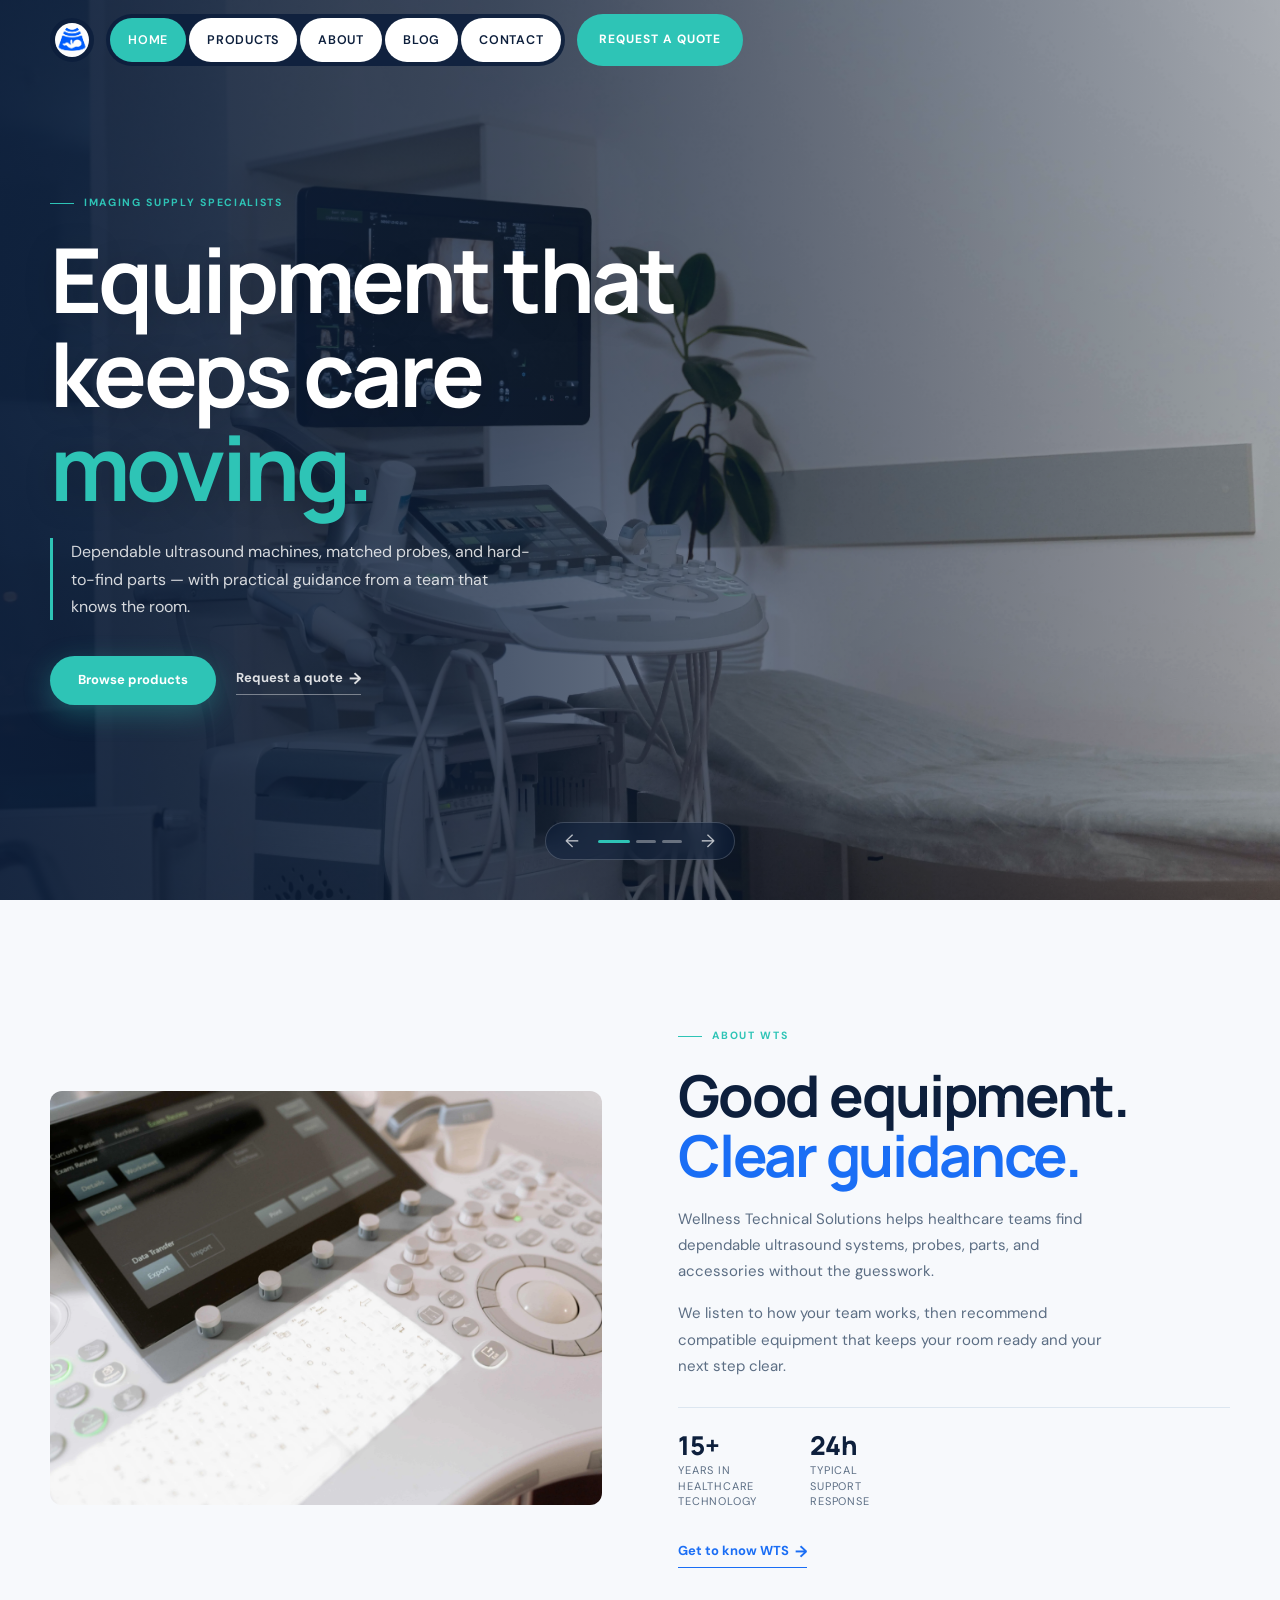
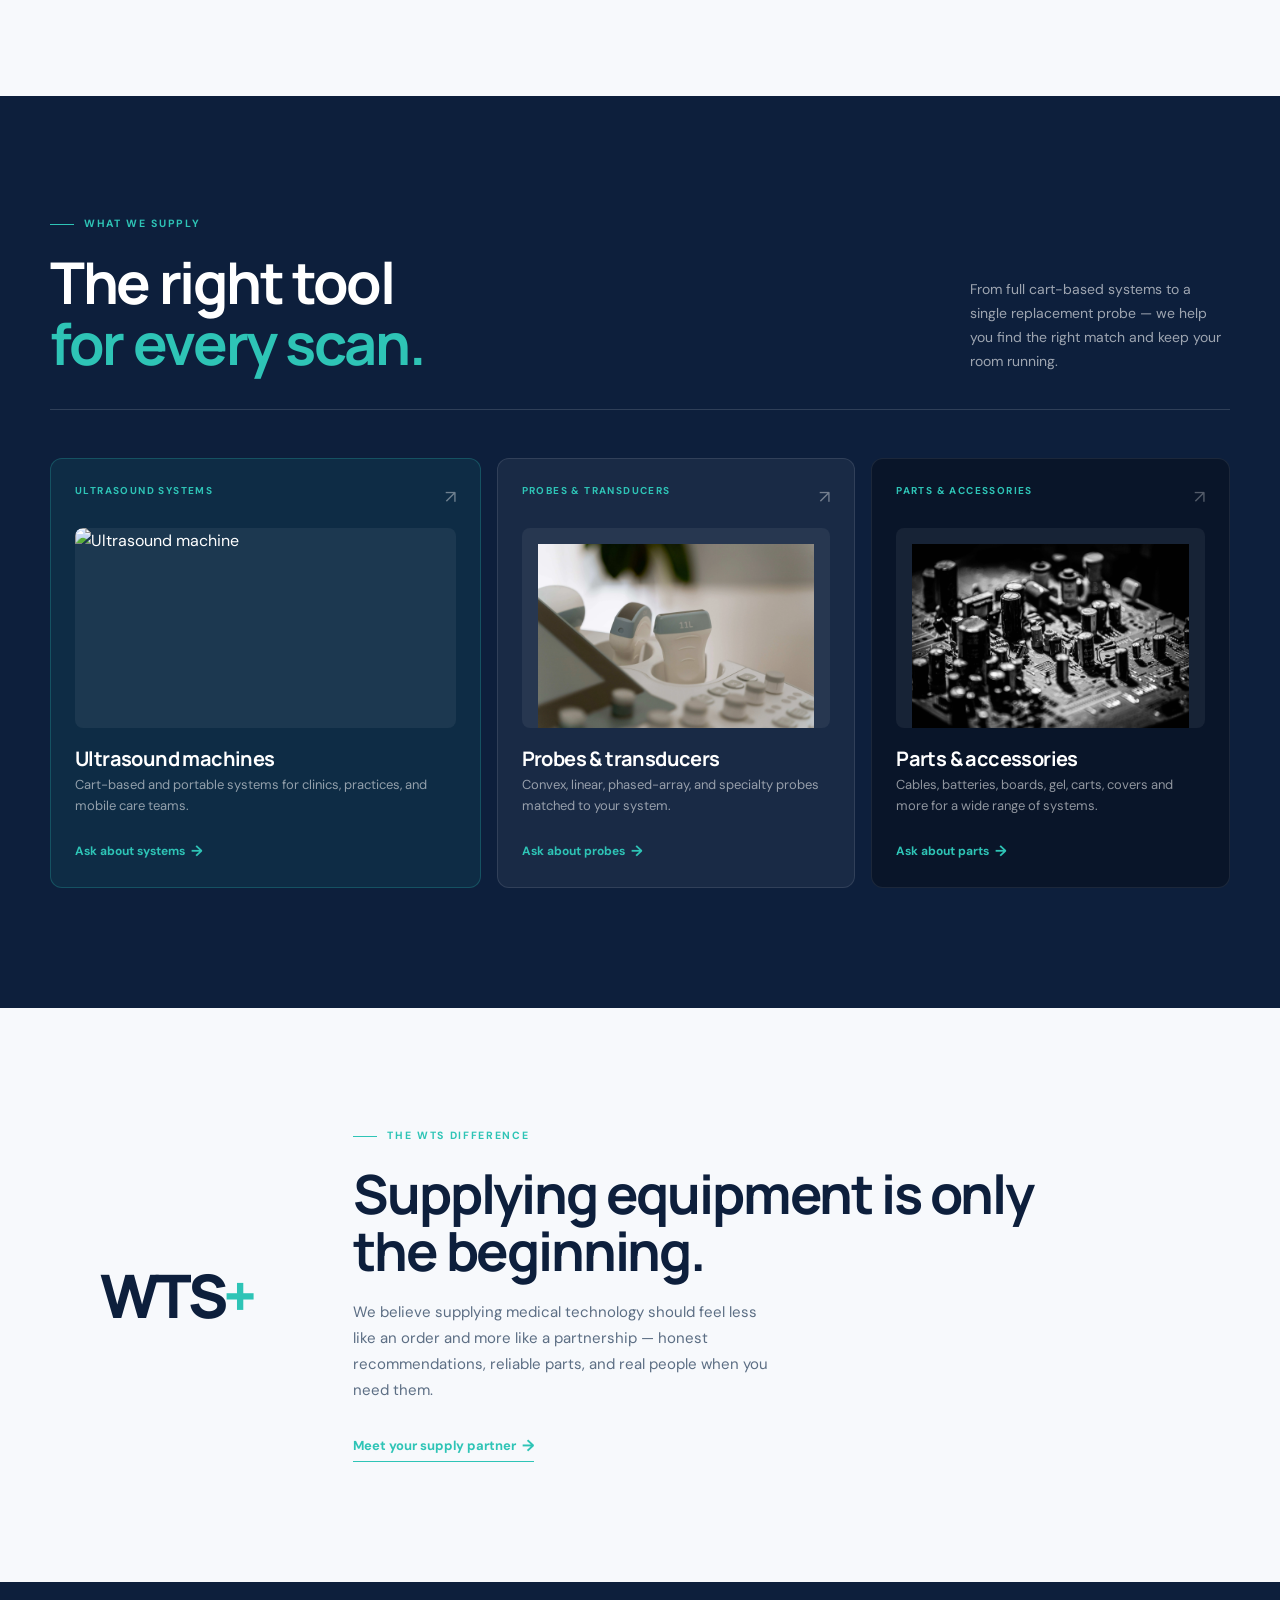
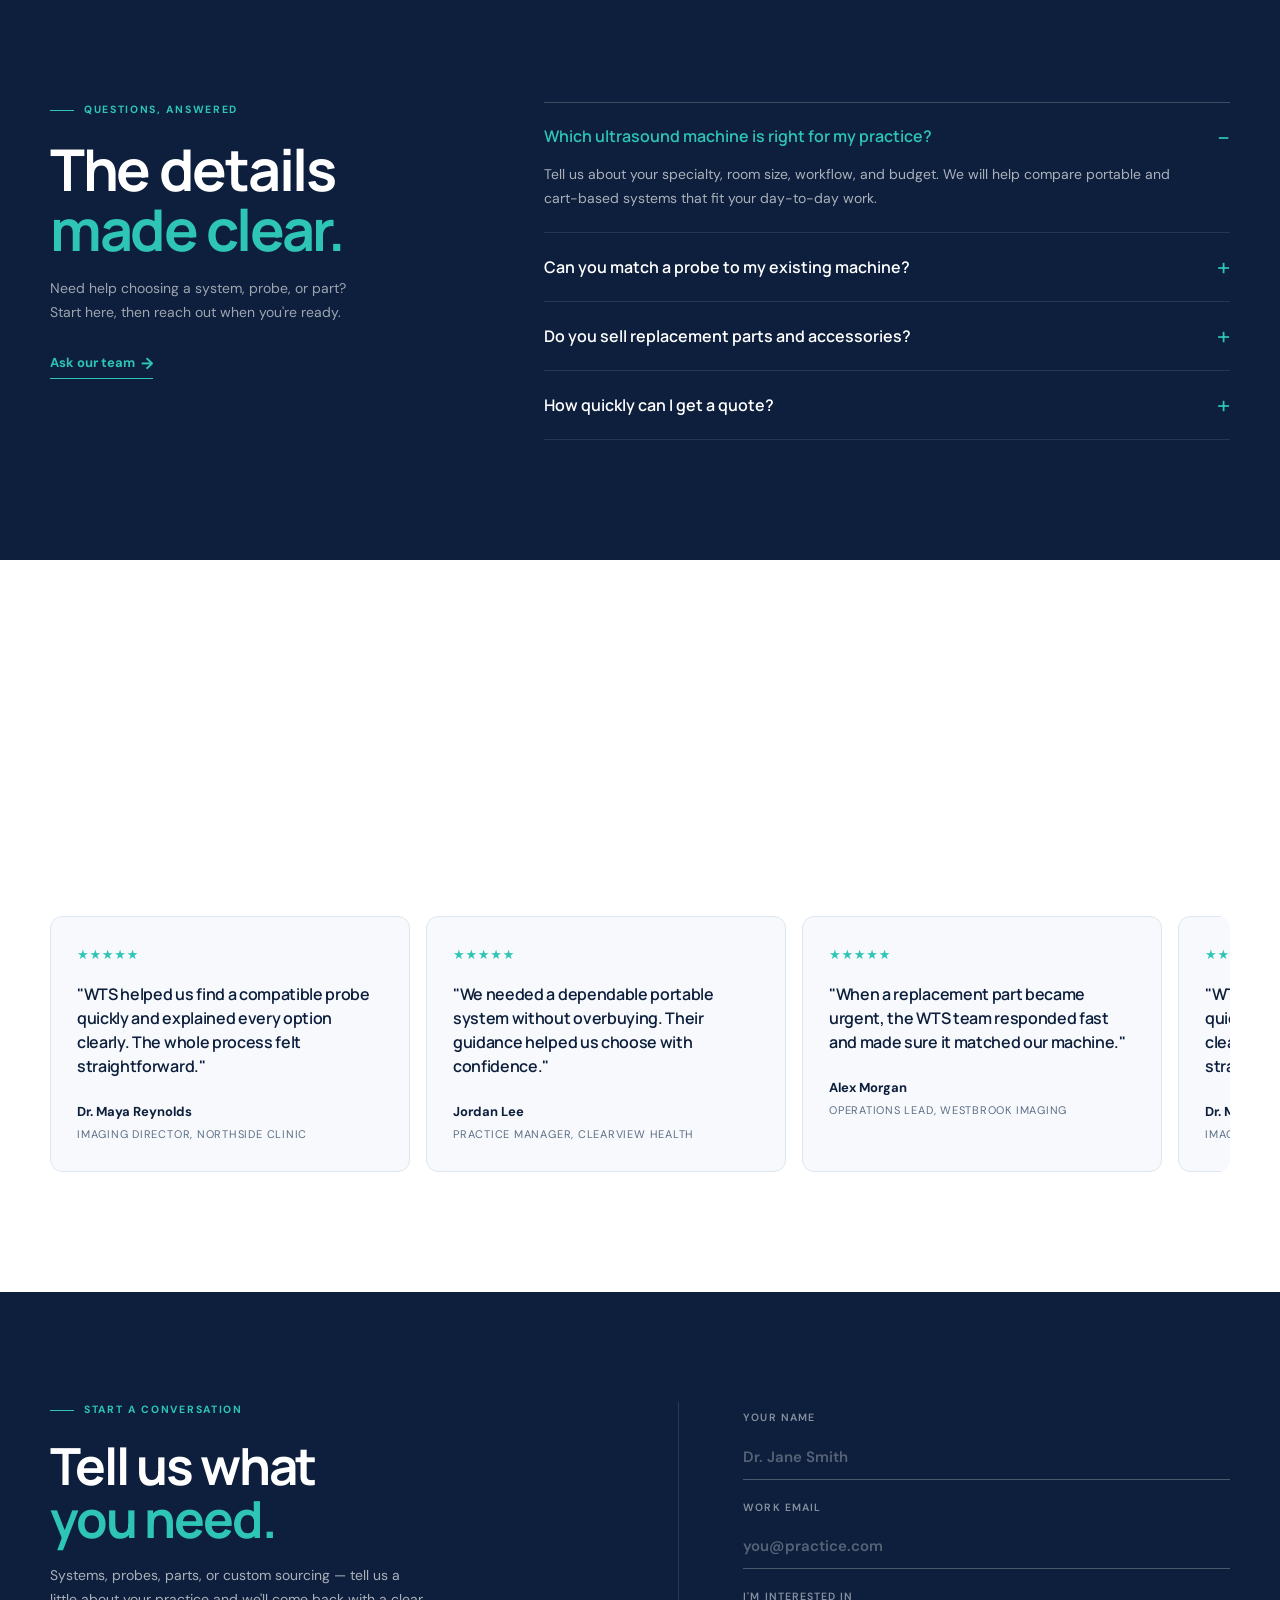
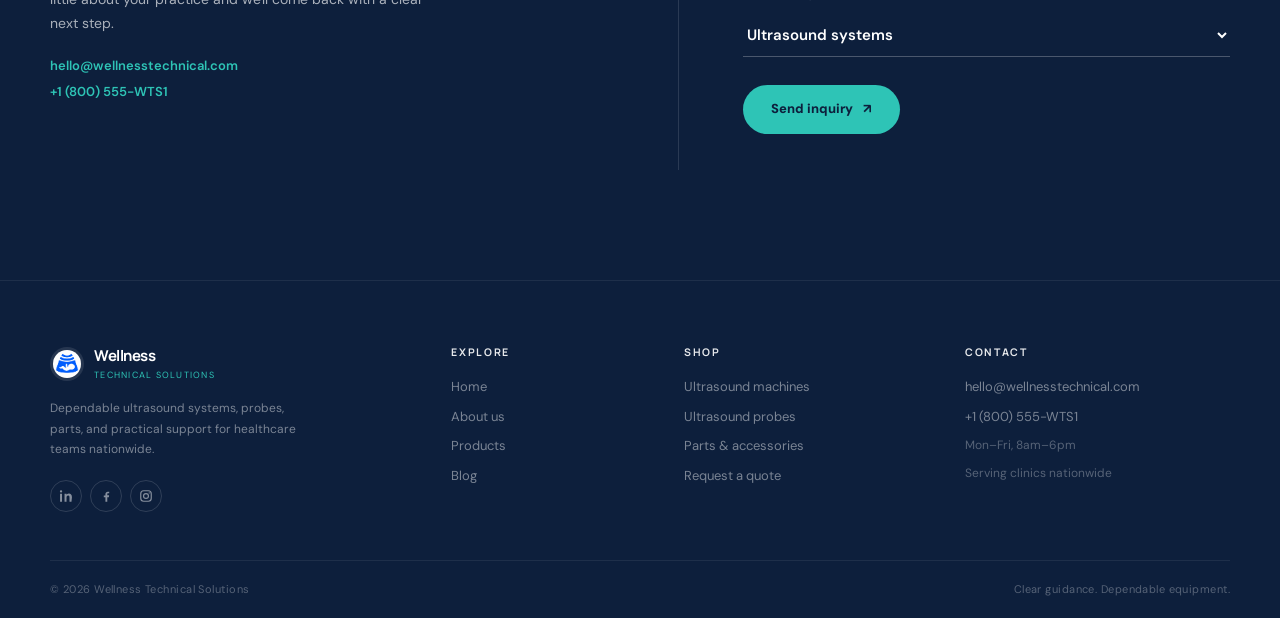
==== index.html @ 338102bc "Update WiseTech website styling and pages" ====
<!doctype html>
<html lang="en">
<head>
  <meta charset="UTF-8">
  <meta name="viewport" content="width=device-width, initial-scale=1.0">
  <meta name="description" content="Wellness Technical Solutions supplies dependable ultrasound systems, probes, parts and accessories for healthcare teams nationwide.">
  <title>Wellness Technical Solutions | Ultrasound, made clear</title>
  <link rel="preconnect" href="https://fonts.googleapis.com">
  <link rel="preconnect" href="https://fonts.gstatic.com" crossorigin>
  <link href="https://fonts.googleapis.com/css2?family=DM+Sans:ital,opsz,wght@0,9..40,400;0,9..40,500;0,9..40,600;0,9..40,700;1,9..40,400&family=Manrope:wght@700;800&display=swap" rel="stylesheet">
  <link rel="stylesheet" href="styles.css">
  <link rel="stylesheet" href="pillnav.css">
  <script src="https://cdnjs.cloudflare.com/ajax/libs/gsap/3.12.5/gsap.min.js" defer></script>
</head>
<body class="home-page">

  <!-- ── Top nav ── -->
  <div class="pill-nav-container">
    <nav class="pill-nav" style="--base: rgba(13,31,60,.9); --pill-bg: #fff; --hover-text: #0d1f3c; --pill-text: #0d1f3c;">
      <a class="pill-logo" href="index.html" aria-label="Home">
        <img src="assets/logo.png" alt="Wellness Technical Solutions logo">
      </a>
      <div class="pill-nav-items desktop-only">
        <ul class="pill-list" role="menubar">
          <li role="none">
            <a role="menuitem" href="index.html" class="pill is-active" aria-label="Home">
              <span class="hover-circle" aria-hidden="true"></span>
              <span class="label-stack">
                <span class="pill-label">Home</span>
                <span class="pill-label-hover" aria-hidden="true">Home</span>
              </span>
            </a>
          </li>
          <li role="none">
            <a role="menuitem" href="products.html" class="pill" aria-label="Products">
              <span class="hover-circle" aria-hidden="true"></span>
              <span class="label-stack">
                <span class="pill-label">Products</span>
                <span class="pill-label-hover" aria-hidden="true">Products</span>
              </span>
            </a>
          </li>
          <li role="none">
            <a role="menuitem" href="about.html" class="pill" aria-label="About">
              <span class="hover-circle" aria-hidden="true"></span>
              <span class="label-stack">
                <span class="pill-label">About</span>
                <span class="pill-label-hover" aria-hidden="true">About</span>
              </span>
            </a>
          </li>
          <li role="none">
            <a role="menuitem" href="blog.html" class="pill" aria-label="Blog">
              <span class="hover-circle" aria-hidden="true"></span>
              <span class="label-stack">
                <span class="pill-label">Blog</span>
                <span class="pill-label-hover" aria-hidden="true">Blog</span>
              </span>
            </a>
          </li>
          <li role="none">
            <a role="menuitem" href="contact.html" class="pill" aria-label="Contact">
              <span class="hover-circle" aria-hidden="true"></span>
              <span class="label-stack">
                <span class="pill-label">Contact</span>
                <span class="pill-label-hover" aria-hidden="true">Contact</span>
              </span>
            </a>
          </li>
        </ul>
      </div>
      <div class="pill-nav-right desktop-only">
        <a href="contact.html" class="pill-cta-button">Request a quote</a>
      </div>
      <button class="mobile-menu-button mobile-only" aria-label="Toggle menu">
        <span class="hamburger-line"></span>
        <span class="hamburger-line"></span>
      </button>
    </nav>
    <div class="mobile-menu-popover mobile-only">
      <ul class="mobile-menu-list">
        <li><a href="index.html" class="mobile-menu-link is-active">Home</a></li>
        <li><a href="products.html" class="mobile-menu-link">Products</a></li>
        <li><a href="about.html" class="mobile-menu-link">About</a></li>
        <li><a href="blog.html" class="mobile-menu-link">Blog</a></li>
        <li><a href="contact.html" class="mobile-menu-link">Contact</a></li>
      </ul>
    </div>
  </div>

  <main id="top">

    <!-- ── Hero ── -->
    <section class="home-hero" aria-label="Homepage hero">
      <div class="hero-slides" aria-live="polite">
        <article class="hero-slide is-active" style="--slide-image:url('assets/hero1%20(1).webp')"></article>
        <article class="hero-slide"           style="--slide-image:url('assets/hero1%20(2).webp')"></article>
        <article class="hero-slide"           style="--slide-image:url('assets/hero1%20(3).webp')"></article>
      </div>

      <div class="home-hero-copy reveal">
        <p class="eyebrow"><span class="eyebrow-line"></span> Imaging supply specialists</p>
        <h1>Equipment that<br>keeps care <em>moving.</em></h1>
        <p class="hero-text">Dependable ultrasound machines, matched probes, and hard-to-find parts — with practical guidance from a team that knows the room.</p>
        <div class="hero-actions">
          <a class="button button-primary" href="products.html">Browse products</a>
          <a class="text-link" href="#contact">Request a quote <span aria-hidden="true">→</span></a>
        </div>
      </div>

      <div class="hero-controls" aria-label="Slide navigation">
        <button class="hero-arrow hero-prev" aria-label="Previous slide">&#8592;</button>
        <div class="hero-dots" role="tablist">
          <button class="hero-dot is-active" role="tab" aria-label="Slide 1" aria-current="true"></button>
          <button class="hero-dot"           role="tab" aria-label="Slide 2"></button>
          <button class="hero-dot"           role="tab" aria-label="Slide 3"></button>
        </div>
        <button class="hero-arrow hero-next" aria-label="Next slide">&#8594;</button>
      </div>
    </section>

    <!-- ── About ── -->
    <section id="about" class="home-about section-wrap" aria-labelledby="about-title">
      <div class="home-about-image reveal">
        <img src="assets/home%20about.webp" alt="Clinician reviewing an ultrasound image with a patient" loading="lazy">
      </div>
      <div class="home-about-content reveal reveal-delay-1">
        <p class="eyebrow"><span class="eyebrow-line"></span> About WTS</p>
        <h2 id="about-title">Good equipment.<br><em>Clear guidance.</em></h2>
        <p>Wellness Technical Solutions helps healthcare teams find dependable ultrasound systems, probes, parts, and accessories without the guesswork.</p>
        <p>We listen to how your team works, then recommend compatible equipment that keeps your room ready and your next step clear.</p>
        <div class="home-about-details">
          <div>
            <strong>15+</strong>
            <span>Years in healthcare technology</span>
          </div>
          <div>
            <strong>24h</strong>
            <span>Typical support response</span>
          </div>
        </div>
        <a class="text-link" href="about.html">Get to know WTS <span>→</span></a>
      </div>
    </section>

    <!-- ── Products (dark) ── -->
    <section id="products" class="solutions-dark" aria-labelledby="products-title">
      <div class="section-heading">
        <div>
          <p class="eyebrow"><span class="eyebrow-line"></span> What we supply</p>
          <h2 id="products-title">The right tool<br><em>for every scan.</em></h2>
        </div>
        <p>From full cart-based systems to a single replacement probe — we help you find the right match and keep your room running.</p>
      </div>
      <div class="product-grid">
        <article class="product-card product-featured" data-category="systems">
          <div class="product-top">
            <span class="product-cat">Ultrasound systems</span>
            <span class="product-arrow">↗</span>
          </div>
          <div class="product-image">
            <img src="assets/machines%20(1).webp" alt="Ultrasound machine" loading="lazy">
          </div>
          <div class="product-info">
            <h3>Ultrasound machines</h3>
            <p>Cart-based and portable systems for clinics, practices, and mobile care teams.</p>
            <a class="product-cta" href="contact.html">Ask about systems <span>→</span></a>
          </div>
        </article>
        <article class="product-card" data-category="probes">
          <div class="product-top">
            <span class="product-cat">Probes &amp; transducers</span>
            <span class="product-arrow">↗</span>
          </div>
          <div class="product-image">
            <img src="assets/probr.webp" alt="Ultrasound probe" loading="lazy">
          </div>
          <div class="product-info">
            <h3>Probes &amp; transducers</h3>
            <p>Convex, linear, phased-array, and specialty probes matched to your system.</p>
            <a class="product-cta" href="contact.html">Ask about probes <span>→</span></a>
          </div>
        </article>
        <article class="product-card card-dark" data-category="parts">
          <div class="product-top">
            <span class="product-cat">Parts &amp; accessories</span>
            <span class="product-arrow">↗</span>
          </div>
          <div class="product-image">
            <img src="assets/accessories.webp" alt="Ultrasound accessories" loading="lazy">
          </div>
          <div class="product-info">
            <h3>Parts &amp; accessories</h3>
            <p>Cables, batteries, boards, gel, carts, covers and more for a wide range of systems.</p>
            <a class="product-cta" href="contact.html">Ask about parts <span>→</span></a>
          </div>
        </article>
      </div>
    </section>

    <!-- ── Manifesto ── -->
    <section id="why-us" class="manifesto section-wrap" aria-labelledby="manifesto-title">
      <div class="manifesto-mark reveal">WTS<span>+</span></div>
      <div class="reveal reveal-delay-1">
        <p class="eyebrow"><span class="eyebrow-line"></span> The WTS difference</p>
        <h2 id="manifesto-title">Supplying equipment is only<br>the beginning.</h2>
        <p class="manifesto-copy">We believe supplying medical technology should feel less like an order and more like a partnership — honest recommendations, reliable parts, and real people when you need them.</p>
        <a class="text-link light-link" href="#contact">Meet your supply partner <span>→</span></a>
      </div>
    </section>

    <!-- ── FAQs ── -->
    <section id="faqs" class="faqs" aria-labelledby="faq-title">
      <div class="faq-intro reveal">
        <p class="eyebrow"><span class="eyebrow-line"></span> Questions, answered</p>
        <h2 id="faq-title">The details<br><em>made clear.</em></h2>
        <p>Need help choosing a system, probe, or part? Start here, then reach out when you're ready.</p>
        <a class="text-link" href="#contact">Ask our team <span>→</span></a>
      </div>
      <div class="faq-list reveal reveal-delay-1">
        <details open>
          <summary>Which ultrasound machine is right for my practice?</summary>
          <p>Tell us about your specialty, room size, workflow, and budget. We will help compare portable and cart-based systems that fit your day-to-day work.</p>
        </details>
        <details>
          <summary>Can you match a probe to my existing machine?</summary>
          <p>Yes. Share the make and model of your system, or send us the part number, and we will confirm compatibility before you order.</p>
        </details>
        <details>
          <summary>Do you sell replacement parts and accessories?</summary>
          <p>Yes. We source batteries, cables, boards, gel, and other ultrasound accessories for a range of systems.</p>
        </details>
        <details>
          <summary>How quickly can I get a quote?</summary>
          <p>Most requests receive a clear response within 24 hours. Include the equipment or part details you have so we can move quickly.</p>
        </details>
      </div>
    </section>

    <!-- ── Reviews ── -->
    <section id="reviews" class="reviews" aria-labelledby="reviews-title">
      <div class="reviews-heading reveal">
        <div>
          <p class="eyebrow"><span class="eyebrow-line"></span> What partners say</p>
          <h2 id="reviews-title">Trusted by teams<br><em>who keep moving.</em></h2>
        </div>
        <div class="reviews-rating">
          <strong>4.9</strong>
          <span>&#9733;&#9733;&#9733;&#9733;&#9733;</span>
          <small>Average partner rating</small>
        </div>
      </div>
      <div class="review-grid">
        <article class="review-card">
          <div class="review-stars" aria-label="5 out of 5 stars">&#9733;&#9733;&#9733;&#9733;&#9733;</div>
          <blockquote>"WTS helped us find a compatible probe quickly and explained every option clearly. The whole process felt straightforward."</blockquote>
          <div class="review-author">
            <strong>Dr. Maya Reynolds</strong>
            <span>Imaging Director, Northside Clinic</span>
          </div>
        </article>
        <article class="review-card">
          <div class="review-stars" aria-label="5 out of 5 stars">&#9733;&#9733;&#9733;&#9733;&#9733;</div>
          <blockquote>"We needed a dependable portable system without overbuying. Their guidance helped us choose with confidence."</blockquote>
          <div class="review-author">
            <strong>Jordan Lee</strong>
            <span>Practice Manager, Clearview Health</span>
          </div>
        </article>
        <article class="review-card">
          <div class="review-stars" aria-label="5 out of 5 stars">&#9733;&#9733;&#9733;&#9733;&#9733;</div>
          <blockquote>"When a replacement part became urgent, the WTS team responded fast and made sure it matched our machine."</blockquote>
          <div class="review-author">
            <strong>Alex Morgan</strong>
            <span>Operations Lead, Westbrook Imaging</span>
          </div>
        </article>
      </div>
    </section>

    <!-- ── Contact ── -->
    <section id="contact" class="contact" aria-labelledby="contact-title">
      <div class="contact-copy reveal">
        <p class="eyebrow"><span class="eyebrow-line"></span> Start a conversation</p>
        <h2 id="contact-title">Tell us what<br><em>you need.</em></h2>
        <p>Systems, probes, parts, or custom sourcing — tell us a little about your practice and we'll come back with a clear next step.</p>
        <div class="contact-details">
          <a href="mailto:hello@wellnesstechnical.com">hello@wellnesstechnical.com</a>
          <span>+1 (800) 555-WTS1</span>
        </div>
      </div>
      <form class="contact-form reveal reveal-delay-1" id="contact-form" novalidate>
        <label for="name">Your name
          <input id="name" name="name" type="text" placeholder="Dr. Jane Smith" required>
        </label>
        <label for="email">Work email
          <input id="email" name="email" type="email" placeholder="you@practice.com" required>
        </label>
        <label for="interest">I'm interested in
          <select id="interest" name="interest">
            <option>Ultrasound systems</option>
            <option>Probes &amp; transducers</option>
            <option>Parts &amp; accessories</option>
            <option>Custom sourcing / something else</option>
          </select>
        </label>
        <button class="button" type="submit">Send inquiry <span aria-hidden="true">↗</span></button>
        <p class="form-message" aria-live="polite"></p>
      </form>
    </section>

  </main>

  <footer class="site-footer">
    <div class="footer-main">
      <div class="footer-brand-block">
        <a class="footer-brand" href="index.html">
          <img src="assets/logo.png" alt="">
          <span><strong>Wellness</strong><small>Technical Solutions</small></span>
        </a>
        <p>Dependable ultrasound systems, probes, parts, and practical support for healthcare teams nationwide.</p>
        <div class="footer-socials">
          <a href="https://www.linkedin.com/company/wellness-technical-solutions" aria-label="LinkedIn" target="_blank" rel="noopener noreferrer">
            <svg viewBox="0 0 24 24" aria-hidden="true"><path d="M5.2 8.2H1.8V22h3.4V8.2ZM3.5 2A2 2 0 1 0 3.5 6a2 2 0 0 0 0-4ZM22.2 14.1c0-4.2-2.2-6.2-5.2-6.2-2.4 0-3.5 1.3-4.1 2.2V8.2H9.5V22h3.4v-7.1c0-1.9.4-3.8 2.8-3.8 2.3 0 2.3 2.1 2.3 3.9V22h3.4l.8-7.9Z"/></svg>
          </a>
          <a href="https://www.facebook.com/profile.php?id=61593964842309" aria-label="Facebook" target="_blank" rel="noopener noreferrer">
            <svg viewBox="0 0 24 24" aria-hidden="true"><path d="M14.2 22v-8h2.7l.4-3.1h-3.1v-2c0-.9.3-1.5 1.6-1.5h1.7V4.6c-.3 0-1.3-.1-2.4-.1-2.4 0-4.1 1.5-4.1 4.2v2.3H8.2V14H11v8h3.2Z"/></svg>
          </a>
          <a href="https://www.instagram.com/wellnesstechnicalsolutions" aria-label="Instagram" target="_blank" rel="noopener noreferrer">
            <svg viewBox="0 0 24 24" aria-hidden="true"><rect x="3" y="3" width="18" height="18" rx="5"/><circle cx="12" cy="12" r="4.2"/><circle cx="17.5" cy="6.7" r="1" class="social-dot"/></svg>
          </a>
        </div>
      </div>
      <div class="footer-column">
        <h3>Explore</h3>
        <a href="index.html">Home</a>
        <a href="about.html">About us</a>
        <a href="products.html">Products</a>
        <a href="blog.html">Blog</a>
      </div>
      <div class="footer-column">
        <h3>Shop</h3>
        <a href="products.html">Ultrasound machines</a>
        <a href="products.html">Ultrasound probes</a>
        <a href="products.html">Parts &amp; accessories</a>
        <a href="contact.html">Request a quote</a>
      </div>
      <div class="footer-column footer-contact">
        <h3>Contact</h3>
        <a href="mailto:hello@wellnesstechnical.com">hello@wellnesstechnical.com</a>
        <a href="tel:+18005559871">+1 (800) 555-WTS1</a>
        <span>Mon&ndash;Fri, 8am&ndash;6pm</span>
        <span>Serving clinics nationwide</span>
      </div>
    </div>
    <div class="footer-bottom">
      <span>&copy; 2026 Wellness Technical Solutions</span>
      <span>Clear guidance. Dependable equipment.</span>
    </div>
  </footer>

  <script src="script.js"></script>
  <script src="pillnav.js"></script>
</body>
</html>
---- styles.css ----
/* ============================================================
   Wellness Technical Solutions — Design System
   Clean, editorial, clinical. One source of truth.
   ============================================================ */

/* ── Tokens ─────────────────────────────────────────────── */
:root {
  --navy: #0d1f3c;
  --navy-2: #162848;
  --navy-soft: #1e3a5f;
  --teal: #2ec4b6;
  --teal-dim: #22a99d;
  --blue: #1a6ef5;
  --blue-dim: #1259d4;
  --paper: #f7f9fc;
  --white: #ffffff;
  --ink: #0d1f3c;
  --muted: #5c6e84;
  --line: #dce6f0;
  --line-dark: #c6d4e4;
  --radius: 12px;
  --radius-sm: 8px;
  --nav-h: 52px;
  --max-w: 1180px;
  --gap: clamp(32px, 6vw, 80px);
}

/* ── Reset ───────────────────────────────────────────────── */
*,
*::before,
*::after {
  box-sizing: border-box;
}

html {
  scroll-behavior: smooth;
  -webkit-text-size-adjust: 100%;
}

body {
  margin: 0;
  background: var(--paper);
  color: var(--ink);
  font-family: 'DM Sans', system-ui, sans-serif;
  font-size: 16px;
  line-height: 1.6;
  -webkit-font-smoothing: antialiased;
}

img,
svg,
video {
  max-width: 100%;
  display: block;
}

a {
  color: inherit;
  text-decoration: none;
}

button,
input,
select,
textarea {
  font: inherit;
}

h1,
h2,
h3,
h4 {
  font-family: Manrope, sans-serif;
  letter-spacing: -0.04em;
  line-height: 1.05;
  margin: 0;
}

p {
  margin: 0;
}

/* ── Layout helpers ──────────────────────────────────────── */
.section-wrap {
  width: min(var(--max-w), calc(100% - 48px));
  margin-inline: auto;
}

.wrap-full {
  width: 100%;
  padding-inline: max(24px, calc((100% - var(--max-w)) / 2));
}

/* ── Announcement bar ────────────────────────────────────── */
.announcement {
  height: 36px;
  background: var(--navy);
  color: rgba(255, 255, 255, .75);
  display: flex;
  align-items: center;
  justify-content: space-between;
  padding-inline: max(24px, calc((100% - var(--max-w)) / 2));
  font-size: 11px;
  letter-spacing: .04em;
  gap: 16px;
}

.announcement-contact {
  display: flex;
  align-items: center;
  gap: 20px;
}

.announcement-contact a {
  color: rgba(255, 255, 255, .75);
  transition: color .2s;
}

.announcement-contact a:hover {
  color: var(--teal);
}

.status-dot {
  width: 6px;
  height: 6px;
  border-radius: 50%;
  background: var(--teal);
  animation: pulse-dot 2.5s ease infinite;
  flex-shrink: 0;
}

@keyframes pulse-dot {

  0%,
  100% {
    box-shadow: 0 0 0 0 rgba(46, 196, 182, .5);
  }

  50% {
    box-shadow: 0 0 0 5px rgba(46, 196, 182, 0);
  }
}

.announcement-socials {
  display: flex;
  align-items: center;
  gap: 10px;
}

.announcement-socials a {
  display: grid;
  place-items: center;
  width: 22px;
  height: 22px;
  color: rgba(255, 255, 255, .6);
  transition: color .2s;
}

.announcement-socials a:hover {
  color: var(--teal);
}

.announcement-socials svg,
.footer-socials svg {
  display: block;
  width: 14px;
  height: 14px;
  fill: currentColor;
  stroke: currentColor;
  stroke-width: 0;
}

.announcement-socials a:nth-child(3) svg,
.footer-socials a:nth-child(3) svg {
  fill: none;
  stroke: currentColor;
  stroke-width: 2;
}

.announcement-socials .social-dot,
.footer-socials .social-dot {
  fill: currentColor;
  stroke: none;
}

@media (max-width: 600px) {
  .announcement {
    height: auto;
    min-height: 36px;
    padding: 6px 16px;
  }

  .announcement-contact {
    gap: 12px;
  }

  .announcement-contact a {
    font-size: 9px;
  }

  .announcement-socials {
    gap: 8px;
  }
}

/* ── Pill Nav ────────────────────────────────────────────── */
.pill-nav-container {
  position: absolute;
  top: 48px;
  left: 50%;
  transform: translateX(-50%);
  z-index: 100;
}

@media (max-width: 768px) {
  .pill-nav-container {
    width: calc(100% - 24px);
    left: 12px;
    transform: none;
    top: 44px;
  }
}

.pill-nav {
  --nav-h: 52px;
  --logo: 44px;
  width: max-content;
  display: flex;
  align-items: center;
  gap: 12px;
}

@media (max-width: 768px) {
  .pill-nav {
    width: 100%;
    justify-content: space-between;
  }
}

.pill-logo {
  width: var(--logo);
  height: var(--logo);
  border-radius: 50%;
  background: var(--base, #0d1f3c);
  padding: 5px;
  display: inline-flex;
  align-items: center;
  justify-content: center;
  overflow: hidden;
  flex-shrink: 0;
  transition: opacity .2s;
}

.pill-logo:hover {
  opacity: .85;
}

.pill-logo img {
  width: 100%;
  height: 100%;
  object-fit: contain;
  border-radius: 50%;
}

.pill-nav-items {
  position: relative;
  display: flex;
  align-items: center;
  height: var(--nav-h);
  background: var(--base, #0d1f3c);
  border-radius: 9999px;
}

.pill-list {
  list-style: none;
  display: flex;
  align-items: stretch;
  gap: 3px;
  margin: 0;
  padding: 4px;
  height: 100%;
}

.pill-list>li {
  display: flex;
  height: 100%;
}

.pill {
  display: inline-flex;
  align-items: center;
  justify-content: center;
  height: 100%;
  padding: 0 18px;
  background: var(--pill-bg, #fff);
  color: var(--pill-text, #0d1f3c);
  border-radius: 9999px;
  font-weight: 600;
  font-size: 12.5px;
  text-transform: uppercase;
  letter-spacing: .06em;
  white-space: nowrap;
  position: relative;
  overflow: hidden;
  transition: background .2s, color .2s;
}

.pill:hover {
  background: rgba(255, 255, 255, .85);
}

.pill.is-active {
  background: var(--teal);
  color: #fff;
}

.pill-cta-button {
  display: inline-flex;
  align-items: center;
  justify-content: center;
  height: var(--nav-h);
  padding: 0 22px;
  background: var(--teal);
  color: #fff;
  border-radius: 9999px;
  font-weight: 700;
  font-size: 12px;
  text-transform: uppercase;
  letter-spacing: .08em;
  white-space: nowrap;
  border: none;
  transition: background .2s, transform .2s;
  flex-shrink: 0;
}

.pill-cta-button:hover {
  background: var(--teal-dim);
  transform: translateY(-1px);
}

@media (max-width: 768px) {
  .pill-cta-button {
    display: none;
  }
}

@media (max-width: 768px) {
  .desktop-only {
    display: none !important;
  }
}

@media (min-width: 769px) {
  .mobile-only {
    display: none !important;
  }
}

.mobile-menu-button {
  width: var(--nav-h);
  height: var(--nav-h);
  border-radius: 50%;
  background: var(--base, #0d1f3c);
  border: none;
  display: none;
  flex-direction: column;
  align-items: center;
  justify-content: center;
  gap: 5px;
  cursor: pointer;
  padding: 0;
  flex-shrink: 0;
}

@media (max-width: 768px) {
  .mobile-menu-button {
    display: flex;
  }
}

.hamburger-line {
  width: 18px;
  height: 2px;
  background: var(--pill-bg, #fff);
  border-radius: 1px;
  transition: transform .25s ease, opacity .2s;
  transform-origin: center;
}

.mobile-menu-popover {
  position: absolute;
  top: 3.5em;
  left: 0;
  right: 0;
  background: var(--base, #0d1f3c);
  border-radius: 20px;
  box-shadow: 0 12px 40px rgba(13, 31, 60, .28);
  z-index: 99;
  opacity: 0;
  transform-origin: top center;
  visibility: hidden;
  overflow: hidden;
  transition: opacity .22s ease, transform .22s ease, visibility .22s;
}

.mobile-menu-popover.open {
  opacity: 1;
  visibility: visible;
}

.mobile-menu-list {
  list-style: none;
  margin: 0;
  padding: 8px;
  display: flex;
  flex-direction: column;
  gap: 4px;
}

.mobile-menu-popover .mobile-menu-link {
  display: block;
  padding: 14px 20px;
  color: var(--pill-text, #fff);
  font-size: 14px;
  font-weight: 600;
  border-radius: 14px;
  transition: background .15s;
  text-align: center;
}

.mobile-menu-popover .mobile-menu-link:hover,
.mobile-menu-popover .mobile-menu-link.is-active {
  background: rgba(255, 255, 255, .12);
  color: var(--teal, #2ec4b6);
}

/* ── Shared eyebrow / text-link ──────────────────────────── */
.eyebrow {
  display: flex;
  align-items: center;
  gap: 10px;
  text-transform: uppercase;
  color: var(--teal);
  font-size: 10.5px;
  font-weight: 700;
  letter-spacing: .16em;
  margin: 0 0 20px;
}

.eyebrow-line {
  height: 1px;
  width: 24px;
  background: currentColor;
  flex-shrink: 0;
}

.text-link {
  display: inline-flex;
  align-items: center;
  gap: 6px;
  font-size: 13px;
  font-weight: 700;
  color: var(--blue);
  border-bottom: 1px solid currentColor;
  padding-bottom: 2px;
  transition: color .2s, gap .2s;
}

.text-link:hover {
  color: var(--blue-dim);
  gap: 10px;
}

.text-link span {
  font-size: 16px;
}

.light-link {
  color: var(--teal);
  border-color: var(--teal);
}

.light-link:hover {
  color: #fff;
  border-color: #fff;
}

/* ── Buttons ─────────────────────────────────────────────── */
.button {
  display: inline-flex;
  align-items: center;
  justify-content: center;
  gap: 10px;
  border: none;
  border-radius: 9999px;
  padding: 14px 28px;
  font-size: 13px;
  font-weight: 700;
  cursor: pointer;
  transition: transform .22s, box-shadow .22s, background .22s;
  white-space: nowrap;
}

.button:hover {
  transform: translateY(-2px);
}

.button-primary {
  background: var(--navy);
  color: #fff;
  box-shadow: 0 8px 24px rgba(13, 31, 60, .18);
}

.button-primary:hover {
  background: var(--navy-soft);
  box-shadow: 0 12px 32px rgba(13, 31, 60, .26);
}

.button-teal {
  background: var(--teal);
  color: #fff;
  box-shadow: 0 8px 24px rgba(46, 196, 182, .22);
}

.button-teal:hover {
  background: var(--teal-dim);
}

.button-outline {
  background: transparent;
  color: var(--navy);
  border: 1.5px solid var(--line-dark);
}

.button-outline:hover {
  border-color: var(--teal);
  color: var(--teal);
}

/* ── Scroll reveal ───────────────────────────────────────── */
.reveal {
  opacity: 0;
  transform: translateY(22px);
  transition: opacity .65s ease, transform .65s ease;
}

.reveal.in-view {
  opacity: 1;
  transform: translateY(0);
}

.reveal-delay-1 {
  transition-delay: .1s;
}

.reveal-delay-2 {
  transition-delay: .2s;
}

.reveal-delay-3 {
  transition-delay: .32s;
}

/* ── HOME HERO ───────────────────────────────────────────── */
.home-page {
  background: var(--paper);
}

.home-hero {
  position: relative;
  width: 100%;
  height: 100svh;
  min-height: 600px;
  max-height: 900px;
  display: flex;
  align-items: center;
  overflow: hidden;
  background: var(--navy);
}

.hero-slides,
.hero-slide {
  position: absolute;
  inset: 0;
}

.hero-slide {
  background-image: linear-gradient(to right,
      rgba(13, 31, 60, .92) 0%,
      rgba(13, 31, 60, .72) 40%,
      rgba(13, 31, 60, .22) 100%), var(--slide-image);
  background-size: cover;
  background-position: center;
  opacity: 0;
  transform: scale(1.05);
  transition: opacity 1.1s ease, transform 7.5s ease;
}

.hero-slide.is-active {
  opacity: 1;
  transform: scale(1);
}

.home-hero-copy {
  position: relative;
  z-index: 3;
  width: min(var(--max-w), calc(100% - 48px));
  margin-inline: auto;
  padding-block: 40px;
}

.home-hero .eyebrow {
  color: var(--teal);
}

.home-hero h1 {
  color: #fff;
  font-size: clamp(48px, 7vw, 96px);
  margin-bottom: 24px;
  max-width: 700px;
  text-shadow: 0 4px 32px rgba(0, 0, 0, .18);
}

.home-hero h1 em {
  color: var(--teal);
  font-style: normal;
}

.hero-text {
  color: rgba(255, 255, 255, .82);
  font-size: 16px;
  max-width: 480px;
  margin-bottom: 36px;
  line-height: 1.7;
  border-left: 3px solid var(--teal);
  padding-left: 18px;
}

.hero-actions {
  display: flex;
  align-items: center;
  gap: 20px;
  flex-wrap: wrap;
}

.home-hero .button-primary {
  background: var(--teal);
  color: #fff;
  box-shadow: 0 8px 28px rgba(46, 196, 182, .32);
}

.home-hero .button-primary:hover {
  background: var(--teal-dim);
}

.home-hero .text-link {
  color: rgba(255, 255, 255, .85);
  border-color: rgba(255, 255, 255, .4);
}

.home-hero .text-link:hover {
  color: #fff;
  border-color: #fff;
}

/* Slide controls */
.hero-controls {
  position: absolute;
  z-index: 4;
  bottom: 40px;
  left: 50%;
  transform: translateX(-50%);
  display: flex;
  align-items: center;
  gap: 14px;
  background: rgba(13, 31, 60, .55);
  border: 1px solid rgba(255, 255, 255, .18);
  backdrop-filter: blur(10px);
  border-radius: 9999px;
  padding: 7px 14px;
}

.hero-arrow,
.hero-dot {
  border: none;
  background: transparent;
  color: rgba(255, 255, 255, .7);
  cursor: pointer;
  padding: 2px 5px;
  font-size: 18px;
  line-height: 1;
  transition: color .2s;
}

.hero-arrow:hover {
  color: #fff;
}

.hero-dots {
  display: flex;
  gap: 6px;
}

.hero-dot {
  width: 20px;
  height: 3px;
  padding: 0;
  background: rgba(255, 255, 255, .35);
  border-radius: 9999px;
  transition: background .2s, width .2s;
}

.hero-dot.is-active {
  width: 32px;
  background: var(--teal);
}

@media (max-width: 768px) {
  .home-hero {
    max-height: none;
  }

  .home-hero h1 {
    font-size: clamp(40px, 12vw, 58px);
  }

  .hero-text {
    font-size: 14px;
  }

  .hero-controls {
    bottom: 28px;
  }
}

@media (max-width: 480px) {
  .home-hero {
    min-height: 640px;
    padding-inline: 20px;
  }

  .home-hero-copy {
    width: 100%;
  }

  .hero-actions {
    flex-direction: column;
    align-items: flex-start;
  }

  .hero-actions>* {
    width: 100%;
    text-align: center;
    justify-content: center;
  }
}

/* ── HOME ABOUT ──────────────────────────────────────────── */
.home-about {
  display: grid;
  grid-template-columns: 1fr 1fr;
  gap: var(--gap);
  align-items: center;
  padding-block: clamp(72px, 10vw, 130px);
}

.home-about-image {
  aspect-ratio: 4/3;
  overflow: hidden;
  border-radius: var(--radius);
  background: var(--line);
}

.home-about-image img {
  width: 100%;
  height: 100%;
  object-fit: cover;
  transition: transform .6s ease;
}

.home-about-image:hover img {
  transform: scale(1.04);
}

.home-about-content h2 {
  font-size: clamp(38px, 4.5vw, 60px);
  margin-bottom: 20px;
  color: var(--navy);
}

.home-about-content h2 em {
  color: var(--blue);
  font-style: normal;
}

.home-about-content>p:not(.eyebrow) {
  color: var(--muted);
  font-size: 15px;
  line-height: 1.75;
  margin-bottom: 16px;
  max-width: 440px;
}

.home-about-details {
  display: flex;
  gap: 32px;
  border-top: 1px solid var(--line);
  padding-top: 24px;
  margin: 28px 0 28px;
}

.home-about-details div {
  display: flex;
  flex-direction: column;
}

.home-about-details strong {
  font: 800 26px/1 Manrope, sans-serif;
  color: var(--navy);
  display: block;
}

.home-about-details span {
  font-size: 11px;
  color: var(--muted);
  text-transform: uppercase;
  letter-spacing: .07em;
  margin-top: 5px;
  line-height: 1.4;
  max-width: 100px;
}

@media (max-width: 768px) {
  .home-about {
    grid-template-columns: 1fr;
    gap: 40px;
    padding-block: 72px;
  }
}

/* ── SOLUTIONS (dark) ────────────────────────────────────── */
.solutions-dark {
  background: var(--navy);
  color: #fff;
  padding-block: clamp(72px, 10vw, 120px);
  padding-inline: max(24px, calc((100% - var(--max-w)) / 2));
}

.solutions-dark .section-heading {
  display: flex;
  justify-content: space-between;
  align-items: flex-end;
  gap: 48px;
  padding-bottom: 36px;
  border-bottom: 1px solid rgba(255, 255, 255, .14);
  margin-bottom: 48px;
}

.solutions-dark .section-heading h2 {
  font-size: clamp(36px, 4.5vw, 58px);
  color: #fff;
  max-width: 540px;
}

.solutions-dark .section-heading h2 em {
  color: var(--teal);
  font-style: normal;
}

.solutions-dark .section-heading>p {
  font-size: 14px;
  color: rgba(255, 255, 255, .6);
  max-width: 260px;
  line-height: 1.7;
  margin-bottom: 0;
}

.solutions-dark .eyebrow {
  color: var(--teal);
}

.product-grid {
  display: grid;
  grid-template-columns: 1.2fr 1fr 1fr;
  gap: 16px;
}

.product-card {
  background: rgba(255, 255, 255, .05);
  border: 1px solid rgba(255, 255, 255, .1);
  border-radius: var(--radius);
  padding: 24px;
  display: flex;
  flex-direction: column;
  position: relative;
  overflow: hidden;
  transition: background .3s, border-color .3s, transform .3s;
}

.product-card:hover {
  background: rgba(255, 255, 255, .09);
  border-color: rgba(255, 255, 255, .2);
  transform: translateY(-4px);
}

.product-card.card-dark {
  background: rgba(0, 0, 0, .3);
  border-color: rgba(255, 255, 255, .08);
}

.product-card.card-dark:hover {
  background: rgba(0, 0, 0, .4);
}

.product-card.product-featured {
  background: rgba(46, 196, 182, .08);
  border-color: rgba(46, 196, 182, .25);
}

.product-card.product-featured:hover {
  border-color: rgba(46, 196, 182, .45);
}

.product-top {
  display: flex;
  justify-content: space-between;
  align-items: flex-start;
  margin-bottom: 16px;
}

.product-cat {
  font-size: 10px;
  text-transform: uppercase;
  letter-spacing: .14em;
  color: var(--teal);
  font-weight: 700;
}

.product-arrow {
  font-size: 18px;
  color: rgba(255, 255, 255, .4);
}

.card-dark .product-arrow {
  color: rgba(255, 255, 255, .3);
}

.product-image {
  height: 200px;
  display: grid;
  place-items: center;
  padding: 16px;
  background: rgba(255, 255, 255, .06);
  border-radius: var(--radius-sm);
  margin-bottom: 20px;
  overflow: hidden;
}

.product-image img {
  width: 100%;
  height: 100%;
  object-fit: contain;
  object-position: center;
  filter: none;
  transition: transform .5s ease;
}

.product-card:hover .product-image img {
  transform: scale(1.05);
}

.product-featured .product-image {
  padding: 0;
}

.product-featured .product-image img {
  object-fit: cover;
  border-radius: var(--radius-sm);
}

/* Products page image fallbacks */
.thumb-box,
.thumb-probe,
.thumb-part {
  width: 100%;
  height: 100%;
  border-radius: var(--radius-sm);
  background: rgba(255, 255, 255, .1);
  display: grid;
  place-items: center;
  color: rgba(255, 255, 255, .5);
  font: 800 11px Manrope;
  text-align: center;
  padding: 8px;
  background-repeat: no-repeat;
  background-position: center;
  background-size: contain;
}

.product-info {
  margin-top: auto;
}

.product-info h3 {
  font-size: 20px;
  color: #fff;
  margin-bottom: 6px;
  letter-spacing: -.03em;
}

.product-info p {
  font-size: 13px;
  color: rgba(255, 255, 255, .55);
  line-height: 1.6;
  margin-bottom: 20px;
}

.product-cta {
  font-size: 12px;
  font-weight: 700;
  color: var(--teal);
  display: inline-flex;
  align-items: center;
  gap: 6px;
  transition: gap .2s;
}

.product-cta:hover {
  gap: 10px;
}

.product-cta span {
  font-size: 15px;
}

.category-note {
  margin-top: 56px;
  background: rgba(255, 255, 255, .06);
  border: 1px solid rgba(255, 255, 255, .1);
  border-radius: var(--radius);
  padding: 32px 40px;
  display: flex;
  justify-content: space-between;
  align-items: center;
  gap: 24px;
  flex-wrap: wrap;
}

.category-note h3 {
  font-size: 20px;
  color: #fff;
  margin-bottom: 6px;
  letter-spacing: -.03em;
}

.category-note p {
  font-size: 13px;
  color: rgba(255, 255, 255, .6);
  max-width: 440px;
}

@media (max-width: 900px) {
  .product-grid {
    grid-template-columns: 1fr 1fr;
  }

  .solutions-dark .section-heading {
    flex-direction: column;
    align-items: flex-start;
    gap: 16px;
  }
}

@media (max-width: 560px) {
  .product-grid {
    grid-template-columns: 1fr;
  }

  .solutions-dark {
    padding-inline: 18px;
  }

  .category-note {
    padding: 24px;
    flex-direction: column;
    align-items: flex-start;
  }

  .category-note .button {
    width: 100%;
    justify-content: center;
  }
}

/* ── MANIFESTO ───────────────────────────────────────────── */
.manifesto {
  background: var(--paper);
  padding-block: clamp(72px, 10vw, 120px);
  padding-inline: max(24px, calc((100% - var(--max-w)) / 2));
  display: grid;
  grid-template-columns: auto 1fr;
  gap: clamp(48px, 8vw, 100px);
  align-items: center;
}

.manifesto-mark {
  font: 800 60px/1 Manrope, sans-serif;
  letter-spacing: -.07em;
  color: var(--navy);
  white-space: nowrap;
}

.manifesto-mark span {
  color: var(--teal);
}

.manifesto .eyebrow {
  color: var(--teal);
}

.manifesto h2 {
  font-size: clamp(36px, 4.5vw, 54px);
  color: var(--navy);
  margin-bottom: 20px;
}

.manifesto h2 em {
  color: var(--blue);
  font-style: normal;
}

.manifesto-copy {
  font-size: 15px;
  color: var(--muted);
  max-width: 420px;
  line-height: 1.75;
  margin-bottom: 28px;
}

@media (max-width: 700px) {
  .manifesto {
    grid-template-columns: 1fr;
    gap: 40px;
  }

  .manifesto-mark {
    font-size: 44px;
  }
}

/* ── FAQS ────────────────────────────────────────────────── */
.faqs {
  background: var(--navy);
  color: #fff;
  padding-block: clamp(72px, 10vw, 120px);
  padding-inline: max(24px, calc((100% - var(--max-w)) / 2));
  display: grid;
  grid-template-columns: minmax(0, .8fr) minmax(0, 1.4fr);
  gap: clamp(48px, 8vw, 110px);
  align-items: start;
}

.faq-intro h2 {
  font-size: clamp(36px, 4.5vw, 58px);
  color: #fff;
  margin-bottom: 18px;
}

.faq-intro h2 em {
  color: var(--teal);
  font-style: normal;
}

.faq-intro>p:not(.eyebrow) {
  font-size: 14px;
  color: rgba(255, 255, 255, .6);
  line-height: 1.7;
  margin-bottom: 24px;
  max-width: 300px;
}

.faq-intro .text-link {
  color: var(--teal);
  border-color: var(--teal);
}

.faq-intro .eyebrow {
  color: var(--teal);
}

.faq-list {
  border-top: 1px solid rgba(255, 255, 255, .2);
}

.faq-list details {
  border-bottom: 1px solid rgba(255, 255, 255, .1);
  padding: 22px 0;
}

.faq-list summary {
  display: flex;
  align-items: center;
  justify-content: space-between;
  gap: 20px;
  cursor: pointer;
  list-style: none;
  color: #fff;
  font: 600 16px/1.3 Manrope, sans-serif;
  transition: color .2s;
}

.faq-list summary::-webkit-details-marker {
  display: none;
}

.faq-list summary::after {
  content: '+';
  flex-shrink: 0;
  color: var(--teal);
  font: 400 24px/1 DM Sans, sans-serif;
  transition: transform .22s;
}

.faq-list details[open] summary::after {
  content: '−';
}

.faq-list details[open] summary {
  color: var(--teal);
}

.faq-list details p {
  font-size: 14px;
  color: rgba(255, 255, 255, .65);
  line-height: 1.7;
  margin-top: 14px;
  margin-right: 40px;
}

@media (max-width: 768px) {
  .faqs {
    grid-template-columns: 1fr;
    gap: 48px;
    padding-inline: 20px;
  }

  .faq-intro>p:not(.eyebrow) {
    max-width: 100%;
  }

  .faq-list details p {
    margin-right: 0;
  }
}

/* ── REVIEWS ─────────────────────────────────────────────── */
.reviews {
  background: var(--white);
  padding-block: clamp(72px, 10vw, 120px);
  padding-inline: max(24px, calc((100% - var(--max-w)) / 2));
}

.reviews-heading {
  display: flex;
  align-items: flex-end;
  justify-content: space-between;
  gap: 32px;
  padding-bottom: 40px;
  border-bottom: 1px solid var(--line);
  margin-bottom: 40px;
}

.reviews-heading h2 {
  font-size: clamp(36px, 4.5vw, 56px);
  color: var(--navy);
}

.reviews-heading h2 em {
  color: var(--blue);
  font-style: normal;
}

.reviews .eyebrow {
  color: var(--teal);
}

.reviews-rating {
  display: grid;
  grid-template-columns: auto auto;
  align-items: center;
  column-gap: 12px;
  flex-shrink: 0;
  text-align: right;
}

.reviews-rating strong {
  font: 800 40px/1 Manrope;
  color: var(--navy);
}

.reviews-rating span {
  color: var(--teal);
  font-size: 14px;
  letter-spacing: .08em;
}

.reviews-rating small {
  grid-column: 2;
  color: var(--muted);
  font-size: 10px;
  text-transform: uppercase;
  letter-spacing: .08em;
}

/* Scroll carousel */
.review-grid {
  display: block;
  overflow: hidden;
  border-radius: var(--radius);
}

.review-track {
  display: flex;
  width: max-content;
  gap: 16px;
  animation: reviews-drift 30s linear infinite;
  will-change: transform;
}

.review-grid:hover .review-track,
.review-grid:focus-within .review-track {
  animation-play-state: paused;
}

@keyframes reviews-drift {
  from {
    transform: translateX(-50%);
  }

  to {
    transform: translateX(0);
  }
}

@media (prefers-reduced-motion: reduce) {
  .review-track {
    animation: none;
    transform: none;
  }
}

.review-card {
  flex: 0 0 clamp(280px, 30vw, 360px);
  width: clamp(280px, 30vw, 360px);
  background: var(--paper);
  border: 1px solid var(--line);
  border-radius: var(--radius);
  padding: 28px 26px;
  transition: border-color .2s, box-shadow .2s;
}

.review-card:hover {
  border-color: var(--teal);
  box-shadow: 0 8px 28px rgba(46, 196, 182, .1);
}

.review-stars {
  color: var(--teal);
  font-size: 13px;
  letter-spacing: .06em;
  margin-bottom: 16px;
}

.review-card blockquote {
  margin: 0 0 24px;
  font: 600 16px/1.5 Manrope, sans-serif;
  letter-spacing: -.02em;
  color: var(--navy);
}

.review-author strong,
.review-author span {
  display: block;
}

.review-author strong {
  font-size: 13px;
  color: var(--ink);
}

.review-author span {
  font-size: 11px;
  color: var(--muted);
  text-transform: uppercase;
  letter-spacing: .07em;
  margin-top: 3px;
}

@media (max-width: 768px) {
  .reviews-heading {
    flex-direction: column;
    align-items: flex-start;
    gap: 20px;
  }

  .reviews-rating {
    text-align: left;
  }

  .review-card {
    flex: 0 0 calc(90vw - 36px);
    width: calc(90vw - 36px);
  }
}

/* ── CONTACT SECTION (home) ──────────────────────────────── */
.contact {
  background: var(--navy);
  padding-block: clamp(72px, 10vw, 110px);
  padding-inline: max(24px, calc((100% - var(--max-w)) / 2));
  display: grid;
  grid-template-columns: 1fr 1fr;
  gap: var(--gap);
  align-items: start;
}

.contact .eyebrow {
  color: var(--teal);
}

.contact h2 {
  font-size: clamp(34px, 4vw, 52px);
  color: #fff;
  margin-bottom: 18px;
}

.contact h2 em {
  color: var(--teal);
  font-style: normal;
}

.contact-copy>p:not(.eyebrow) {
  color: rgba(255, 255, 255, .65);
  font-size: 14px;
  line-height: 1.7;
  margin-bottom: 20px;
  max-width: 380px;
}

.contact-details {
  display: flex;
  flex-direction: column;
  gap: 6px;
}

.contact-details span,
.contact-details a {
  font-size: 13px;
  color: var(--teal);
  font-weight: 600;
}

.contact-details a:hover {
  color: #fff;
}

.contact-form {
  display: flex;
  flex-direction: column;
  gap: 20px;
  padding-top: 8px;
  border-left: 1px solid rgba(255, 255, 255, .12);
  padding-left: max(32px, 5vw);
}

.contact-form label {
  display: flex;
  flex-direction: column;
  gap: 8px;
  font-size: 10.5px;
  text-transform: uppercase;
  letter-spacing: .1em;
  color: rgba(255, 255, 255, .5);
  font-weight: 600;
}

.contact-form input,
.contact-form select {
  background: transparent;
  border: none;
  border-bottom: 1px solid rgba(255, 255, 255, .25);
  padding: 10px 0;
  color: #fff;
  outline: none;
  font-size: 15px;
  transition: border-color .2s;
}

.contact-form input::placeholder {
  color: rgba(255, 255, 255, .3);
}

.contact-form input:focus,
.contact-form select:focus {
  border-color: var(--teal);
}

.contact-form select option {
  background: var(--navy-2);
  color: #fff;
}

.contact-form .button {
  align-self: flex-start;
  background: var(--teal);
  color: var(--navy);
  font-weight: 800;
  margin-top: 8px;
}

.contact-form .button:hover {
  background: #fff;
  color: var(--navy);
}

.form-message {
  font-size: 12px;
  color: var(--teal);
  min-height: 16px;
}

@media (max-width: 768px) {
  .contact {
    grid-template-columns: 1fr;
  }

  .contact-form {
    border-left: none;
    padding-left: 0;
    border-top: 1px solid rgba(255, 255, 255, .12);
    padding-top: 32px;
  }
}

@media (max-width: 480px) {
  .contact {
    padding-inline: 20px;
  }
}

/* ── FOOTER ──────────────────────────────────────────────── */
.site-footer {
  background: var(--navy);
  border-top: 1px solid rgba(255, 255, 255, .07);
  padding-top: 64px;
  padding-bottom: 0;
}

.footer-main {
  display: grid;
  grid-template-columns: 1.5fr .8fr 1fr 1.1fr;
  gap: 40px;
  width: min(var(--max-w), calc(100% - 48px));
  margin-inline: auto;
  padding-bottom: 48px;
  align-items: start;
}

.footer-brand-block {
  max-width: 260px;
}

.footer-brand {
  display: flex;
  align-items: center;
  gap: 10px;
  color: #fff;
  margin-bottom: 16px;
}

.footer-brand img {
  width: 34px;
  height: 34px;
  object-fit: contain;
  border-radius: 50%;
  background: rgba(255, 255, 255, .1);
  padding: 3px;
}

.footer-brand strong {
  font: 700 15px Manrope, sans-serif;
  display: block;
  color: #fff;
  letter-spacing: -.03em;
}

.footer-brand small {
  font-size: 9px;
  letter-spacing: .14em;
  text-transform: uppercase;
  color: var(--teal);
  margin-top: 2px;
  display: block;
}

.footer-brand-block>p {
  color: rgba(255, 255, 255, .45);
  font-size: 12px;
  line-height: 1.7;
  margin-bottom: 20px;
}

.footer-socials {
  display: flex;
  gap: 8px;
}

.footer-socials a {
  display: grid;
  place-items: center;
  width: 32px;
  height: 32px;
  border: 1px solid rgba(255, 255, 255, .14);
  border-radius: 50%;
  color: rgba(255, 255, 255, .5);
  transition: all .2s;
}

.footer-socials a:hover {
  border-color: var(--teal);
  color: var(--teal);
  background: rgba(46, 196, 182, .08);
}

.footer-column {
  display: flex;
  flex-direction: column;
  align-items: flex-start;
  gap: 10px;
}

.footer-column h3 {
  color: rgba(255, 255, 255, .9);
  font: 700 10.5px Manrope, sans-serif;
  text-transform: uppercase;
  letter-spacing: .16em;
  margin-bottom: 8px;
}

.footer-column a,
.footer-column span {
  color: rgba(255, 255, 255, .45);
  font-size: 13px;
  line-height: 1.5;
  transition: color .2s;
  max-width: 200px;
}

.footer-column a:hover {
  color: var(--teal);
}

.footer-contact span {
  color: rgba(255, 255, 255, .3);
  font-size: 12px;
}

.footer-bottom {
  display: flex;
  justify-content: space-between;
  align-items: center;
  gap: 16px;
  width: min(var(--max-w), calc(100% - 48px));
  margin-inline: auto;
  padding: 20px 0;
  border-top: 1px solid rgba(255, 255, 255, .07);
  color: rgba(255, 255, 255, .3);
  font-size: 11px;
  letter-spacing: .04em;
}

@media (max-width: 800px) {
  .site-footer {
    padding-top: 48px;
  }

  .footer-main {
    grid-template-columns: 1fr 1fr;
    gap: 32px 24px;
  }

  .footer-brand-block {
    grid-column: 1 / -1;
    max-width: 100%;
  }

  .footer-bottom {
    flex-direction: column;
    text-align: center;
    gap: 6px;
  }
}

@media (max-width: 480px) {
  .footer-main {
    grid-template-columns: 1fr;
  }

  .footer-brand-block {
    grid-column: auto;
  }

  .footer-main,
  .footer-bottom {
    width: calc(100% - 36px);
  }
}

/* ── INNER PAGE: ANNOUNCEMENT + NAV spacing ──────────────── */
body:not(.home-page) .pill-nav-container {
  position: relative;
  top: 0;
  left: 0;
  transform: none;
  width: 100%;
  background: var(--white);
  border-bottom: 1px solid var(--line);
  padding: 12px max(24px, calc((100% - var(--max-w)) / 2));
  display: flex;
  justify-content: center;
}

body:not(.home-page) .pill-nav {
  width: min(var(--max-w), calc(100% - 48px));
  justify-content: space-between;
}

body:not(.home-page) .announcement {
  background: var(--navy);
}

/* ── PAGE HERO (inner pages) ─────────────────────────────── */
.page-hero {
  --hero-bg: #071f22;
  --hero-accent: #74d6cf;
  --hero-glow: #087c81;
  --hero-line: #c7fff1;
  position: relative;
  isolation: isolate;
  display: flex;
  flex-direction: column;
  justify-content: flex-end;
  min-height: 300px;
  padding: 48px max(24px, calc((100% - var(--max-w)) / 2));
  overflow: hidden;
  background: var(--hero-bg);
  color: #f7fbfc;
}

.page-hero--products {
  --hero-bg: #23160b;
  --hero-accent: #ffc061;
  --hero-glow: #a85414;
  --hero-line: #fff0b7;
}

.page-hero--about {
  --hero-bg: #071f22;
  --hero-accent: #74d6cf;
  --hero-glow: #087c81;
  --hero-line: #c7fff1;
}

.page-hero--blog {
  --hero-bg: #162024;
  --hero-accent: #9fe0a8;
  --hero-glow: #32825b;
  --hero-line: #d8ffe1;
}

.page-hero--contact {
  --hero-bg: #21111d;
  --hero-accent: #ff94c1;
  --hero-glow: #a4316a;
  --hero-line: #ffe0f0;
}

.page-hero::after {
  content: '';
  position: absolute;
  inset: 0;
  z-index: -1;
  background: linear-gradient(90deg, rgba(0, 0, 0, .52), rgba(0, 0, 0, .14) 66%, rgba(0, 0, 0, .32));
  pointer-events: none;
}

.page-hero-fibers {
  position: absolute;
  inset: 0;
  z-index: -2;
  overflow: hidden;
}

.page-hero-fibers canvas {
  display: block;
  width: 100%;
  height: 100%;
}

.breadcrumb {
  display: flex;
  gap: 8px;
  align-items: center;
  font-size: 10px;
  text-transform: uppercase;
  letter-spacing: .14em;
  color: var(--hero-accent);
  font-weight: 700;
  margin-bottom: 16px;
}

.breadcrumb a:hover {
  color: #fff;
}

.page-hero h1 {
  font-size: clamp(40px, 5vw, 68px);
  color: #fff;
  margin-bottom: 14px;
  max-width: 720px;
  text-wrap: balance;
}

.page-hero h1 em {
  color: var(--hero-accent);
  font-style: normal;
}

.page-hero>p {
  color: rgba(255, 255, 255, .78);
  font-size: 15px;
  max-width: 540px;
  line-height: 1.65;
}

@media (max-width: 768px) {
  .page-hero {
    min-height: 260px;
    padding: 36px 20px;
  }

  .page-hero h1 {
    font-size: clamp(36px, 9vw, 50px);
  }
}

/* ── PRODUCTS PAGE ───────────────────────────────────────── */
.products {
  padding: 48px 0 90px;
}

.filter-bar {
  display: flex;
  flex-wrap: wrap;
  gap: 8px;
  margin-bottom: 36px;
}

.filter-btn {
  background: var(--white);
  border: 1.5px solid var(--line);
  border-radius: 9999px;
  padding: 9px 20px;
  font-size: 12.5px;
  font-weight: 700;
  color: var(--muted);
  cursor: pointer;
  transition: all .2s;
  letter-spacing: .02em;
}

.filter-btn:hover {
  border-color: var(--teal);
  color: var(--teal);
}

.filter-btn.active {
  background: var(--navy);
  border-color: var(--navy);
  color: #fff;
}

/* Products grid on products page — light theme */
.products .product-grid {
  grid-template-columns: repeat(3, 1fr);
  gap: 16px;
}

.products .product-card {
  background: var(--white);
  border: 1px solid var(--line);
  border-radius: var(--radius);
  padding: 24px;
}

.products .product-card:hover {
  border-color: var(--teal);
  box-shadow: 0 8px 28px rgba(46, 196, 182, .1);
  transform: translateY(-4px);
  background: var(--white);
}

.products .product-cat {
  color: var(--teal);
}

.products .product-info h3 {
  color: var(--navy);
}

.products .product-info p {
  color: var(--muted);
}

.products .product-cta {
  color: var(--blue);
}

.products .product-arrow {
  color: var(--muted);
}

.products .product-image {
  background: var(--paper);
}

.products .thumb-box,
.products .thumb-probe,
.products .thumb-part {
  background: var(--paper);
  color: var(--muted);
}

.products .category-note {
  background: var(--paper);
  border: 1px solid var(--line);
  color: var(--navy);
}

.products .category-note h3 {
  color: var(--navy);
}

.products .category-note p {
  color: var(--muted);
}

/* Product images */
.products .product-card:nth-child(1) .thumb-box {
  background-image: url('assets/machines%20(1).webp');
  background-size: contain;
  background-position: center;
  background-repeat: no-repeat;
  background-color: var(--paper);
  color: transparent;
  font-size: 0;
}

.products .product-card:nth-child(2) .thumb-probe {
  background-image: url('assets/probr.webp');
  background-size: contain;
  background-position: center;
  background-repeat: no-repeat;
  background-color: var(--paper);
  color: transparent;
  font-size: 0;
}

.products .product-card:nth-child(3) .thumb-part {
  background-image: url('assets/accessories.webp');
  background-size: contain;
  background-position: center;
  background-repeat: no-repeat;
  background-color: var(--paper);
  color: transparent;
  font-size: 0;
}

.product-card.hidden {
  display: none;
}

.product-tag,
.product-specs {
  font-size: 12px;
  color: var(--muted);
}

.products .product-card.card-dark {
  background: var(--navy);
  border-color: var(--navy);
}

.products .product-card.card-dark .product-info h3 {
  color: #fff;
}

.products .product-card.card-dark .product-info p {
  color: rgba(255, 255, 255, .55);
}

.products .product-card.card-dark .product-cat {
  color: var(--teal);
}

.products .product-card.card-dark .product-cta {
  color: var(--teal);
}

.products .product-card.card-dark .product-image {
  background: rgba(255, 255, 255, .08);
}

.products .product-card.card-dark .thumb-part {
  background-color: rgba(255, 255, 255, .08);
}

@media (max-width: 800px) {
  .products .product-grid {
    grid-template-columns: 1fr 1fr;
  }

  .filter-bar {
    overflow-x: auto;
    flex-wrap: nowrap;
    padding-bottom: 4px;
    scrollbar-width: thin;
  }

  .filter-btn {
    flex-shrink: 0;
  }
}

@media (max-width: 500px) {
  .products .product-grid {
    grid-template-columns: 1fr;
  }
}

/* ── ABOUT PAGE ──────────────────────────────────────────── */
.story {
  display: grid;
  grid-template-columns: 1fr 1fr;
  gap: 60px;
  align-items: center;
  padding: 48px 0 36px;
}

.story h2 {
  font-size: 42px;
  color: var(--navy);
  margin-bottom: 20px;
  max-width: 500px;
}

.story p {
  color: var(--muted);
  font-size: 14px;
  line-height: 1.75;
  margin-bottom: 16px;
  max-width: 500px;
}

.story-img {
  aspect-ratio: 4/3;
  border-radius: var(--radius);
  background: linear-gradient(135deg, var(--paper), var(--line));
  display: grid;
  place-items: center;
  color: var(--muted);
  font: 800 14px Manrope;
  text-align: center;
  padding: 24px;
  border: 1px solid var(--line);
}

.stats {
  display: grid;
  grid-template-columns: repeat(3, 1fr);
  gap: 0;
  border-top: 1px solid var(--line);
  border-bottom: 1px solid var(--line);
  padding: 32px 0;
  margin: 56px 0;
}

.stats>div {
  padding-left: 24px;
  border-left: 1px solid var(--line);
  display: flex;
  flex-direction: column;
}

.stats>div:first-child {
  padding-left: 0;
  border-left: none;
}

.stats strong {
  font: 800 32px/1 Manrope;
  letter-spacing: -.05em;
  color: var(--navy);
  display: block;
  margin-bottom: 6px;
}

.stats span {
  font-size: 12px;
  color: var(--muted);
  text-transform: uppercase;
  letter-spacing: .07em;
}

.values {
  display: grid;
  grid-template-columns: repeat(3, 1fr);
  gap: 16px;
  padding-bottom: 80px;
}

.value-card {
  background: var(--white);
  border-radius: var(--radius);
  padding: 28px;
  border: 1px solid var(--line);
  transition: border-color .2s, transform .2s;
}

.value-card:hover {
  border-color: var(--teal);
  transform: translateY(-3px);
}

.value-num {
  font: 800 12px Manrope;
  color: var(--teal);
  letter-spacing: .04em;
}

.value-card h3 {
  font-size: 18px;
  margin: 12px 0 8px;
  color: var(--navy);
  letter-spacing: -.03em;
}

.value-card p {
  font-size: 13px;
  color: var(--muted);
  line-height: 1.65;
}

.team {
  padding-bottom: 90px;
}

.team-grid {
  display: grid;
  grid-template-columns: repeat(4, 1fr);
  gap: 16px;
}

.team-card {
  background: var(--white);
  border-radius: var(--radius);
  padding: 28px 22px;
  text-align: center;
  border: 1px solid var(--line);
  transition: border-color .2s;
}

.team-card:hover {
  border-color: var(--teal);
}

.team-avatar {
  width: 60px;
  height: 60px;
  border-radius: 50%;
  background: var(--navy);
  display: grid;
  place-items: center;
  margin: 0 auto 14px;
  font: 800 15px Manrope;
  color: var(--teal);
}

.team-card h3 {
  font: 700 15px Manrope;
  margin: 0;
  color: var(--navy);
}

.team-card>span {
  font-size: 11px;
  color: var(--teal);
  font-weight: 700;
}

.team-card p {
  font-size: 12px;
  color: var(--muted);
  margin: 8px 0 0;
  line-height: 1.55;
}

@media (max-width: 800px) {
  .story {
    grid-template-columns: 1fr;
    gap: 32px;
  }

  .story-img {
    aspect-ratio: 3/2;
  }

  .stats {
    grid-template-columns: 1fr 1fr;
  }

  .stats>div {
    border-left: none;
    padding-left: 0;
    padding-top: 12px;
  }

  .stats>div:nth-child(2) {
    border-top: 1px solid var(--line);
  }

  .values,
  .team-grid {
    grid-template-columns: 1fr 1fr;
  }
}

@media (max-width: 480px) {

  .values,
  .team-grid,
  .stats {
    grid-template-columns: 1fr;
  }

  .stats>div {
    border-top: 1px solid var(--line);
  }

  .stats>div:first-child {
    border-top: none;
    padding-top: 0;
  }
}

@media (min-width: 801px) and (max-width: 1050px) {
  .team-grid {
    grid-template-columns: repeat(2, 1fr);
  }
}

/* ── BLOG PAGE ───────────────────────────────────────────── */
.blog {
  padding: 0 0 90px;
}

.blog-grid {
  display: grid;
  grid-template-columns: repeat(3, 1fr);
  gap: 16px;
}

.blog-card {
  background: var(--white);
  border-radius: var(--radius);
  overflow: hidden;
  border: 1px solid var(--line);
  display: flex;
  flex-direction: column;
  transition: border-color .2s, transform .2s, box-shadow .2s;
}

.blog-card:hover {
  border-color: var(--teal);
  transform: translateY(-4px);
  box-shadow: 0 8px 28px rgba(46, 196, 182, .1);
}

.blog-thumb {
  height: 180px;
  background: linear-gradient(135deg, var(--paper), var(--line));
  display: grid;
  place-items: center;
  color: var(--muted);
  font: 800 12px Manrope;
  text-align: center;
  padding: 12px;
}

.blog-thumb.b-dark {
  background: linear-gradient(135deg, var(--navy), var(--navy-soft));
  color: rgba(255, 255, 255, .6);
}

.blog-body {
  padding: 24px;
  display: flex;
  flex-direction: column;
  flex: 1;
}

.blog-meta {
  font-size: 10px;
  color: var(--muted);
  text-transform: uppercase;
  letter-spacing: .12em;
  margin-bottom: 10px;
}

.blog-body h3 {
  font-size: 18px;
  margin: 0 0 8px;
  color: var(--navy);
  letter-spacing: -.03em;
  line-height: 1.3;
}

.blog-body p {
  font-size: 13px;
  color: var(--muted);
  margin: 0 0 16px;
  line-height: 1.6;
}

.blog-link {
  margin-top: auto;
  font-size: 12px;
  font-weight: 700;
  color: var(--blue);
  display: inline-flex;
  align-items: center;
  gap: 4px;
  transition: gap .2s;
}

.blog-link:hover {
  gap: 8px;
}

.blog-link span {
  font-size: 14px;
}

@media (max-width: 800px) {
  .blog-grid {
    grid-template-columns: 1fr;
  }
}

@media (min-width: 801px) and (max-width: 1050px) {
  .blog-grid {
    grid-template-columns: 1fr 1fr;
  }
}

/* ── CONTACT PAGE ────────────────────────────────────────── */
.contact-page {
  padding: 0 0 90px;
}

.contact-info {
  display: grid;
  grid-template-columns: repeat(3, 1fr);
  gap: 16px;
  margin-bottom: 56px;
}

.info-card {
  background: var(--white);
  border-radius: var(--radius);
  padding: 26px;
  border: 1px solid var(--line);
  transition: border-color .2s;
}

.info-card:hover {
  border-color: var(--teal);
}

.info-icon {
  width: 42px;
  height: 42px;
  border-radius: var(--radius-sm);
  background: var(--navy);
  display: grid;
  place-items: center;
  font-size: 18px;
  color: var(--teal);
  margin-bottom: 14px;
}

.info-card h3 {
  font-size: 16px;
  color: var(--navy);
  margin-bottom: 6px;
  letter-spacing: -.03em;
}

.info-card p {
  font-size: 13px;
  color: var(--muted);
  line-height: 1.6;
}

.contact-row {
  display: grid;
  grid-template-columns: 1.1fr 1fr;
  gap: 60px;
  align-items: start;
}

.contact-copy2 h2 {
  font-size: 42px;
  color: var(--navy);
  margin-bottom: 18px;
}

.contact-copy2 h2 em {
  color: var(--blue);
  font-style: normal;
}

.contact-copy2 p {
  color: var(--muted);
  font-size: 14px;
  line-height: 1.7;
  max-width: 440px;
  margin-bottom: 24px;
}

.detail-list {
  display: flex;
  flex-direction: column;
  gap: 6px;
}

.detail-list a,
.detail-list span {
  font-size: 13px;
  color: var(--blue);
  font-weight: 700;
}

/* Contact page form — light theme */
.contact-page .contact-form {
  background: var(--white);
  border: 1px solid var(--line);
  border-radius: var(--radius);
  padding: 32px;
  border-left: 1px solid var(--line);
  padding-left: 32px;
}

.contact-page .contact-form label {
  color: var(--muted);
}

.contact-page .contact-form input,
.contact-page .contact-form select {
  color: var(--ink);
  border-bottom-color: var(--line-dark);
}

.contact-page .contact-form input::placeholder {
  color: var(--muted);
}

.contact-page .contact-form input:focus,
.contact-page .contact-form select:focus {
  border-color: var(--teal);
}

.contact-page .contact-form .button {
  background: var(--navy);
  color: #fff;
}

.contact-page .contact-form .button:hover {
  background: var(--navy-soft);
}

.contact-page .form-message {
  color: var(--teal);
}

@media (max-width: 800px) {
  .contact-info {
    grid-template-columns: 1fr;
  }

  .contact-row {
    grid-template-columns: 1fr;
    gap: 40px;
  }

  .contact-page .contact-form {
    padding: 24px;
  }
}

/* ── Responsive global ───────────────────────────────────── */
img,
svg {
  max-width: 100%;
}

input,
select,
button {
  max-width: 100%;
}

@media (max-width: 600px) {
  .section-wrap {
    width: calc(100% - 36px);
  }
}

/* ── HOME PAGE: manifesto uses light bg ──────────────────── */
.home-page .manifesto {
  padding-inline: max(24px, calc((100% - var(--max-w)) / 2));
}

.home-page .solutions-dark {
  margin-bottom: 0;
}

.home-page .faqs {
  margin-bottom: 0;
}

.home-page .reviews {
  padding-inline: max(24px, calc((100% - var(--max-w)) / 2));
}

.home-page .contact {
  margin-bottom: 0;
}

/* ── HOME PAGE: nav positioning above hero ───────────────── */
.home-page .announcement {
  display: none;
}

.home-page .pill-nav-container {
  position: absolute;
  top: 14px;
  left: 50%;
  transform: translateX(-50%);
  background: transparent;
  border: none;
  padding: 0;
  width: min(var(--max-w), calc(100% - 48px));
  justify-content: center;
}

.home-page .pill-nav {
  width: max-content;
}

@media (max-width: 768px) {
  .home-page .pill-nav-container {
    left: 12px;
    transform: none;
    width: calc(100% - 24px);
    top: 12px;
  }

  .home-page .pill-nav {
    width: 100%;
  }
}

/* ── Misc ────────────────────────────────────────────────── */
.nav-locked {
  overflow: hidden;
}

/* Responsive hardening */
@media (max-width: 480px) {
  .announcement {
    font-size: 9px;
  }

  .page-hero {
    padding-inline: 18px;
  }
}
---- pillnav.css ----
/* pillnav.css — pill navigation component */
/* Most styles are now in styles.css for DRY. */
/* This file only holds the GSAP-dependent hover-circle geometry. */

.pill .hover-circle {
  position: absolute;
  left: 50%;
  bottom: 0;
  border-radius: 50%;
  background: var(--base, #0d1f3c);
  z-index: 1;
  display: block;
  pointer-events: none;
  will-change: transform;
}

.pill .label-stack {
  position: relative;
  display: inline-block;
  line-height: 1;
  z-index: 2;
}

.pill .pill-label {
  position: relative;
  z-index: 2;
  display: inline-block;
  line-height: 1;
  will-change: transform;
}

.pill .pill-label-hover {
  position: absolute;
  left: 0;
  top: 0;
  color: var(--hover-text, #fff);
  z-index: 3;
  display: inline-block;
  will-change: transform, opacity;
}
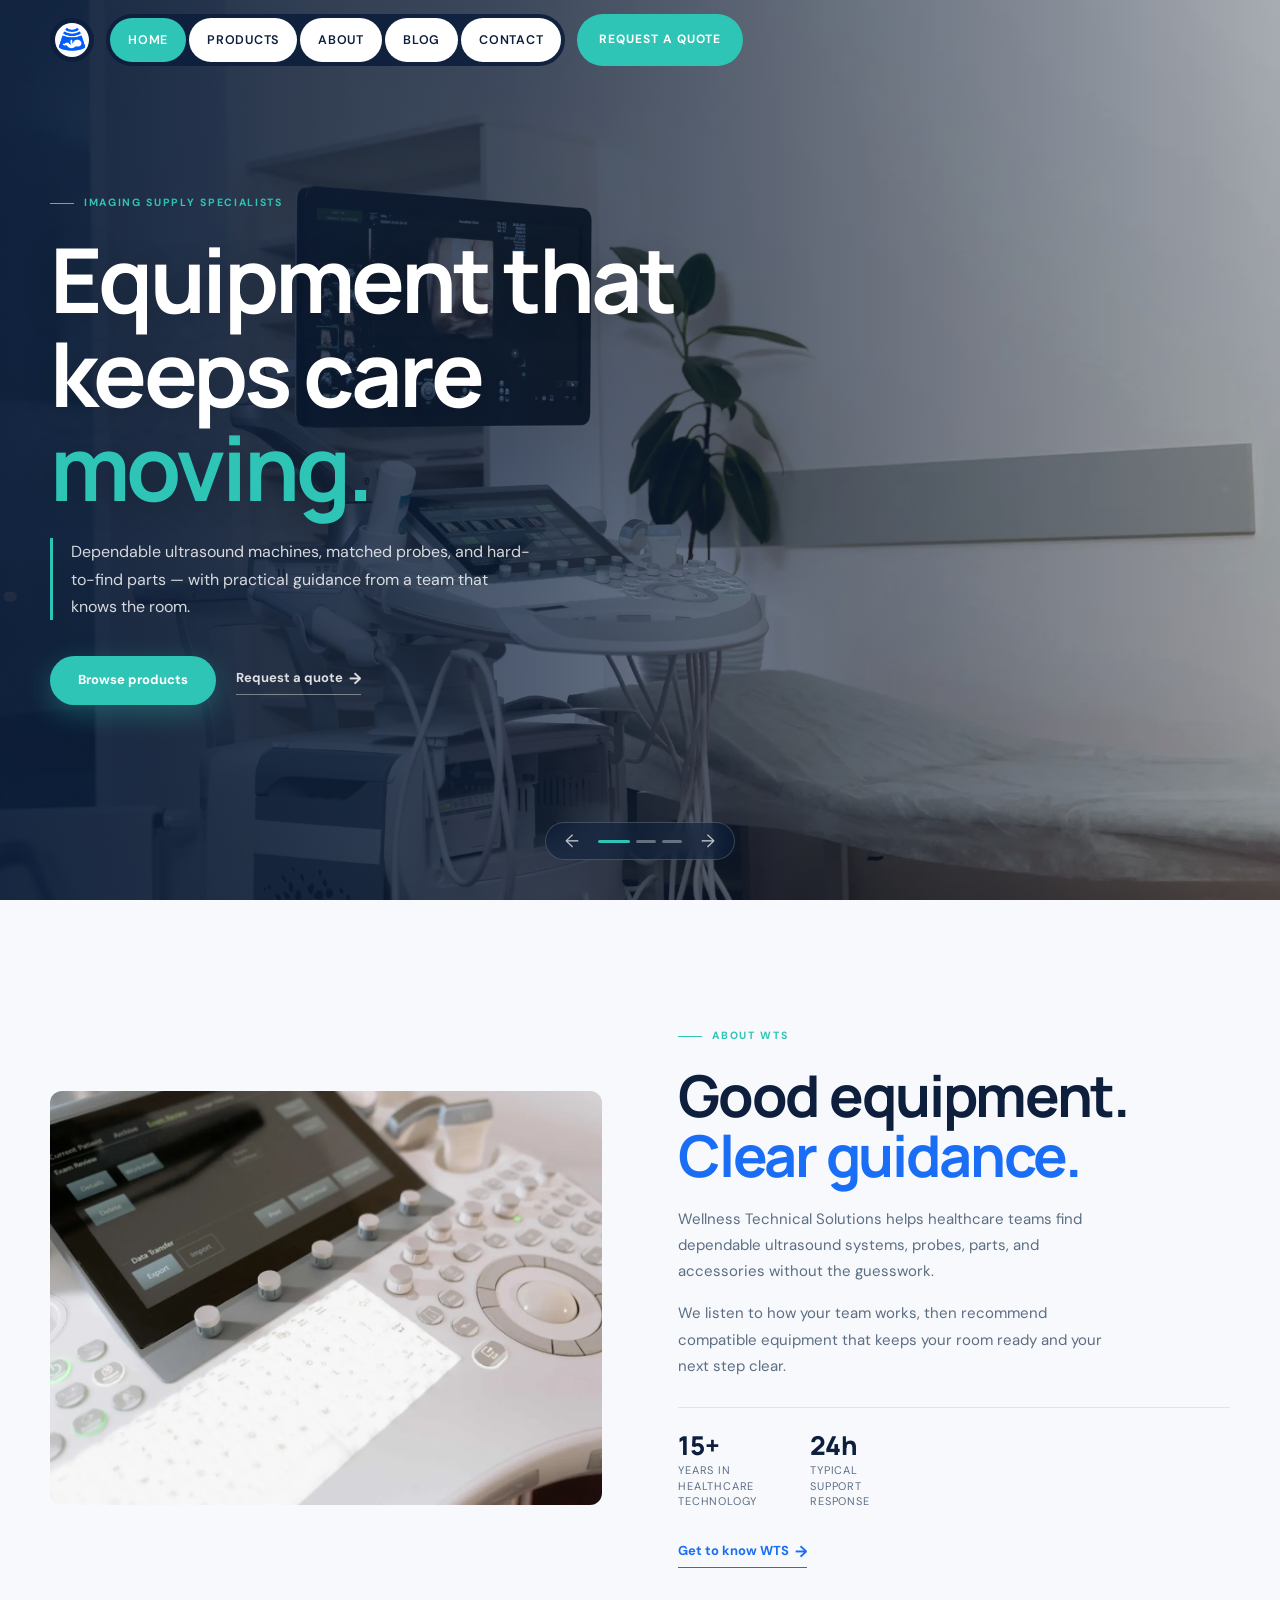
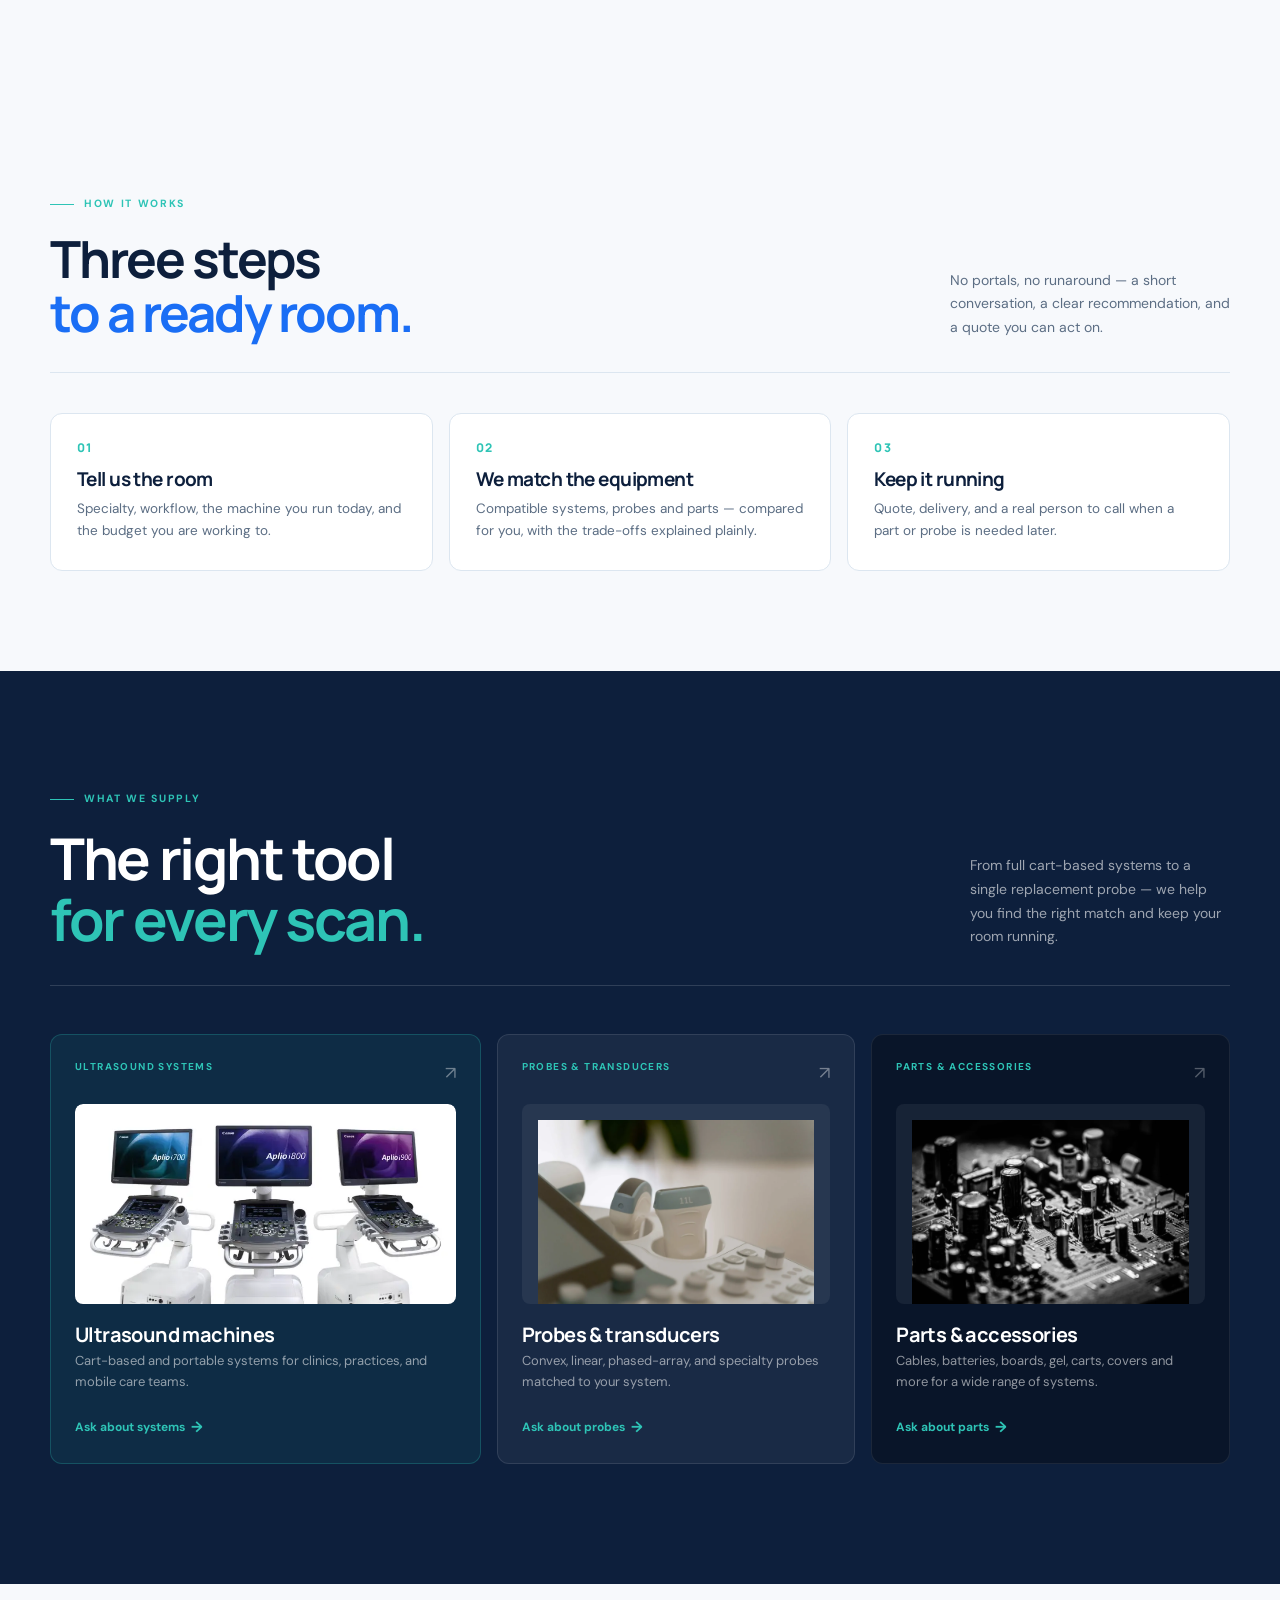
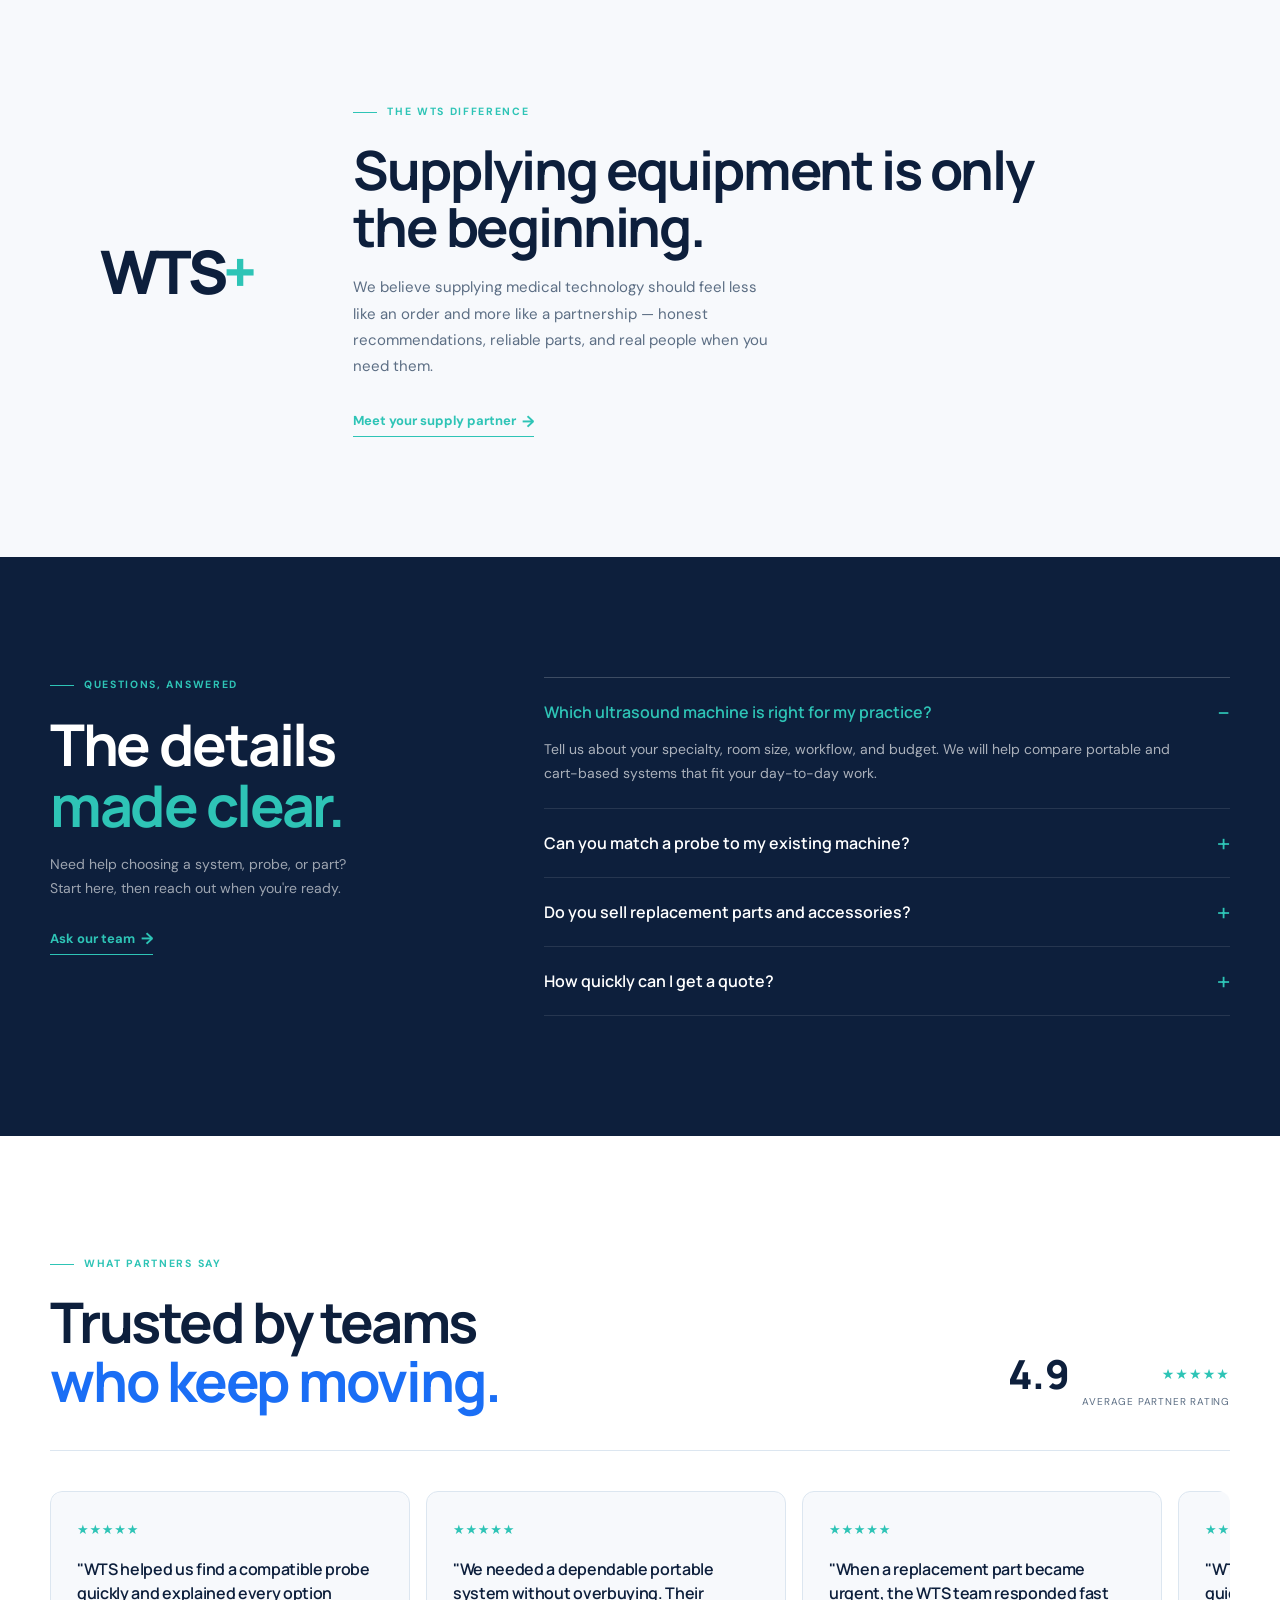
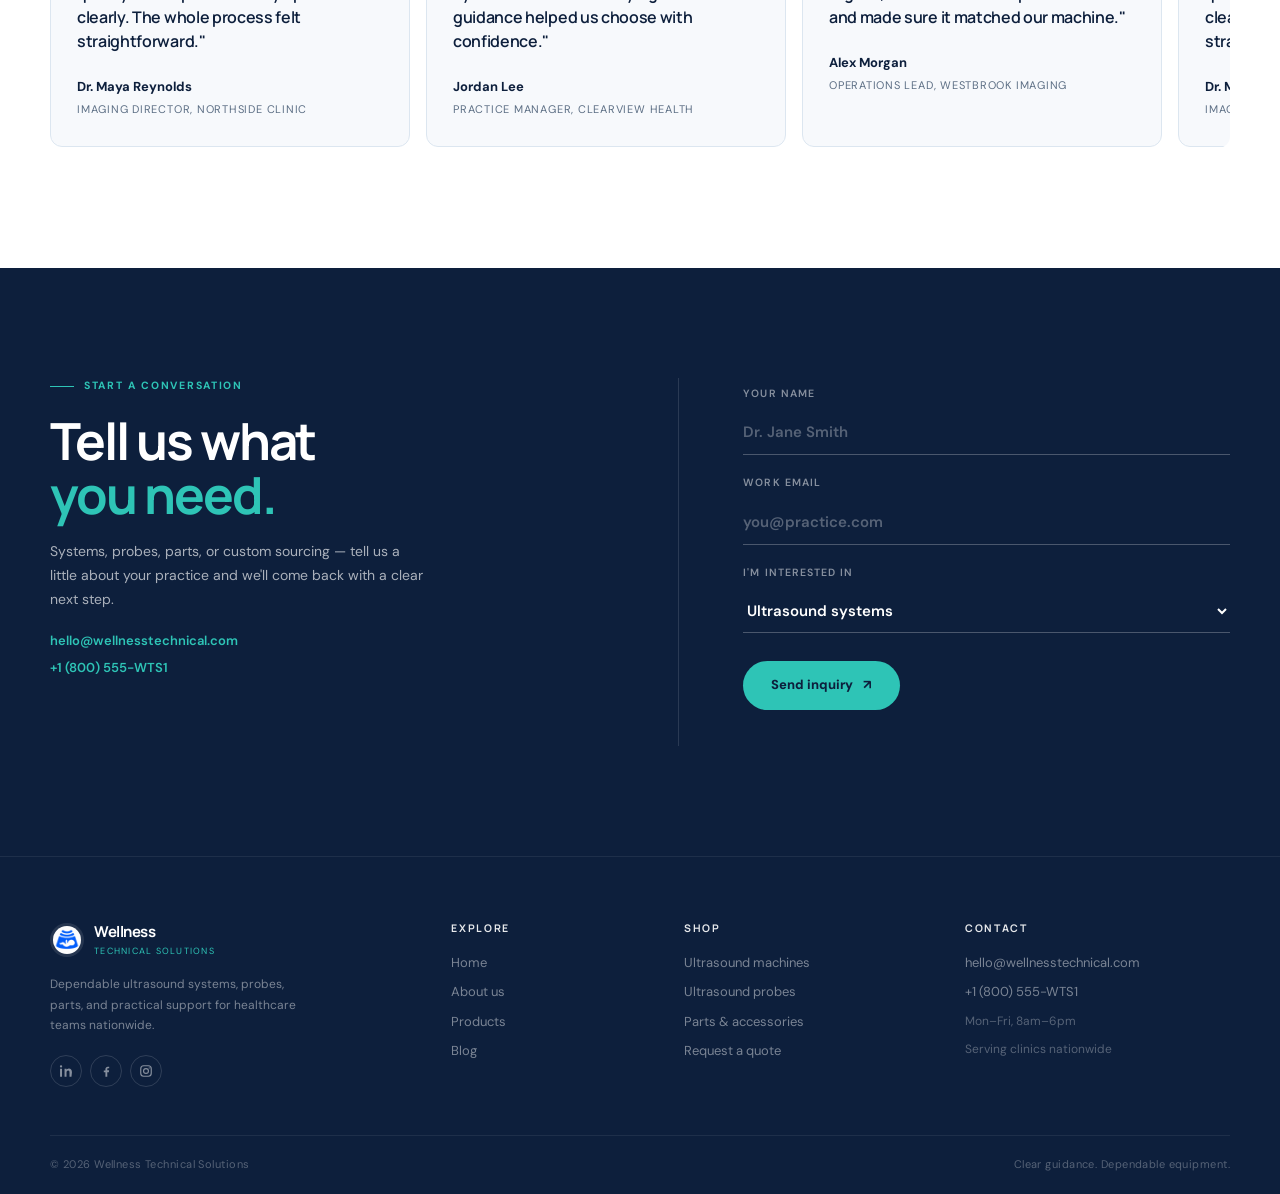
==== commit 831fcbaf: "Enhance site: a11y and bug fixes, image optimization, SEO metadata, articles - Fix broken machines i" ====
--- a/index.html
+++ b/index.html
@@ -5,20 +5,37 @@
   <meta name="viewport" content="width=device-width, initial-scale=1.0">
   <meta name="description" content="Wellness Technical Solutions supplies dependable ultrasound systems, probes, parts and accessories for healthcare teams nationwide.">
   <title>Wellness Technical Solutions | Ultrasound, made clear</title>
+  <meta name="theme-color" content="#0d1f3c">
+  <link rel="icon" href="favicon.ico" sizes="48x48">
+  <link rel="icon" href="favicon.png" type="image/png" sizes="64x64">
+  <link rel="apple-touch-icon" href="apple-touch-icon.png">
+  <meta property="og:type" content="website">
+  <meta property="og:site_name" content="Wellness Technical Solutions">
+  <meta property="og:title" content="Wellness Technical Solutions | Ultrasound, made clear">
+  <meta property="og:description" content="Wellness Technical Solutions supplies dependable ultrasound systems, probes, parts and accessories for healthcare teams nationwide.">
+  <meta name="twitter:card" content="summary">
+  <meta name="twitter:title" content="Wellness Technical Solutions | Ultrasound, made clear">
+  <meta name="twitter:description" content="Wellness Technical Solutions supplies dependable ultrasound systems, probes, parts and accessories for healthcare teams nationwide.">
+  <!-- SEO TODO(domain): add <link rel="canonical">, og:url and og:image once the live URL is known -->
   <link rel="preconnect" href="https://fonts.googleapis.com">
   <link rel="preconnect" href="https://fonts.gstatic.com" crossorigin>
   <link href="https://fonts.googleapis.com/css2?family=DM+Sans:ital,opsz,wght@0,9..40,400;0,9..40,500;0,9..40,600;0,9..40,700;1,9..40,400&family=Manrope:wght@700;800&display=swap" rel="stylesheet">
   <link rel="stylesheet" href="styles.css">
   <link rel="stylesheet" href="pillnav.css">
+  <link rel="preload" as="image" href="assets/hero1%20(1).webp" fetchpriority="high">
   <script src="https://cdnjs.cloudflare.com/ajax/libs/gsap/3.12.5/gsap.min.js" defer></script>
+  <script type="application/ld+json">{"@context":"https://schema.org","@type":"Organization","name":"Wellness Technical Solutions","alternateName":"WTS","description":"Supplier of dependable ultrasound systems, probes, parts, and accessories for healthcare teams.","email":"hello@wellnesstechnical.com","telephone":"+1-800-555-9871","sameAs":["https://www.linkedin.com/company/wellness-technical-solutions","https://www.facebook.com/profile.php?id=61593964842309","https://www.instagram.com/wellnesstechnicalsolutions"]}</script>
+  <script type="application/ld+json">{"@context":"https://schema.org","@type":"FAQPage","mainEntity":[{"@type":"Question","name":"Which ultrasound machine is right for my practice?","acceptedAnswer":{"@type":"Answer","text":"Tell us about your specialty, room size, workflow, and budget. We will help compare portable and cart-based systems that fit your day-to-day work."}},{"@type":"Question","name":"Can you match a probe to my existing machine?","acceptedAnswer":{"@type":"Answer","text":"Yes. Share the make and model of your system, or send us the part number, and we will confirm compatibility before you order."}},{"@type":"Question","name":"Do you sell replacement parts and accessories?","acceptedAnswer":{"@type":"Answer","text":"Yes. We source batteries, cables, boards, gel, and other ultrasound accessories for a range of systems."}},{"@type":"Question","name":"How quickly can I get a quote?","acceptedAnswer":{"@type":"Answer","text":"Most requests receive a clear response within 24 hours. Include the equipment or part details you have so we can move quickly."}}]}</script>
 </head>
 <body class="home-page">
+
+  <a class="skip-link" href="#top">Skip to content</a>
 
   <!-- ── Top nav ── -->
   <div class="pill-nav-container">
     <nav class="pill-nav" style="--base: rgba(13,31,60,.9); --pill-bg: #fff; --hover-text: #0d1f3c; --pill-text: #0d1f3c;">
       <a class="pill-logo" href="index.html" aria-label="Home">
-        <img src="assets/logo.png" alt="Wellness Technical Solutions logo">
+        <img src="assets/logo.png" width="256" height="256" alt="Wellness Technical Solutions logo">
       </a>
       <div class="pill-nav-items desktop-only">
         <ul class="pill-list" role="menubar">
@@ -88,14 +105,14 @@
     </div>
   </div>
 
-  <main id="top">
+  <main id="top" tabindex="-1">
 
     <!-- ── Hero ── -->
     <section class="home-hero" aria-label="Homepage hero">
-      <div class="hero-slides" aria-live="polite">
-        <article class="hero-slide is-active" style="--slide-image:url('assets/hero1%20(1).webp')"></article>
-        <article class="hero-slide"           style="--slide-image:url('assets/hero1%20(2).webp')"></article>
-        <article class="hero-slide"           style="--slide-image:url('assets/hero1%20(3).webp')"></article>
+      <div class="hero-slides">
+        <article class="hero-slide is-active" aria-hidden="false" style="--slide-image:url('assets/hero1%20(1).webp')"></article>
+        <article class="hero-slide"           aria-hidden="true"  style="--slide-image:url('assets/hero1%20(2).webp')"></article>
+        <article class="hero-slide"           aria-hidden="true"  style="--slide-image:url('assets/hero1%20(3).webp')"></article>
       </div>
 
       <div class="home-hero-copy reveal">
@@ -110,10 +127,10 @@
 
       <div class="hero-controls" aria-label="Slide navigation">
         <button class="hero-arrow hero-prev" aria-label="Previous slide">&#8592;</button>
-        <div class="hero-dots" role="tablist">
-          <button class="hero-dot is-active" role="tab" aria-label="Slide 1" aria-current="true"></button>
-          <button class="hero-dot"           role="tab" aria-label="Slide 2"></button>
-          <button class="hero-dot"           role="tab" aria-label="Slide 3"></button>
+        <div class="hero-dots" role="group" aria-label="Choose slide">
+          <button class="hero-dot is-active" aria-label="Slide 1" aria-current="true"></button>
+          <button class="hero-dot"           aria-label="Slide 2" aria-current="false"></button>
+          <button class="hero-dot"           aria-label="Slide 3" aria-current="false"></button>
         </div>
         <button class="hero-arrow hero-next" aria-label="Next slide">&#8594;</button>
       </div>
@@ -122,7 +139,7 @@
     <!-- ── About ── -->
     <section id="about" class="home-about section-wrap" aria-labelledby="about-title">
       <div class="home-about-image reveal">
-        <img src="assets/home%20about.webp" alt="Clinician reviewing an ultrasound image with a patient" loading="lazy">
+        <img src="assets/home%20about.webp" alt="Clinician reviewing an ultrasound image with a patient" width="1400" height="933" loading="lazy">
       </div>
       <div class="home-about-content reveal reveal-delay-1">
         <p class="eyebrow"><span class="eyebrow-line"></span> About WTS</p>
@@ -131,16 +148,44 @@
         <p>We listen to how your team works, then recommend compatible equipment that keeps your room ready and your next step clear.</p>
         <div class="home-about-details">
           <div>
-            <strong>15+</strong>
+            <strong data-count="15" data-suffix="+">15+</strong>
             <span>Years in healthcare technology</span>
           </div>
           <div>
-            <strong>24h</strong>
+            <strong data-count="24" data-suffix="h">24h</strong>
             <span>Typical support response</span>
           </div>
         </div>
         <a class="text-link" href="about.html">Get to know WTS <span>→</span></a>
       </div>
+    </section>
+
+    <!-- ── How it works ── -->
+    <section id="process" class="process section-wrap" aria-labelledby="process-title">
+      <div class="section-heading">
+        <div>
+          <p class="eyebrow"><span class="eyebrow-line"></span> How it works</p>
+          <h2 id="process-title">Three steps<br><em>to a ready room.</em></h2>
+        </div>
+        <p>No portals, no runaround — a short conversation, a clear recommendation, and a quote you can act on.</p>
+      </div>
+      <ol class="process-steps">
+        <li class="process-step reveal">
+          <span class="step-num">01</span>
+          <h3>Tell us the room</h3>
+          <p>Specialty, workflow, the machine you run today, and the budget you are working to.</p>
+        </li>
+        <li class="process-step reveal reveal-delay-1">
+          <span class="step-num">02</span>
+          <h3>We match the equipment</h3>
+          <p>Compatible systems, probes and parts — compared for you, with the trade-offs explained plainly.</p>
+        </li>
+        <li class="process-step reveal reveal-delay-2">
+          <span class="step-num">03</span>
+          <h3>Keep it running</h3>
+          <p>Quote, delivery, and a real person to call when a part or probe is needed later.</p>
+        </li>
+      </ol>
     </section>
 
     <!-- ── Products (dark) ── -->
@@ -159,7 +204,7 @@
             <span class="product-arrow">↗</span>
           </div>
           <div class="product-image">
-            <img src="assets/machines%20(1).webp" alt="Ultrasound machine" loading="lazy">
+            <img src="assets/machines.webp" alt="Three cart-based ultrasound systems" width="724" height="574" loading="lazy">
           </div>
           <div class="product-info">
             <h3>Ultrasound machines</h3>
@@ -173,7 +218,7 @@
             <span class="product-arrow">↗</span>
           </div>
           <div class="product-image">
-            <img src="assets/probr.webp" alt="Ultrasound probe" loading="lazy">
+            <img src="assets/probr.webp" alt="Ultrasound probe" width="1400" height="933" loading="lazy">
           </div>
           <div class="product-info">
             <h3>Probes &amp; transducers</h3>
@@ -187,7 +232,7 @@
             <span class="product-arrow">↗</span>
           </div>
           <div class="product-image">
-            <img src="assets/accessories.webp" alt="Ultrasound accessories" loading="lazy">
+            <img src="assets/accessories.webp" alt="Ultrasound accessories" width="1400" height="933" loading="lazy">
           </div>
           <div class="product-info">
             <h3>Parts &amp; accessories</h3>
@@ -289,12 +334,12 @@
           <span>+1 (800) 555-WTS1</span>
         </div>
       </div>
-      <form class="contact-form reveal reveal-delay-1" id="contact-form" novalidate>
+      <form class="contact-form reveal reveal-delay-1" id="contact-form">
         <label for="name">Your name
-          <input id="name" name="name" type="text" placeholder="Dr. Jane Smith" required>
+          <input id="name" name="name" type="text" placeholder="Dr. Jane Smith" autocomplete="name" required>
         </label>
         <label for="email">Work email
-          <input id="email" name="email" type="email" placeholder="you@practice.com" required>
+          <input id="email" name="email" type="email" placeholder="you@practice.com" autocomplete="email" required>
         </label>
         <label for="interest">I'm interested in
           <select id="interest" name="interest">
@@ -315,7 +360,7 @@
     <div class="footer-main">
       <div class="footer-brand-block">
         <a class="footer-brand" href="index.html">
-          <img src="assets/logo.png" alt="">
+          <img src="assets/logo.png" width="256" height="256" alt="">
           <span><strong>Wellness</strong><small>Technical Solutions</small></span>
         </a>
         <p>Dependable ultrasound systems, probes, parts, and practical support for healthcare teams nationwide.</p>
@@ -359,6 +404,12 @@
     </div>
   </footer>
 
+
+  <div class="mobile-cta mobile-only" role="region" aria-label="Quick actions">
+    <a class="button button-outline" href="products.html">Browse products</a>
+    <a class="button button-primary" href="contact.html#quote-form">Request a quote</a>
+  </div>
+
   <script src="script.js"></script>
   <script src="pillnav.js"></script>
 </body>
--- a/styles.css
+++ b/styles.css
@@ -80,15 +80,71 @@
   margin: 0;
 }
 
+/* ── Accessibility ───────────────────────────────────────── */
+:focus-visible {
+  outline: 2px solid var(--teal);
+  outline-offset: 3px;
+  border-radius: 4px;
+}
+
+main[tabindex="-1"]:focus {
+  outline: none;
+}
+
+.skip-link {
+  position: fixed;
+  top: 12px;
+  left: 12px;
+  z-index: 1000;
+  background: var(--navy);
+  color: #fff;
+  padding: 10px 18px;
+  border-radius: 9999px;
+  font-size: 13px;
+  font-weight: 700;
+  box-shadow: 0 8px 24px rgba(13, 31, 60, .28);
+  transform: translateY(-250%);
+  transition: transform .2s ease;
+}
+
+.skip-link:focus-visible {
+  transform: none;
+}
+
+@media (prefers-reduced-motion: reduce) {
+  html {
+    scroll-behavior: auto;
+  }
+
+  .reveal,
+  .reveal.in-view {
+    opacity: 1;
+    transform: none;
+    transition: none;
+  }
+
+  .hero-slide {
+    transition: opacity .3s ease;
+    transform: none;
+  }
+
+  .hero-slide.is-active {
+    transform: none;
+  }
+
+  *,
+  *::before,
+  *::after {
+    animation-duration: .01ms !important;
+    animation-iteration-count: 1 !important;
+    transition-duration: .01ms !important;
+  }
+}
+
 /* ── Layout helpers ──────────────────────────────────────── */
 .section-wrap {
   width: min(var(--max-w), calc(100% - 48px));
   margin-inline: auto;
-}
-
-.wrap-full {
-  width: 100%;
-  padding-inline: max(24px, calc((100% - var(--max-w)) / 2));
 }
 
 /* ── Announcement bar ────────────────────────────────────── */
@@ -387,6 +443,14 @@
   transform-origin: center;
 }
 
+.mobile-menu-button.is-open .hamburger-line:first-child {
+  transform: rotate(45deg) translateY(3.5px);
+}
+
+.mobile-menu-button.is-open .hamburger-line:last-child {
+  transform: rotate(-45deg) translateY(-3.5px);
+}
+
 .mobile-menu-popover {
   position: absolute;
   top: 3.5em;
@@ -978,23 +1042,29 @@
   border-radius: var(--radius-sm);
 }
 
-/* Products page image fallbacks */
-.thumb-box,
-.thumb-probe,
-.thumb-part {
+/* Photo cards fill their frame; visual cards show a typographic panel */
+.product-image--fill {
+  padding: 0;
+}
+
+.product-image--fill img {
+  object-fit: cover;
+  border-radius: var(--radius-sm);
+}
+
+.product-visual {
   width: 100%;
   height: 100%;
   border-radius: var(--radius-sm);
-  background: rgba(255, 255, 255, .1);
+  background: linear-gradient(135deg, var(--navy), var(--navy-soft));
+  color: rgba(255, 255, 255, .55);
   display: grid;
   place-items: center;
-  color: rgba(255, 255, 255, .5);
-  font: 800 11px Manrope;
   text-align: center;
   padding: 8px;
-  background-repeat: no-repeat;
-  background-position: center;
-  background-size: contain;
+  font: 800 12px/1.6 Manrope, sans-serif;
+  letter-spacing: .18em;
+  text-transform: uppercase;
 }
 
 .product-info {
@@ -1527,6 +1597,24 @@
   font-size: 12px;
   color: var(--teal);
   min-height: 16px;
+}
+
+.form-message.is-error {
+  color: #ff9b86;
+}
+
+.field-error {
+  display: block;
+  font-size: 11px;
+  font-weight: 600;
+  letter-spacing: .01em;
+  text-transform: none;
+  color: #ff9b86;
+}
+
+.contact-form input[aria-invalid="true"],
+.contact-form select[aria-invalid="true"] {
+  border-color: #ff9b86;
 }
 
 @media (max-width: 768px) {
@@ -1934,11 +2022,18 @@
   background: var(--paper);
 }
 
-.products .thumb-box,
-.products .thumb-probe,
-.products .thumb-part {
-  background: var(--paper);
+.products .product-visual {
+  background: linear-gradient(135deg, var(--paper), var(--line));
   color: var(--muted);
+}
+
+.products .product-card.card-dark .product-visual {
+  background: linear-gradient(135deg, var(--navy-2), var(--navy));
+  color: rgba(255, 255, 255, .55);
+}
+
+.product-card.hidden {
+  display: none;
 }
 
 .products .category-note {
@@ -1956,44 +2051,8 @@
 }
 
 /* Product images */
-.products .product-card:nth-child(1) .thumb-box {
-  background-image: url('assets/machines%20(1).webp');
-  background-size: contain;
-  background-position: center;
-  background-repeat: no-repeat;
-  background-color: var(--paper);
-  color: transparent;
-  font-size: 0;
-}
-
-.products .product-card:nth-child(2) .thumb-probe {
-  background-image: url('assets/probr.webp');
-  background-size: contain;
-  background-position: center;
-  background-repeat: no-repeat;
-  background-color: var(--paper);
-  color: transparent;
-  font-size: 0;
-}
-
-.products .product-card:nth-child(3) .thumb-part {
-  background-image: url('assets/accessories.webp');
-  background-size: contain;
-  background-position: center;
-  background-repeat: no-repeat;
-  background-color: var(--paper);
-  color: transparent;
-  font-size: 0;
-}
-
 .product-card.hidden {
   display: none;
-}
-
-.product-tag,
-.product-specs {
-  font-size: 12px;
-  color: var(--muted);
 }
 
 .products .product-card.card-dark {
@@ -2019,10 +2078,6 @@
 
 .products .product-card.card-dark .product-image {
   background: rgba(255, 255, 255, .08);
-}
-
-.products .product-card.card-dark .thumb-part {
-  background-color: rgba(255, 255, 255, .08);
 }
 
 @media (max-width: 800px) {
@@ -2161,60 +2216,6 @@
   line-height: 1.65;
 }
 
-.team {
-  padding-bottom: 90px;
-}
-
-.team-grid {
-  display: grid;
-  grid-template-columns: repeat(4, 1fr);
-  gap: 16px;
-}
-
-.team-card {
-  background: var(--white);
-  border-radius: var(--radius);
-  padding: 28px 22px;
-  text-align: center;
-  border: 1px solid var(--line);
-  transition: border-color .2s;
-}
-
-.team-card:hover {
-  border-color: var(--teal);
-}
-
-.team-avatar {
-  width: 60px;
-  height: 60px;
-  border-radius: 50%;
-  background: var(--navy);
-  display: grid;
-  place-items: center;
-  margin: 0 auto 14px;
-  font: 800 15px Manrope;
-  color: var(--teal);
-}
-
-.team-card h3 {
-  font: 700 15px Manrope;
-  margin: 0;
-  color: var(--navy);
-}
-
-.team-card>span {
-  font-size: 11px;
-  color: var(--teal);
-  font-weight: 700;
-}
-
-.team-card p {
-  font-size: 12px;
-  color: var(--muted);
-  margin: 8px 0 0;
-  line-height: 1.55;
-}
-
 @media (max-width: 800px) {
   .story {
     grid-template-columns: 1fr;
@@ -2239,16 +2240,14 @@
     border-top: 1px solid var(--line);
   }
 
+  .values {
+    grid-template-columns: 1fr 1fr;
+  }
+}
+
+@media (max-width: 480px) {
+
   .values,
-  .team-grid {
-    grid-template-columns: 1fr 1fr;
-  }
-}
-
-@media (max-width: 480px) {
-
-  .values,
-  .team-grid,
   .stats {
     grid-template-columns: 1fr;
   }
@@ -2260,12 +2259,6 @@
   .stats>div:first-child {
     border-top: none;
     padding-top: 0;
-  }
-}
-
-@media (min-width: 801px) and (max-width: 1050px) {
-  .team-grid {
-    grid-template-columns: repeat(2, 1fr);
   }
 }
 
@@ -2373,6 +2366,173 @@
   }
 }
 
+/* ── BLOG ARTICLE ────────────────────────────────────────── */
+.article {
+  padding: 48px 0 90px;
+  display: grid;
+  grid-template-columns: minmax(0, 720px) minmax(0, 260px);
+  justify-content: space-between;
+  gap: clamp(32px, 5vw, 64px);
+  align-items: start;
+}
+
+.article-meta {
+  display: flex;
+  flex-wrap: wrap;
+  gap: 6px 0;
+  font-size: 10px;
+  font-weight: 700;
+  text-transform: uppercase;
+  letter-spacing: .14em;
+  color: var(--muted);
+  padding-bottom: 20px;
+  margin-bottom: 28px;
+  border-bottom: 1px solid var(--line);
+}
+
+.article-meta span + span::before {
+  content: '/';
+  margin: 0 12px;
+  color: var(--line-dark);
+}
+
+.article-body p {
+  font-size: 15.5px;
+  color: var(--muted);
+  line-height: 1.8;
+  margin-bottom: 18px;
+}
+
+.article-body h2 {
+  font-size: clamp(24px, 3vw, 32px);
+  color: var(--navy);
+  letter-spacing: -.03em;
+  margin: 44px 0 14px;
+  scroll-margin-top: 24px;
+}
+
+.article-body ul {
+  margin: 0 0 22px;
+  padding-left: 20px;
+}
+
+.article-body li {
+  font-size: 15px;
+  color: var(--muted);
+  line-height: 1.75;
+  margin-bottom: 8px;
+}
+
+.article-body li::marker {
+  color: var(--teal);
+}
+
+.article-body strong {
+  color: var(--navy);
+}
+
+.article-callout {
+  background: var(--white);
+  border: 1px solid var(--line);
+  border-left: 3px solid var(--teal);
+  border-radius: var(--radius);
+  padding: 22px 26px;
+  margin: 30px 0;
+}
+
+.article-callout p {
+  margin: 0;
+  font-weight: 600;
+  color: var(--navy);
+}
+
+.article-nav {
+  display: flex;
+  justify-content: space-between;
+  align-items: center;
+  gap: 16px;
+  flex-wrap: wrap;
+  margin-top: 44px;
+  padding-top: 26px;
+  border-top: 1px solid var(--line);
+}
+
+.article-aside {
+  position: sticky;
+  top: 24px;
+  display: flex;
+  flex-direction: column;
+  gap: 16px;
+}
+
+.aside-card {
+  background: var(--white);
+  border: 1px solid var(--line);
+  border-radius: var(--radius);
+  padding: 22px;
+}
+
+.aside-card h3 {
+  font: 700 10.5px/1 Manrope, sans-serif;
+  text-transform: uppercase;
+  letter-spacing: .16em;
+  color: var(--muted);
+  margin-bottom: 16px;
+}
+
+.aside-toc {
+  list-style: none;
+  margin: 0;
+  padding: 0;
+  display: flex;
+  flex-direction: column;
+  gap: 11px;
+}
+
+.aside-toc a {
+  font-size: 13px;
+  font-weight: 600;
+  color: var(--navy);
+  line-height: 1.4;
+  transition: color .2s;
+}
+
+.aside-toc a:hover {
+  color: var(--teal);
+}
+
+.aside-card.aside-cta {
+  background: var(--navy);
+  border-color: var(--navy);
+}
+
+.aside-cta h3 {
+  color: rgba(255, 255, 255, .55);
+}
+
+.aside-cta p {
+  font-size: 13px;
+  color: rgba(255, 255, 255, .65);
+  line-height: 1.6;
+  margin-bottom: 18px;
+}
+
+.aside-cta .button {
+  width: 100%;
+  justify-content: center;
+}
+
+@media (max-width: 900px) {
+  .article {
+    grid-template-columns: 1fr;
+    gap: 40px;
+  }
+
+  .article-aside {
+    position: static;
+  }
+}
+
 /* ── CONTACT PAGE ────────────────────────────────────────── */
 .contact-page {
   padding: 0 0 90px;
@@ -2501,6 +2661,16 @@
 
 .contact-page .form-message {
   color: var(--teal);
+}
+
+.contact-page .form-message.is-error,
+.contact-page .field-error {
+  color: #b3261e;
+}
+
+.contact-page .contact-form input[aria-invalid="true"],
+.contact-page .contact-form select[aria-invalid="true"] {
+  border-bottom-color: #b3261e;
 }
 
 @media (max-width: 800px) {
@@ -2591,6 +2761,156 @@
   }
 }
 
+/* ── HOME: HOW IT WORKS ──────────────────────────────────── */
+.process {
+  padding-block: clamp(64px, 8vw, 100px);
+}
+
+.process .section-heading {
+  display: flex;
+  justify-content: space-between;
+  align-items: flex-end;
+  gap: 48px;
+  padding-bottom: 32px;
+  border-bottom: 1px solid var(--line);
+  margin-bottom: 40px;
+}
+
+.process h2 {
+  font-size: clamp(34px, 4vw, 52px);
+  color: var(--navy);
+}
+
+.process h2 em {
+  color: var(--blue);
+  font-style: normal;
+}
+
+.process .section-heading>p {
+  font-size: 14px;
+  color: var(--muted);
+  max-width: 280px;
+  line-height: 1.7;
+  margin-bottom: 0;
+}
+
+.process-steps {
+  list-style: none;
+  margin: 0;
+  padding: 0;
+  display: grid;
+  grid-template-columns: repeat(3, 1fr);
+  gap: 16px;
+  counter-reset: step;
+}
+
+.process-step {
+  background: var(--white);
+  border: 1px solid var(--line);
+  border-radius: var(--radius);
+  padding: 28px 26px;
+  transition: border-color .2s, transform .2s;
+}
+
+.process-step:hover {
+  border-color: var(--teal);
+  transform: translateY(-3px);
+}
+
+.step-num {
+  display: block;
+  font: 800 12px/1 Manrope, sans-serif;
+  letter-spacing: .1em;
+  color: var(--teal);
+  margin-bottom: 16px;
+}
+
+.process-step h3 {
+  font-size: 19px;
+  color: var(--navy);
+  letter-spacing: -.03em;
+  margin-bottom: 8px;
+}
+
+.process-step p {
+  font-size: 13.5px;
+  color: var(--muted);
+  line-height: 1.65;
+}
+
+@media (max-width: 800px) {
+  .process .section-heading {
+    flex-direction: column;
+    align-items: flex-start;
+    gap: 16px;
+  }
+
+  .process-steps {
+    grid-template-columns: 1fr;
+  }
+}
+
+/* ── STICKY MOBILE CTA ───────────────────────────────────── */
+.mobile-cta {
+  position: fixed;
+  left: 12px;
+  right: 12px;
+  bottom: 12px;
+  z-index: 90;
+  display: flex;
+  gap: 10px;
+  padding: 9px;
+  background: rgba(13, 31, 60, .94);
+  border: 1px solid rgba(255, 255, 255, .14);
+  border-radius: 9999px;
+  backdrop-filter: blur(10px);
+  box-shadow: 0 14px 34px rgba(13, 31, 60, .34);
+  transform: translateY(160%);
+  transition: transform .3s ease;
+}
+
+.mobile-cta.is-visible {
+  transform: none;
+}
+
+.mobile-cta .button {
+  flex: 1;
+  padding: 12px 14px;
+  font-size: 12.5px;
+  justify-content: center;
+}
+
+.mobile-cta .button-outline {
+  color: #fff;
+  border-color: rgba(255, 255, 255, .35);
+}
+
+.mobile-cta .button-outline:hover {
+  border-color: var(--teal);
+  color: var(--teal);
+}
+
+.mobile-cta .button-primary {
+  background: var(--teal);
+  box-shadow: none;
+}
+
+.mobile-cta .button-primary:hover {
+  background: var(--teal-dim);
+}
+
+@media (prefers-reduced-motion: reduce) {
+  .mobile-cta {
+    transition: none;
+  }
+}
+
+@media (max-width: 768px) {
+  .site-footer {
+    padding-bottom: 104px;
+  }
+}
+
 /* ── Misc ────────────────────────────────────────────────── */
 .nav-locked {
   overflow: hidden;
--- a/pillnav.css
+++ b/pillnav.css
@@ -36,5 +36,6 @@
   color: var(--hover-text, #fff);
   z-index: 3;
   display: inline-block;
+  opacity: 0;
   will-change: transform, opacity;
 }
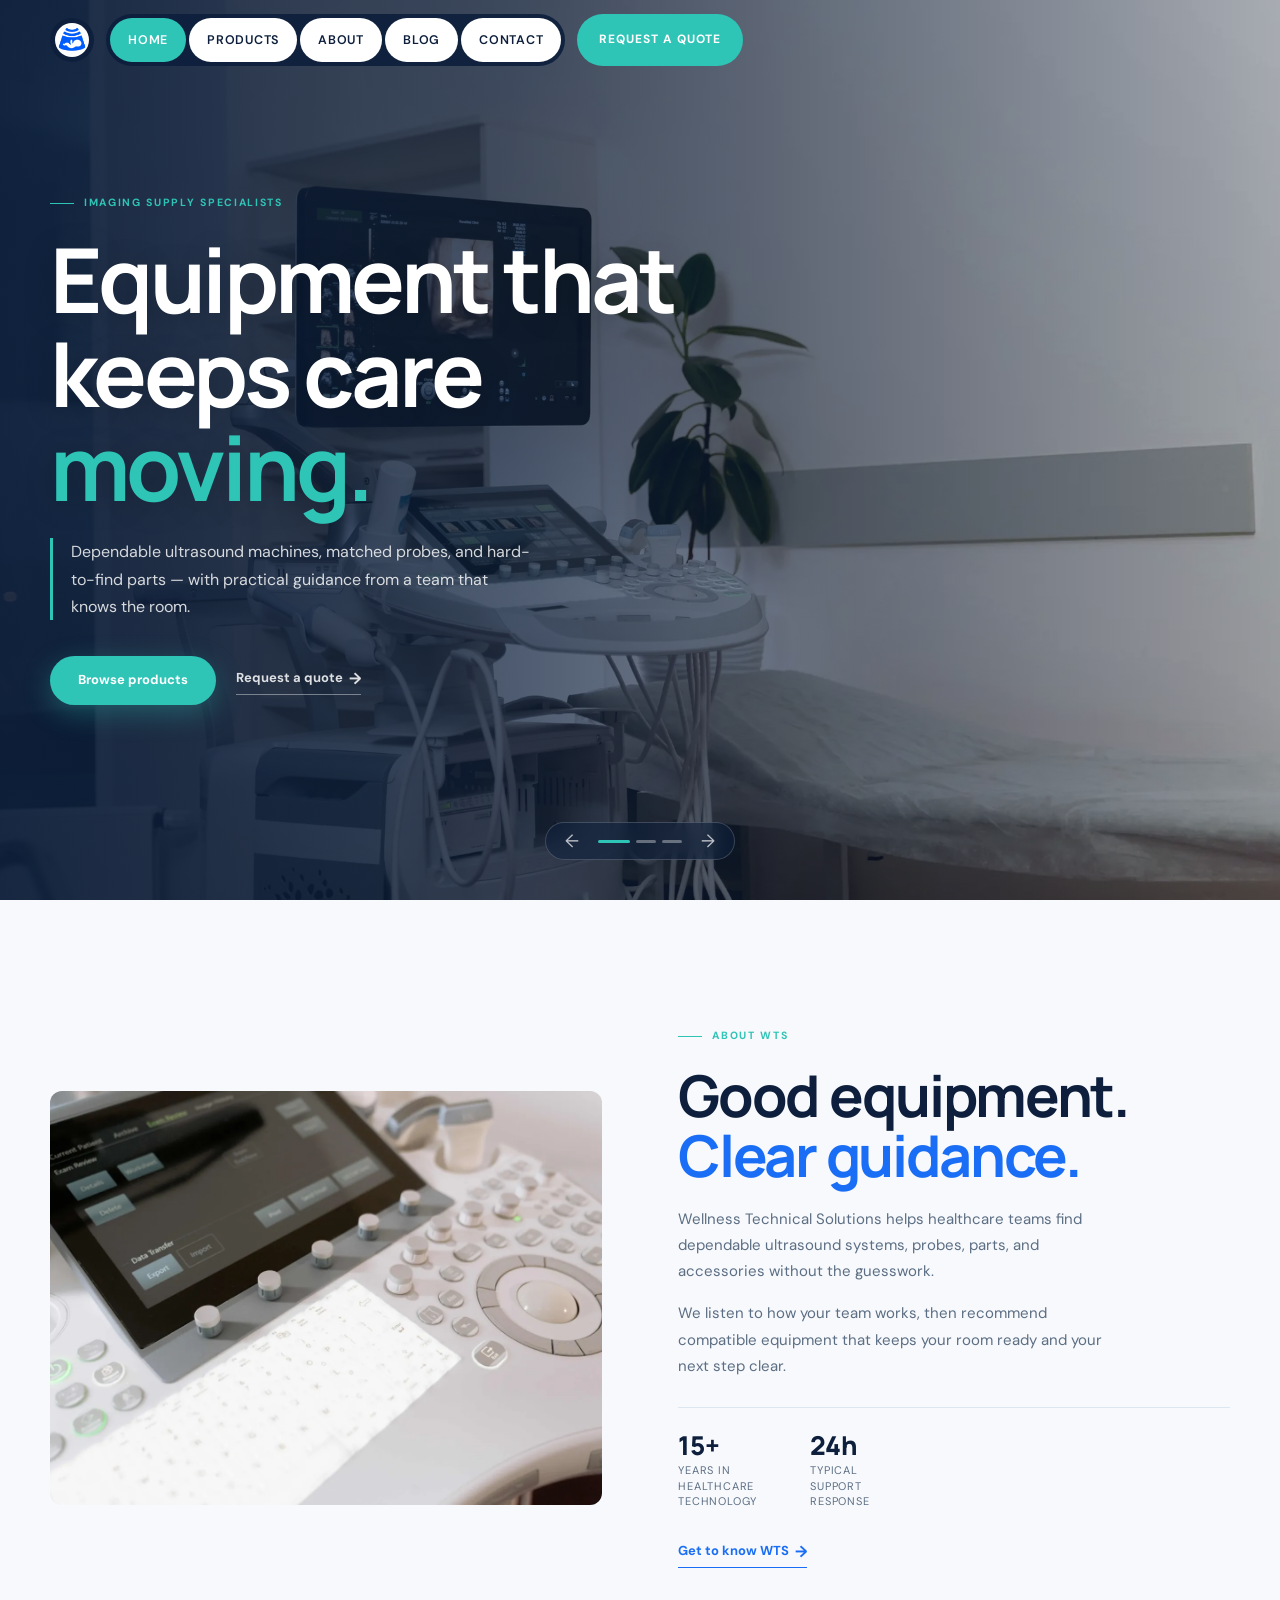
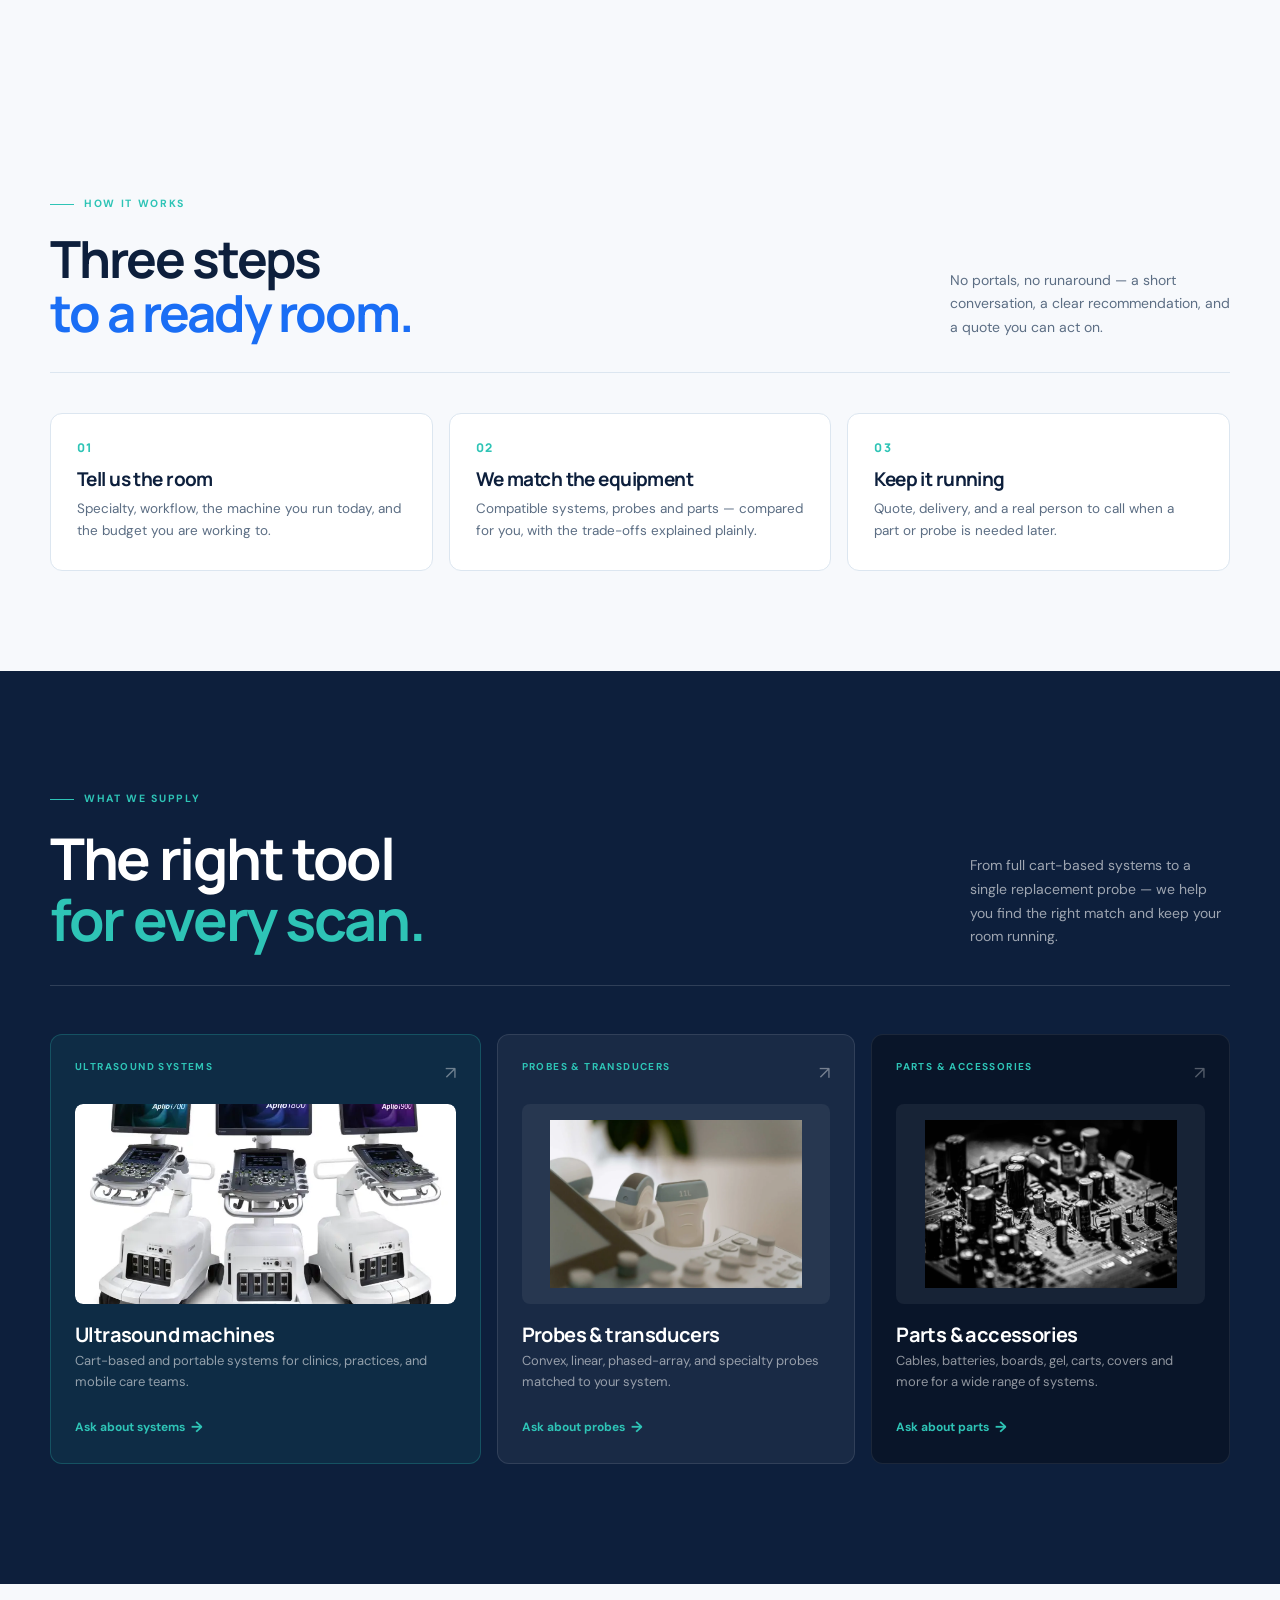
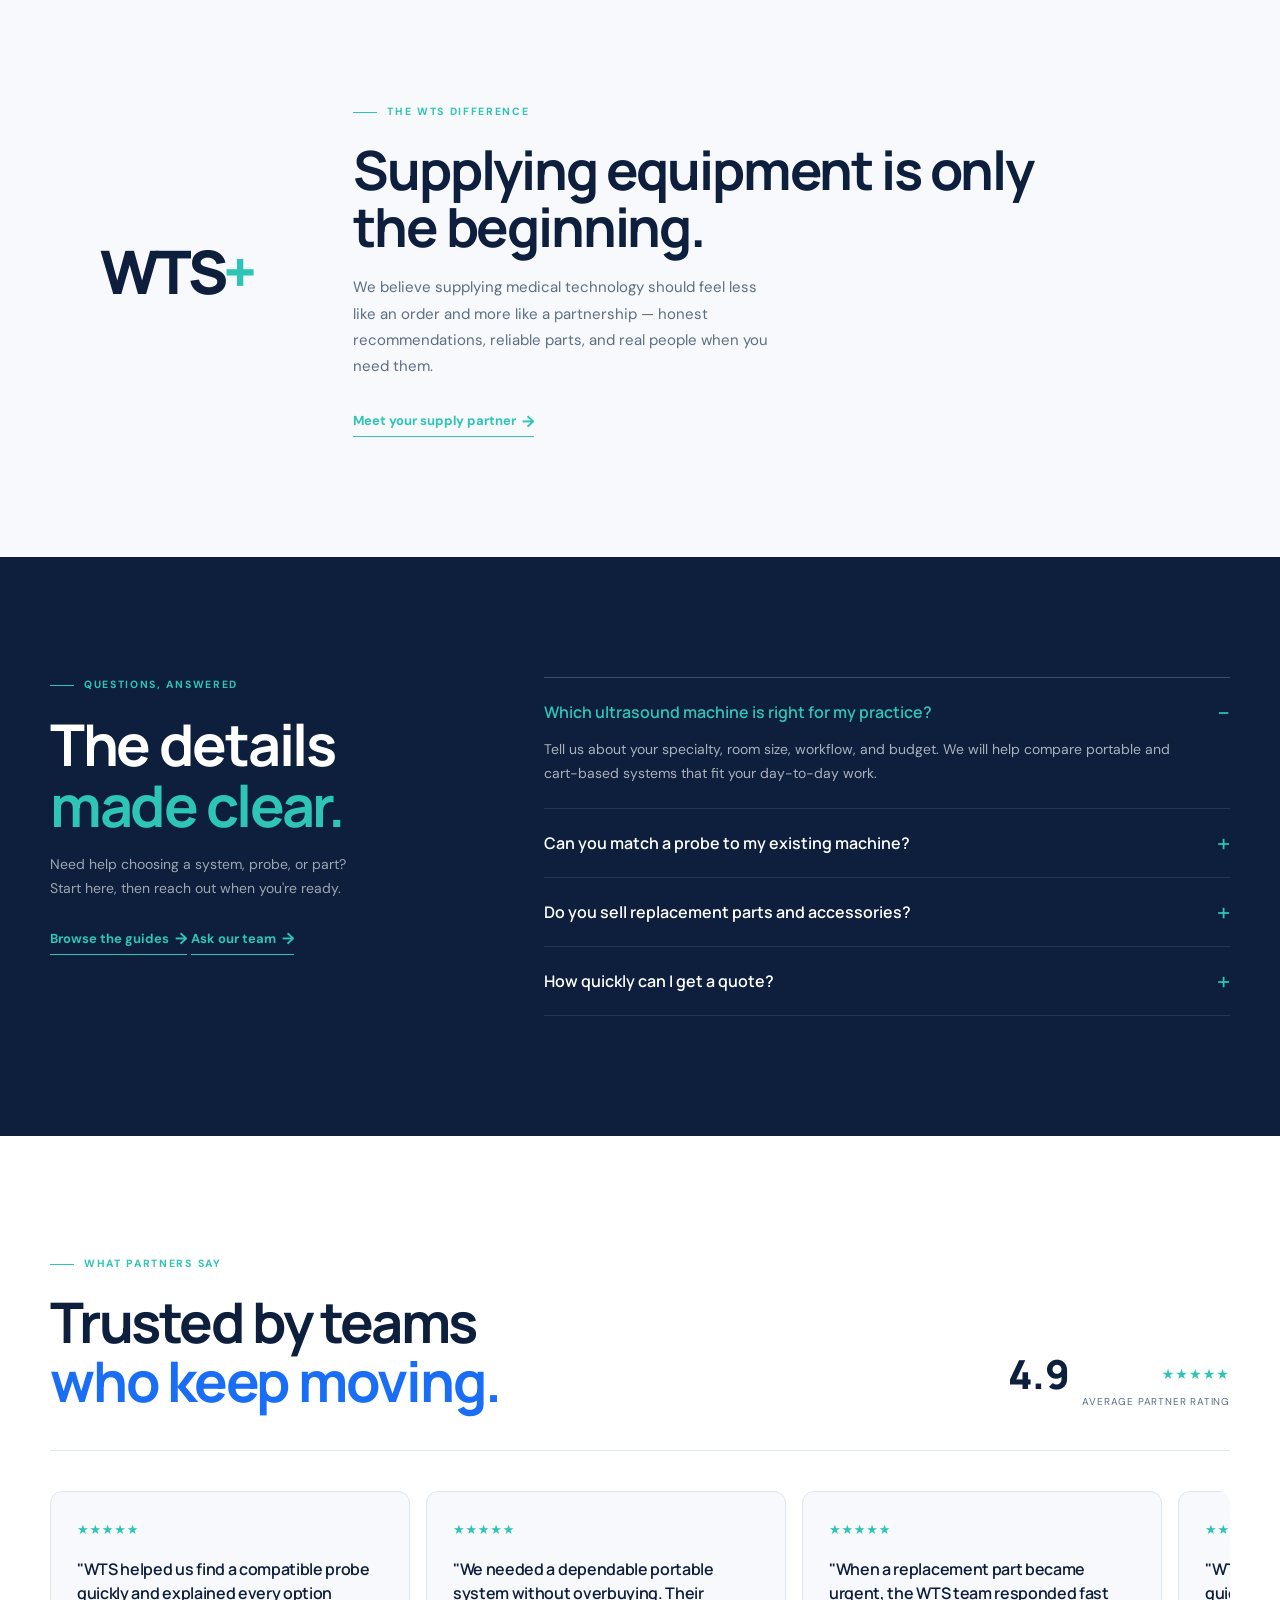
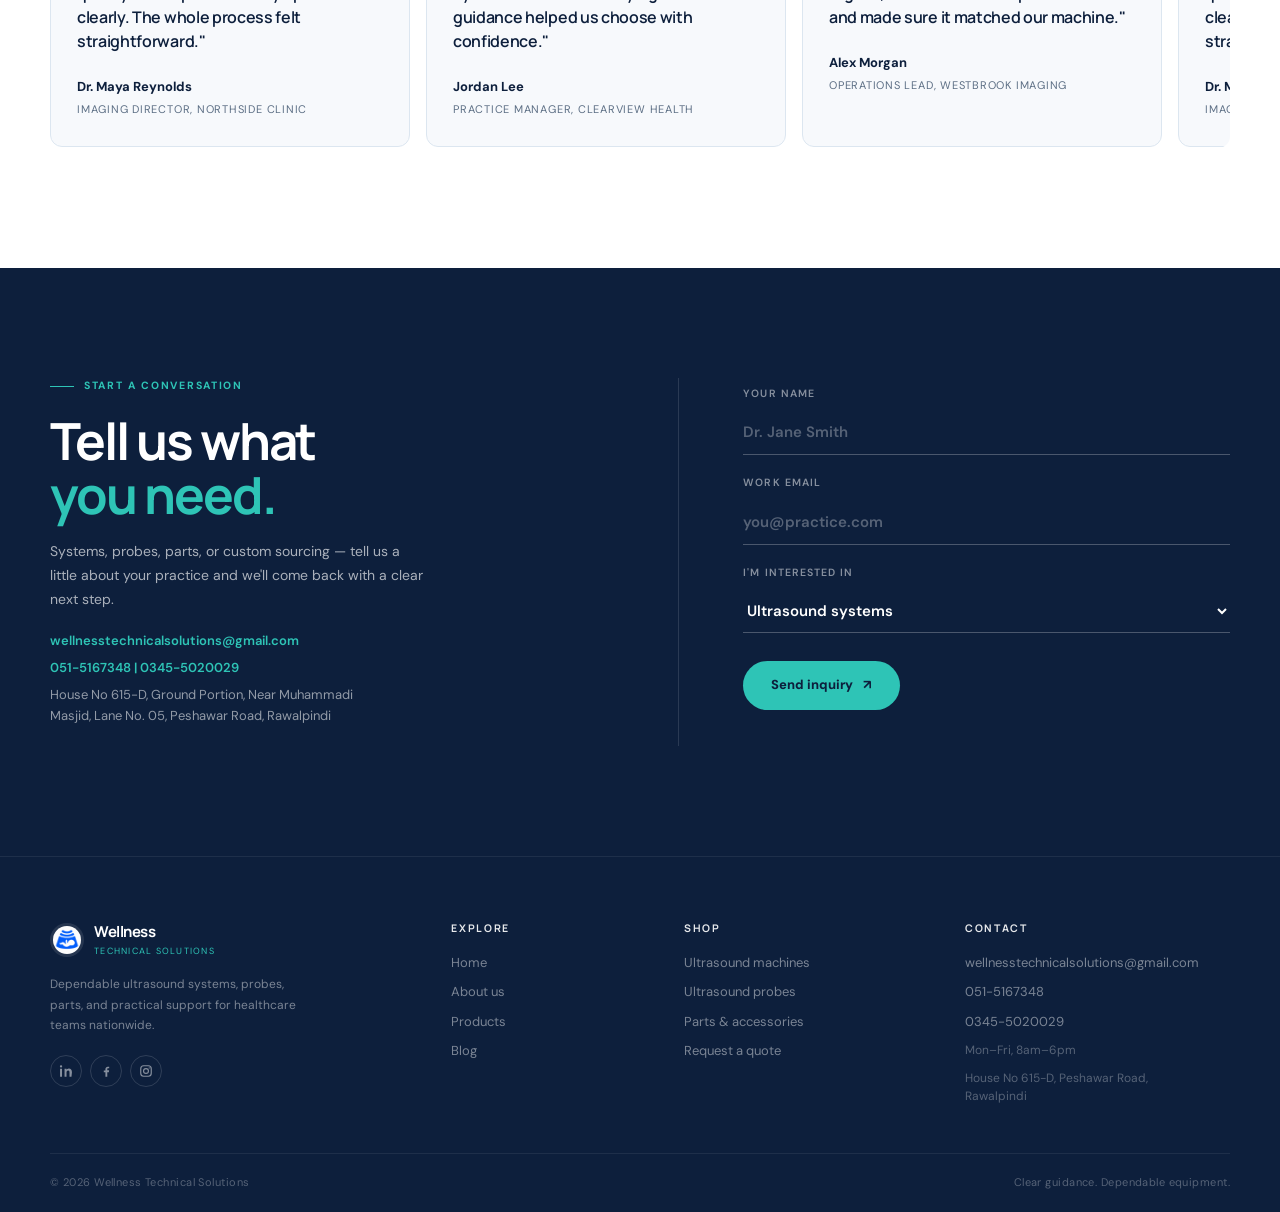
==== commit 45b585ae: "Full technical + on-page SEO pass, real contact details and social profiles" ====
--- a/index.html
+++ b/index.html
@@ -4,27 +4,36 @@
   <meta charset="UTF-8">
   <meta name="viewport" content="width=device-width, initial-scale=1.0">
   <meta name="description" content="Wellness Technical Solutions supplies dependable ultrasound systems, probes, parts and accessories for healthcare teams nationwide.">
-  <title>Wellness Technical Solutions | Ultrasound, made clear</title>
+  <title>Wellness Technical Solutions | Ultrasound Systems & Probes</title>
   <meta name="theme-color" content="#0d1f3c">
+  <link rel="canonical" href="https://www.wellnesstechsolutions.pk/">
   <link rel="icon" href="favicon.ico" sizes="48x48">
   <link rel="icon" href="favicon.png" type="image/png" sizes="64x64">
   <link rel="apple-touch-icon" href="apple-touch-icon.png">
   <meta property="og:type" content="website">
   <meta property="og:site_name" content="Wellness Technical Solutions">
-  <meta property="og:title" content="Wellness Technical Solutions | Ultrasound, made clear">
+  <meta property="og:locale" content="en_US">
+  <meta property="og:title" content="Wellness Technical Solutions | Ultrasound Systems & Probes">
   <meta property="og:description" content="Wellness Technical Solutions supplies dependable ultrasound systems, probes, parts and accessories for healthcare teams nationwide.">
-  <meta name="twitter:card" content="summary">
-  <meta name="twitter:title" content="Wellness Technical Solutions | Ultrasound, made clear">
+  <meta property="og:url" content="https://www.wellnesstechsolutions.pk/">
+  <meta property="og:image" content="https://www.wellnesstechsolutions.pk/assets/og-cover.jpg">
+  <meta property="og:image:width" content="1200">
+  <meta property="og:image:height" content="630">
+  <meta property="og:image:alt" content="Wellness Technical Solutions - ultrasound systems, probes, parts and accessories">
+  <meta name="twitter:card" content="summary_large_image">
+  <meta name="twitter:title" content="Wellness Technical Solutions | Ultrasound Systems & Probes">
   <meta name="twitter:description" content="Wellness Technical Solutions supplies dependable ultrasound systems, probes, parts and accessories for healthcare teams nationwide.">
-  <!-- SEO TODO(domain): add <link rel="canonical">, og:url and og:image once the live URL is known -->
+  <meta name="twitter:image" content="https://www.wellnesstechsolutions.pk/assets/og-cover.jpg">
+  <meta name="twitter:image:alt" content="Wellness Technical Solutions - ultrasound systems, probes, parts and accessories">
   <link rel="preconnect" href="https://fonts.googleapis.com">
   <link rel="preconnect" href="https://fonts.gstatic.com" crossorigin>
   <link href="https://fonts.googleapis.com/css2?family=DM+Sans:ital,opsz,wght@0,9..40,400;0,9..40,500;0,9..40,600;0,9..40,700;1,9..40,400&family=Manrope:wght@700;800&display=swap" rel="stylesheet">
   <link rel="stylesheet" href="styles.css">
   <link rel="stylesheet" href="pillnav.css">
-  <link rel="preload" as="image" href="assets/hero1%20(1).webp" fetchpriority="high">
+  <link rel="preload" as="image" href="assets/hero-1.webp" fetchpriority="high">
   <script src="https://cdnjs.cloudflare.com/ajax/libs/gsap/3.12.5/gsap.min.js" defer></script>
-  <script type="application/ld+json">{"@context":"https://schema.org","@type":"Organization","name":"Wellness Technical Solutions","alternateName":"WTS","description":"Supplier of dependable ultrasound systems, probes, parts, and accessories for healthcare teams.","email":"hello@wellnesstechnical.com","telephone":"+1-800-555-9871","sameAs":["https://www.linkedin.com/company/wellness-technical-solutions","https://www.facebook.com/profile.php?id=61593964842309","https://www.instagram.com/wellnesstechnicalsolutions"]}</script>
+  <script type="application/ld+json">{"@context":"https://schema.org","@type":"Organization","@id":"https://www.wellnesstechsolutions.pk/#organization","name":"Wellness Technical Solutions","alternateName":"WTS","url":"https://www.wellnesstechsolutions.pk/","logo":{"@type":"ImageObject","url":"https://www.wellnesstechsolutions.pk/assets/logo.png","width":256,"height":256},"description":"Supplier of dependable ultrasound systems, probes, parts, and accessories for healthcare teams.","email":"wellnesstechnicalsolutions@gmail.com","telephone":"+92 51 5167348","address":{"@type":"PostalAddress","streetAddress":"House No 615-D, Ground Portion, Near Muhammadi Masjid, Lane No. 05, Peshawar Road","addressLocality":"Rawalpindi","addressRegion":"Punjab","addressCountry":"PK"},"contactPoint":[{"@type":"ContactPoint","contactType":"Sales and support","email":"wellnesstechnicalsolutions@gmail.com","telephone":"+92 51 5167348","availableLanguage":["en"],"hoursAvailable":{"@type":"OpeningHoursSpecification","dayOfWeek":["Monday","Tuesday","Wednesday","Thursday","Friday"],"opens":"08:00","closes":"18:00"}},{"@type":"ContactPoint","contactType":"Sales and support","telephone":"+92 345 5020029","areaServed":"PK"}],"sameAs":["https://www.linkedin.com/company/wellness-technical-solutions","https://www.facebook.com/profile.php?id=61593964842309","https://www.instagram.com/wellnesstechnicalsolutions"]}</script>
+  <script type="application/ld+json">{"@context":"https://schema.org","@type":"WebSite","@id":"https://www.wellnesstechsolutions.pk/#website","url":"https://www.wellnesstechsolutions.pk/","name":"Wellness Technical Solutions","alternateName":"WTS","inLanguage":"en","publisher":{"@id":"https://www.wellnesstechsolutions.pk/#organization"}}</script>
   <script type="application/ld+json">{"@context":"https://schema.org","@type":"FAQPage","mainEntity":[{"@type":"Question","name":"Which ultrasound machine is right for my practice?","acceptedAnswer":{"@type":"Answer","text":"Tell us about your specialty, room size, workflow, and budget. We will help compare portable and cart-based systems that fit your day-to-day work."}},{"@type":"Question","name":"Can you match a probe to my existing machine?","acceptedAnswer":{"@type":"Answer","text":"Yes. Share the make and model of your system, or send us the part number, and we will confirm compatibility before you order."}},{"@type":"Question","name":"Do you sell replacement parts and accessories?","acceptedAnswer":{"@type":"Answer","text":"Yes. We source batteries, cables, boards, gel, and other ultrasound accessories for a range of systems."}},{"@type":"Question","name":"How quickly can I get a quote?","acceptedAnswer":{"@type":"Answer","text":"Most requests receive a clear response within 24 hours. Include the equipment or part details you have so we can move quickly."}}]}</script>
 </head>
 <body class="home-page">
@@ -110,9 +119,15 @@
     <!-- ── Hero ── -->
     <section class="home-hero" aria-label="Homepage hero">
       <div class="hero-slides">
-        <article class="hero-slide is-active" aria-hidden="false" style="--slide-image:url('assets/hero1%20(1).webp')"></article>
-        <article class="hero-slide"           aria-hidden="true"  style="--slide-image:url('assets/hero1%20(2).webp')"></article>
-        <article class="hero-slide"           aria-hidden="true"  style="--slide-image:url('assets/hero1%20(3).webp')"></article>
+        <article class="hero-slide is-active" aria-hidden="false">
+          <img src="assets/hero-1.webp" alt="Ultrasound system set up in a clinical room" width="1920" height="1280" fetchpriority="high" decoding="async">
+        </article>
+        <article class="hero-slide" aria-hidden="true">
+          <img src="assets/hero-2.webp" alt="Sonographer's hand on the controls of an ultrasound system" width="1920" height="1282" loading="lazy" decoding="async">
+        </article>
+        <article class="hero-slide" aria-hidden="true">
+          <img src="assets/hero-3.webp" alt="Circuit board components in close-up" width="1920" height="1282" loading="lazy" decoding="async">
+        </article>
       </div>
 
       <div class="home-hero-copy reveal">
@@ -139,7 +154,7 @@
     <!-- ── About ── -->
     <section id="about" class="home-about section-wrap" aria-labelledby="about-title">
       <div class="home-about-image reveal">
-        <img src="assets/home%20about.webp" alt="Clinician reviewing an ultrasound image with a patient" width="1400" height="933" loading="lazy">
+        <img src="assets/home-about.webp" alt="Clinician reviewing an ultrasound image with a patient" width="1400" height="933" loading="lazy">
       </div>
       <div class="home-about-content reveal reveal-delay-1">
         <p class="eyebrow"><span class="eyebrow-line"></span> About WTS</p>
@@ -218,7 +233,7 @@
             <span class="product-arrow">↗</span>
           </div>
           <div class="product-image">
-            <img src="assets/probr.webp" alt="Ultrasound probe" width="1400" height="933" loading="lazy">
+            <img src="assets/probe.webp" alt="Ultrasound probe" width="1400" height="933" loading="lazy">
           </div>
           <div class="product-info">
             <h3>Probes &amp; transducers</h3>
@@ -260,6 +275,7 @@
         <p class="eyebrow"><span class="eyebrow-line"></span> Questions, answered</p>
         <h2 id="faq-title">The details<br><em>made clear.</em></h2>
         <p>Need help choosing a system, probe, or part? Start here, then reach out when you're ready.</p>
+        <a class="text-link" href="blog.html">Browse the guides <span>→</span></a>
         <a class="text-link" href="#contact">Ask our team <span>→</span></a>
       </div>
       <div class="faq-list reveal reveal-delay-1">
@@ -330,8 +346,9 @@
         <h2 id="contact-title">Tell us what<br><em>you need.</em></h2>
         <p>Systems, probes, parts, or custom sourcing — tell us a little about your practice and we'll come back with a clear next step.</p>
         <div class="contact-details">
-          <a href="mailto:hello@wellnesstechnical.com">hello@wellnesstechnical.com</a>
-          <span>+1 (800) 555-WTS1</span>
+          <a href="mailto:wellnesstechnicalsolutions@gmail.com">wellnesstechnicalsolutions@gmail.com</a>
+          <span>051-5167348 | 0345-5020029</span>
+          <span class="contact-address">House No 615-D, Ground Portion, Near Muhammadi Masjid, Lane No. 05, Peshawar Road, Rawalpindi</span>
         </div>
       </div>
       <form class="contact-form reveal reveal-delay-1" id="contact-form">
@@ -392,10 +409,10 @@
       </div>
       <div class="footer-column footer-contact">
         <h3>Contact</h3>
-        <a href="mailto:hello@wellnesstechnical.com">hello@wellnesstechnical.com</a>
-        <a href="tel:+18005559871">+1 (800) 555-WTS1</a>
+        <a href="mailto:wellnesstechnicalsolutions@gmail.com">wellnesstechnicalsolutions@gmail.com</a>
+        <a href="tel:+92515167348">051-5167348</a> <a href="tel:+923455020029">0345-5020029</a>
         <span>Mon&ndash;Fri, 8am&ndash;6pm</span>
-        <span>Serving clinics nationwide</span>
+        <span>House No 615-D, Peshawar Road, Rawalpindi</span>
       </div>
     </div>
     <div class="footer-bottom">
--- a/styles.css
+++ b/styles.css
@@ -246,8 +246,14 @@
     padding: 6px 16px;
   }
 
+  .announcement {
+    flex-wrap: wrap;
+    row-gap: 4px;
+  }
+
   .announcement-contact {
     gap: 12px;
+    flex-wrap: wrap;
   }
 
   .announcement-contact a {
@@ -649,15 +655,30 @@
 }
 
 .hero-slide {
-  background-image: linear-gradient(to right,
-      rgba(13, 31, 60, .92) 0%,
-      rgba(13, 31, 60, .72) 40%,
-      rgba(13, 31, 60, .22) 100%), var(--slide-image);
-  background-size: cover;
-  background-position: center;
+  background: var(--navy);
   opacity: 0;
   transform: scale(1.05);
   transition: opacity 1.1s ease, transform 7.5s ease;
+}
+
+.hero-slide img {
+  position: absolute;
+  inset: 0;
+  width: 100%;
+  height: 100%;
+  object-fit: cover;
+  object-position: center;
+}
+
+.hero-slide::after {
+  content: '';
+  position: absolute;
+  inset: 0;
+  background: linear-gradient(to right,
+      rgba(13, 31, 60, .92) 0%,
+      rgba(13, 31, 60, .72) 40%,
+      rgba(13, 31, 60, .22) 100%);
+  pointer-events: none;
 }
 
 .hero-slide.is-active {
@@ -1011,8 +1032,9 @@
 
 .product-image {
   height: 200px;
-  display: grid;
-  place-items: center;
+  display: flex;
+  align-items: center;
+  justify-content: center;
   padding: 16px;
   background: rgba(255, 255, 255, .06);
   border-radius: var(--radius-sm);
@@ -1071,6 +1093,7 @@
   margin-top: auto;
 }
 
+.product-info h2,
 .product-info h3 {
   font-size: 20px;
   color: #fff;
@@ -1532,6 +1555,12 @@
 
 .contact-details a:hover {
   color: #fff;
+}
+
+.contact-details .contact-address {
+  color: rgba(255, 255, 255, .55);
+  font-weight: 400;
+  max-width: 340px;
 }
 
 .contact-form {
@@ -2002,6 +2031,7 @@
   color: var(--teal);
 }
 
+.products .product-info h2,
 .products .product-info h3 {
   color: var(--navy);
 }
@@ -2050,6 +2080,20 @@
   color: var(--muted);
 }
 
+.blog .category-note {
+  background: var(--paper);
+  border: 1px solid var(--line);
+  color: var(--navy);
+}
+
+.blog .category-note h3 {
+  color: var(--navy);
+}
+
+.blog .category-note p {
+  color: var(--muted);
+}
+
 /* Product images */
 .product-card.hidden {
   display: none;
@@ -2060,6 +2104,7 @@
   border-color: var(--navy);
 }
 
+.products .product-card.card-dark .product-info h2,
 .products .product-card.card-dark .product-info h3 {
   color: #fff;
 }
@@ -2131,13 +2176,16 @@
   aspect-ratio: 4/3;
   border-radius: var(--radius);
   background: linear-gradient(135deg, var(--paper), var(--line));
-  display: grid;
-  place-items: center;
-  color: var(--muted);
-  font: 800 14px Manrope;
-  text-align: center;
-  padding: 24px;
+  overflow: hidden;
   border: 1px solid var(--line);
+}
+
+.story-img img {
+  display: block;
+  width: 100%;
+  height: 100%;
+  object-fit: cover;
+  object-position: center;
 }
 
 .stats {
@@ -2320,6 +2368,7 @@
   margin-bottom: 10px;
 }
 
+.blog-body h2,
 .blog-body h3 {
   font-size: 18px;
   margin: 0 0 8px;
@@ -2403,6 +2452,17 @@
   margin-bottom: 18px;
 }
 
+.article-body p a {
+  color: var(--blue);
+  text-decoration: underline;
+  text-underline-offset: 3px;
+  text-decoration-thickness: 1px;
+}
+
+.article-body p a:hover {
+  color: var(--navy);
+}
+
 .article-body h2 {
   font-size: clamp(24px, 3vw, 32px);
   color: var(--navy);
@@ -2540,7 +2600,7 @@
 
 .contact-info {
   display: grid;
-  grid-template-columns: repeat(3, 1fr);
+  grid-template-columns: repeat(4, 1fr);
   gap: 16px;
   margin-bottom: 56px;
 }
@@ -2569,6 +2629,7 @@
   margin-bottom: 14px;
 }
 
+.info-card h2,
 .info-card h3 {
   font-size: 16px;
   color: var(--navy);
@@ -2671,6 +2732,12 @@
 .contact-page .contact-form input[aria-invalid="true"],
 .contact-page .contact-form select[aria-invalid="true"] {
   border-bottom-color: #b3261e;
+}
+
+@media (max-width: 1100px) {
+  .contact-info {
+    grid-template-columns: repeat(2, 1fr);
+  }
 }
 
 @media (max-width: 800px) {
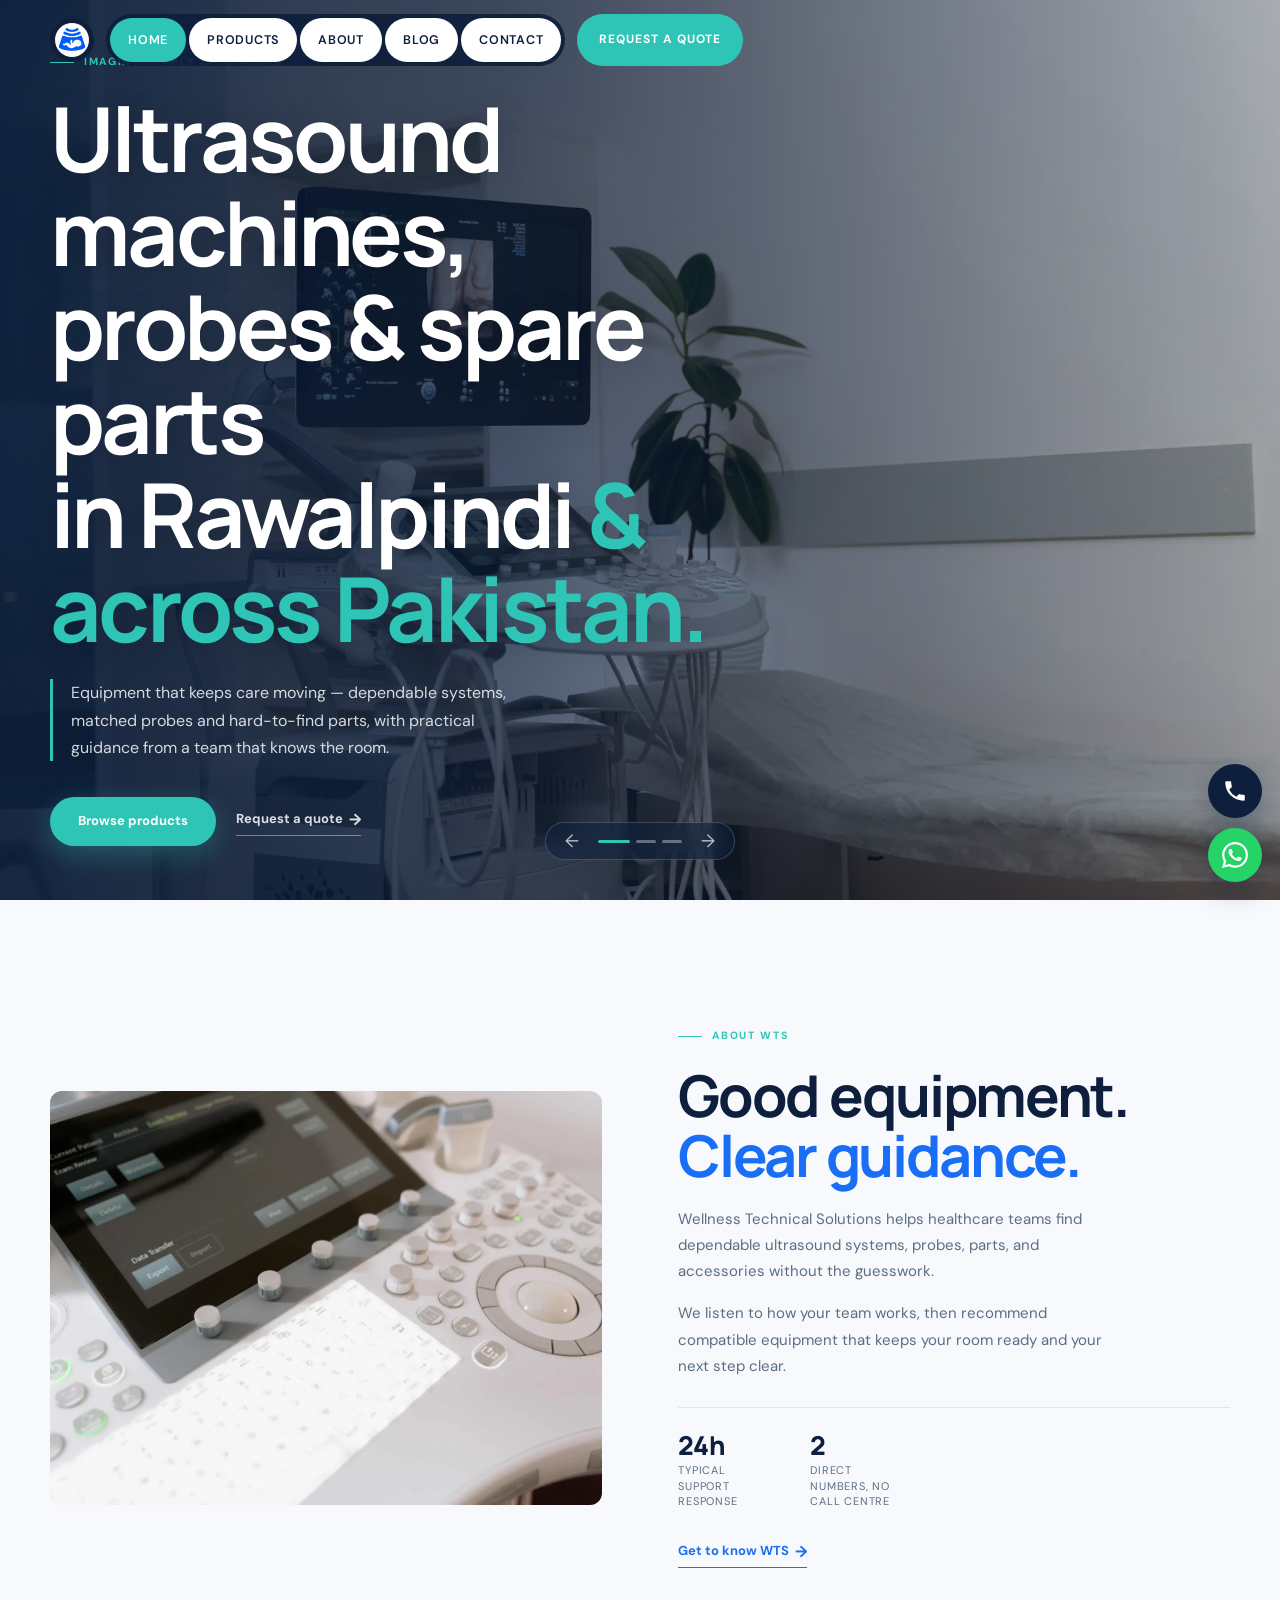
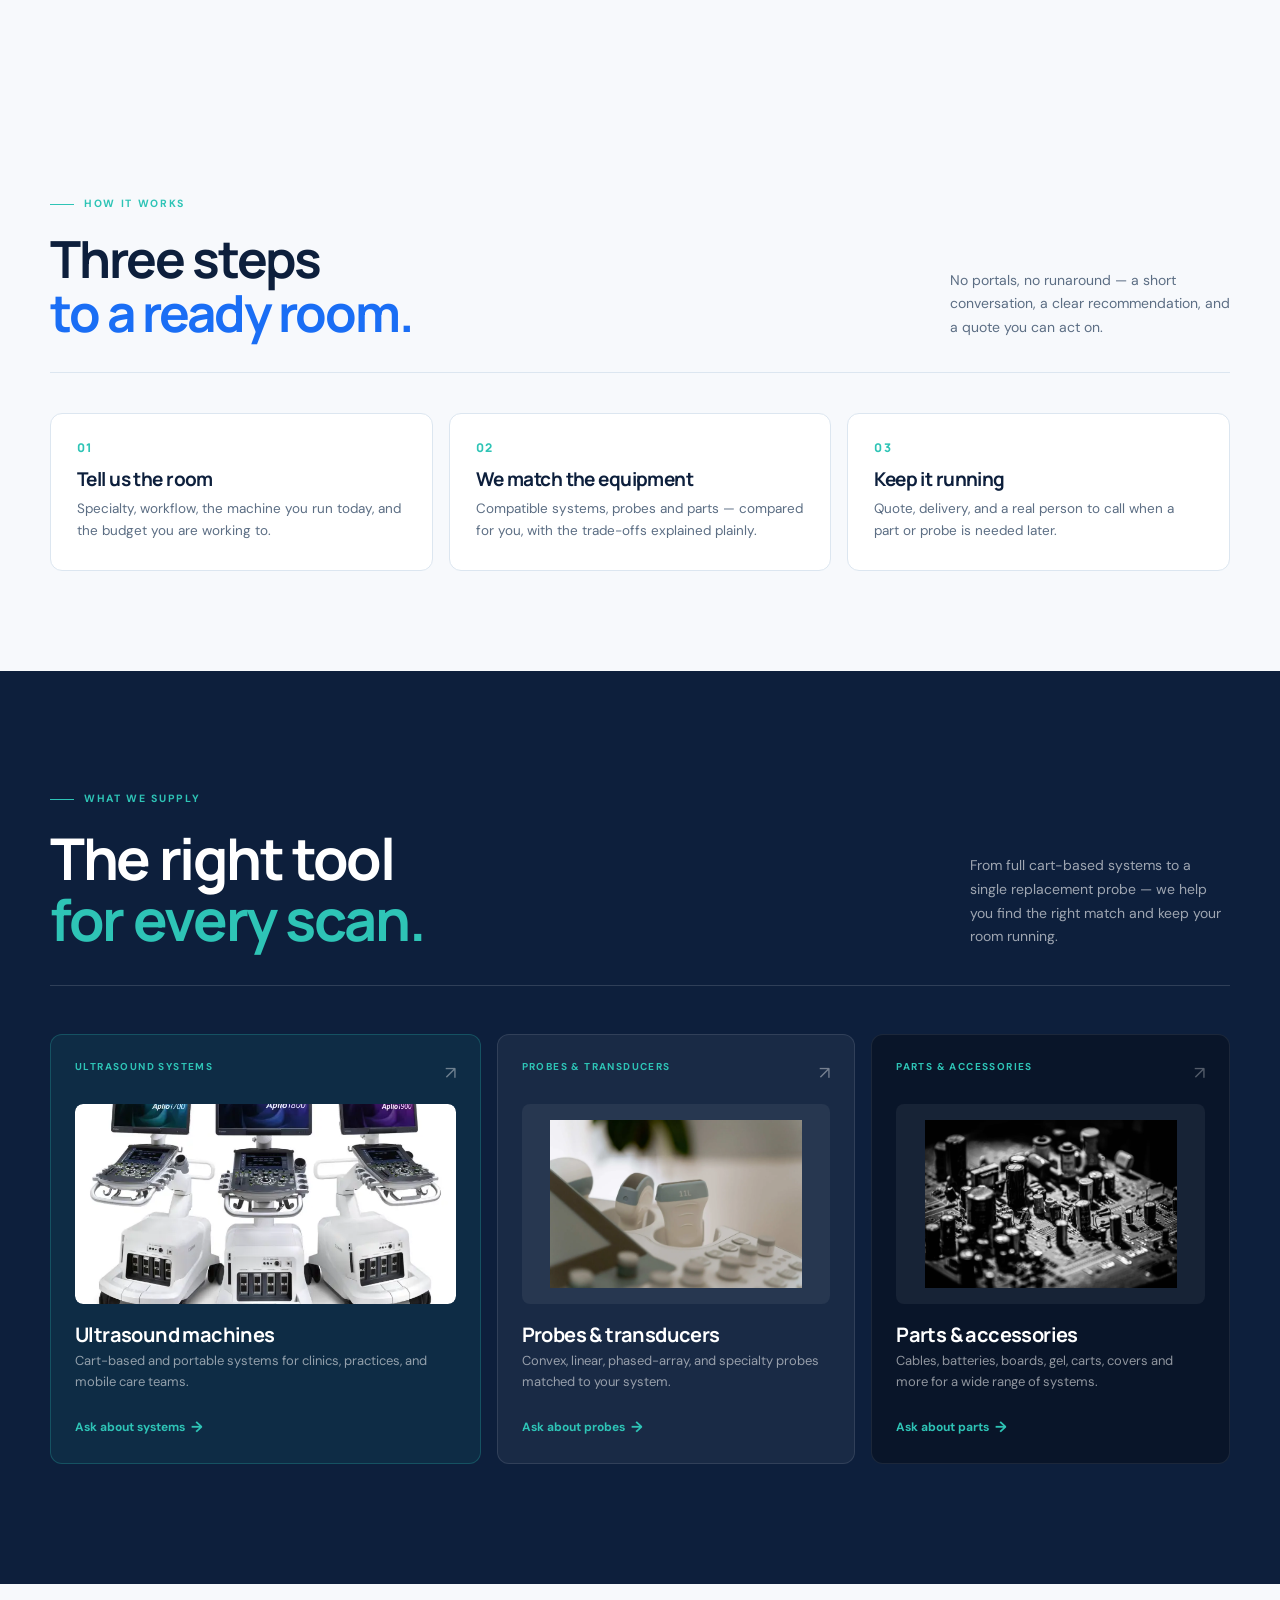
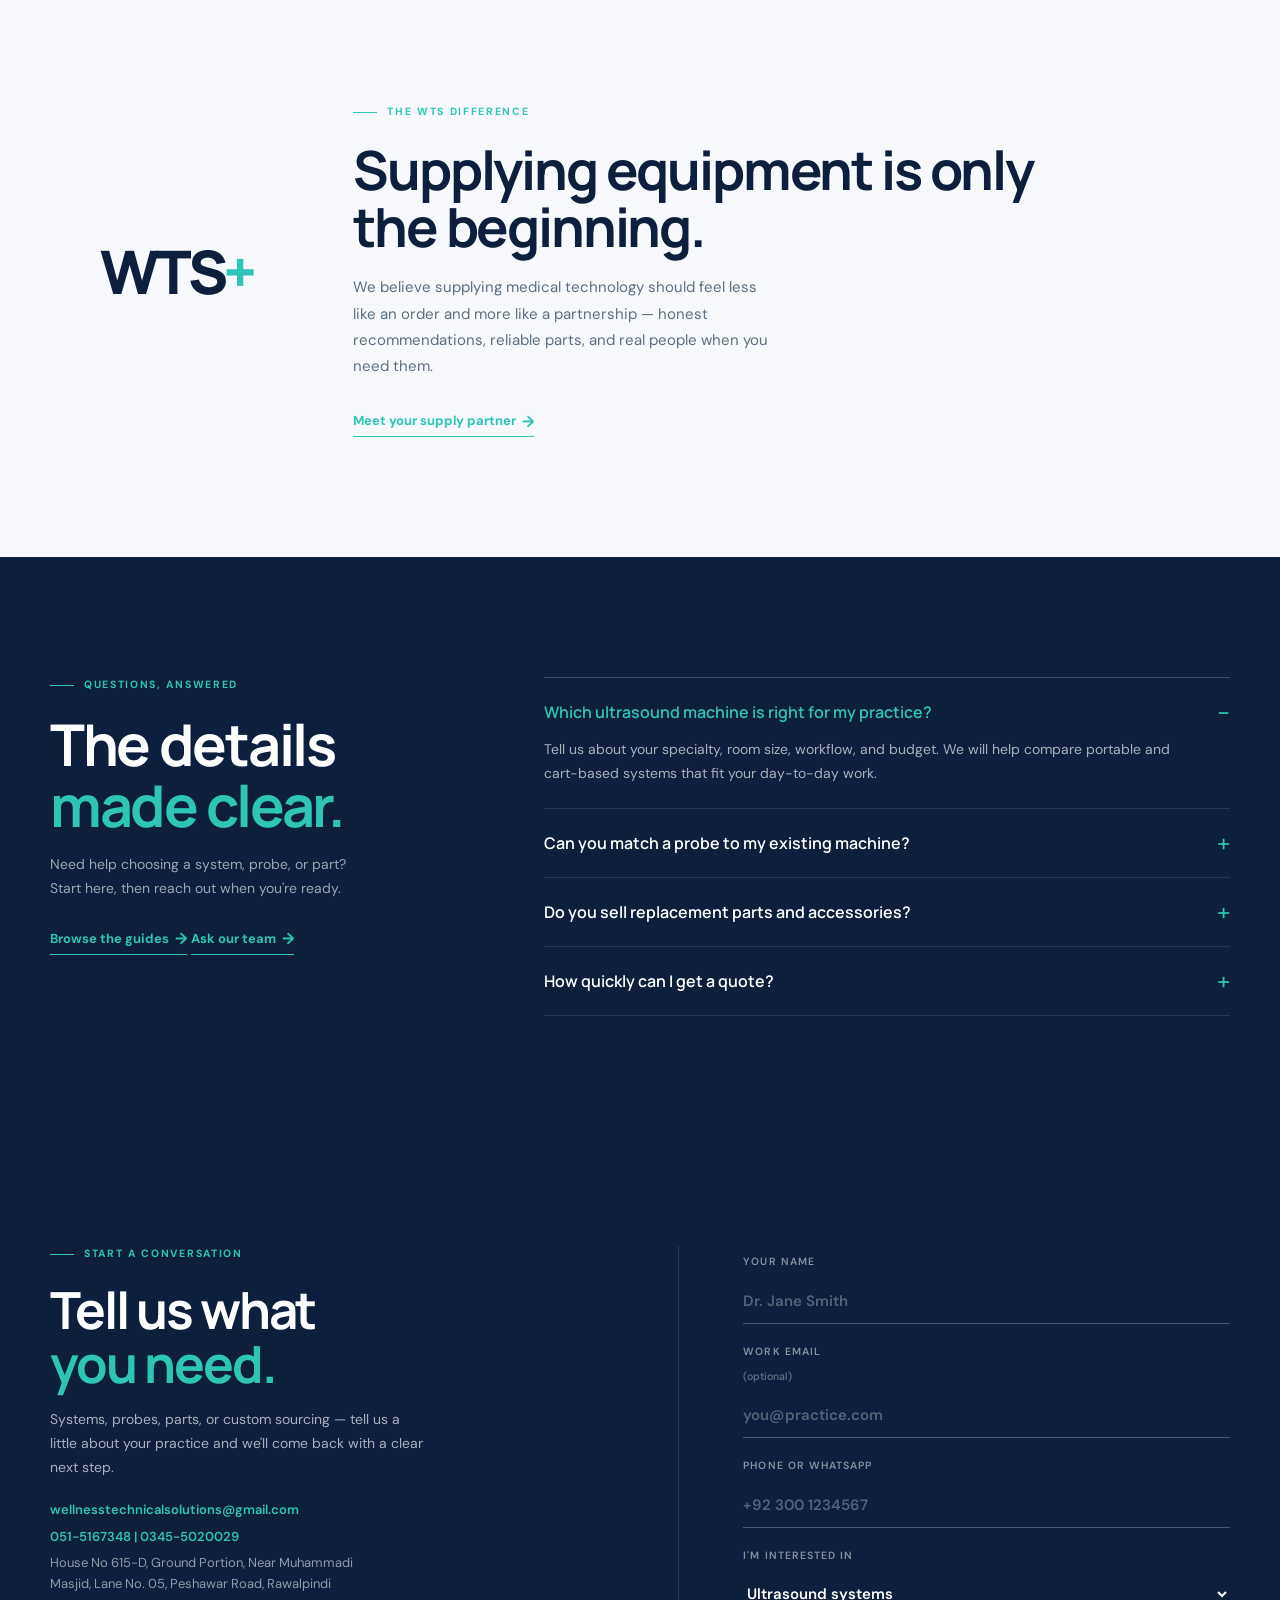
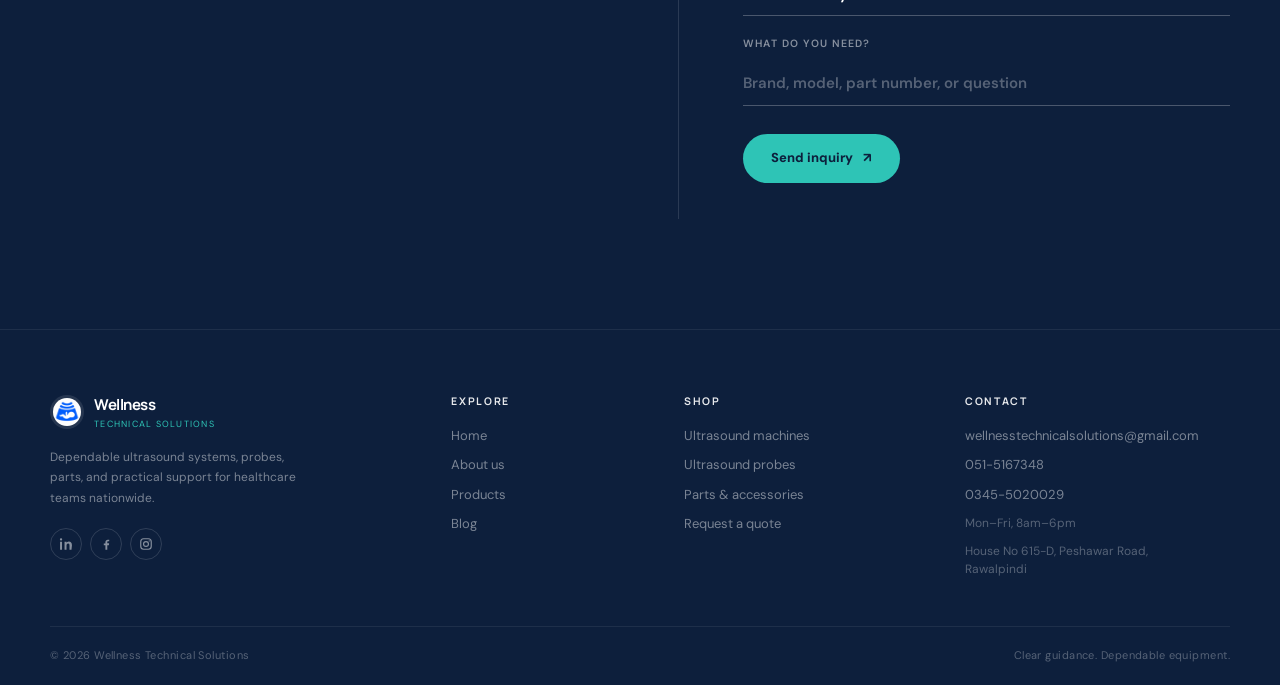
==== commit 28f5415f: "SEO quick wins (titles, schema, WhatsApp, phone fields) and layout fixes" ====
--- a/index.html
+++ b/index.html
@@ -2,17 +2,27 @@
 <html lang="en">
 <head>
   <meta charset="UTF-8">
+  <meta name="google-site-verification" content="ln1MTrpD6bcORM2o4TqfpPN8yb_F4MUgL1fzC8BlH-0">
   <meta name="viewport" content="width=device-width, initial-scale=1.0">
-  <meta name="description" content="Wellness Technical Solutions supplies dependable ultrasound systems, probes, parts and accessories for healthcare teams nationwide.">
-  <title>Wellness Technical Solutions | Ultrasound Systems & Probes</title>
+  <meta name="description" content="Ultrasound machines, probes and spare parts supplied across Pakistan by Wellness Technical Solutions — compatibility checked and quoted within one business day.">
+  <title>Ultrasound Machines, Probes &amp; Parts in Pakistan | Wellness Technical Solutions</title>
   <meta name="theme-color" content="#0d1f3c">
   <link rel="canonical" href="https://www.wellnesstechsolutions.pk/">
+  <meta name="robots" content="index, follow, max-image-preview:large, max-snippet:-1">
+  <meta name="author" content="Wellness Technical Solutions">
+  <meta name="geo.region" content="PK-PB">
+  <meta name="geo.placename" content="Rawalpindi">
+  <meta name="geo.position" content="33.5651;73.0169">
+  <meta name="ICBM" content="33.5651, 73.0169">
+  <link rel="alternate" hreflang="en-pk" href="https://www.wellnesstechsolutions.pk/">
+  <link rel="alternate" hreflang="x-default" href="https://www.wellnesstechsolutions.pk/">
+  <link rel="sitemap" type="application/xml" href="/sitemap.xml">
   <link rel="icon" href="favicon.ico" sizes="48x48">
   <link rel="icon" href="favicon.png" type="image/png" sizes="64x64">
   <link rel="apple-touch-icon" href="apple-touch-icon.png">
   <meta property="og:type" content="website">
   <meta property="og:site_name" content="Wellness Technical Solutions">
-  <meta property="og:locale" content="en_US">
+  <meta property="og:locale" content="en_PK">
   <meta property="og:title" content="Wellness Technical Solutions | Ultrasound Systems & Probes">
   <meta property="og:description" content="Wellness Technical Solutions supplies dependable ultrasound systems, probes, parts and accessories for healthcare teams nationwide.">
   <meta property="og:url" content="https://www.wellnesstechsolutions.pk/">
@@ -32,8 +42,8 @@
   <link rel="stylesheet" href="pillnav.css">
   <link rel="preload" as="image" href="assets/hero-1.webp" fetchpriority="high">
   <script src="https://cdnjs.cloudflare.com/ajax/libs/gsap/3.12.5/gsap.min.js" defer></script>
-  <script type="application/ld+json">{"@context":"https://schema.org","@type":"Organization","@id":"https://www.wellnesstechsolutions.pk/#organization","name":"Wellness Technical Solutions","alternateName":"WTS","url":"https://www.wellnesstechsolutions.pk/","logo":{"@type":"ImageObject","url":"https://www.wellnesstechsolutions.pk/assets/logo.png","width":256,"height":256},"description":"Supplier of dependable ultrasound systems, probes, parts, and accessories for healthcare teams.","email":"wellnesstechnicalsolutions@gmail.com","telephone":"+92 51 5167348","address":{"@type":"PostalAddress","streetAddress":"House No 615-D, Ground Portion, Near Muhammadi Masjid, Lane No. 05, Peshawar Road","addressLocality":"Rawalpindi","addressRegion":"Punjab","addressCountry":"PK"},"contactPoint":[{"@type":"ContactPoint","contactType":"Sales and support","email":"wellnesstechnicalsolutions@gmail.com","telephone":"+92 51 5167348","availableLanguage":["en"],"hoursAvailable":{"@type":"OpeningHoursSpecification","dayOfWeek":["Monday","Tuesday","Wednesday","Thursday","Friday"],"opens":"08:00","closes":"18:00"}},{"@type":"ContactPoint","contactType":"Sales and support","telephone":"+92 345 5020029","areaServed":"PK"}],"sameAs":["https://www.linkedin.com/company/wellness-technical-solutions","https://www.facebook.com/profile.php?id=61593964842309","https://www.instagram.com/wellnesstechnicalsolutions"]}</script>
-  <script type="application/ld+json">{"@context":"https://schema.org","@type":"WebSite","@id":"https://www.wellnesstechsolutions.pk/#website","url":"https://www.wellnesstechsolutions.pk/","name":"Wellness Technical Solutions","alternateName":"WTS","inLanguage":"en","publisher":{"@id":"https://www.wellnesstechsolutions.pk/#organization"}}</script>
+  <script type="application/ld+json">{"@context":"https://schema.org","@type":"Organization","@id":"https://www.wellnesstechsolutions.pk/#organization","name":"Wellness Technical Solutions","alternateName":["WTS","Wellness Tech Solutions"],"url":"https://www.wellnesstechsolutions.pk/","logo":{"@type":"ImageObject","url":"https://www.wellnesstechsolutions.pk/assets/logo.png","width":256,"height":256},"description":"Supplier of dependable ultrasound systems, probes, parts, and accessories for healthcare teams.","email":"wellnesstechnicalsolutions@gmail.com","telephone":"+92 51 5167348","address":{"@type":"PostalAddress","streetAddress":"House No 615-D, Ground Portion, Near Muhammadi Masjid, Lane No. 05, Peshawar Road","addressLocality":"Rawalpindi","addressRegion":"Punjab","addressCountry":"PK"},"contactPoint":[{"@type":"ContactPoint","contactType":"Sales and support","email":"wellnesstechnicalsolutions@gmail.com","telephone":"+92 51 5167348","availableLanguage":["en"],"hoursAvailable":{"@type":"OpeningHoursSpecification","dayOfWeek":["Monday","Tuesday","Wednesday","Thursday","Friday"],"opens":"08:00","closes":"18:00"}},{"@type":"ContactPoint","contactType":"Sales and support","telephone":"+92 345 5020029","areaServed":"PK"}],"geo":{"@type":"GeoCoordinates","latitude":33.5651,"longitude":73.0169},"areaServed":{"@type":"Country","name":"Pakistan"},"sameAs":["https://www.linkedin.com/company/wellness-technical-solutions","https://www.facebook.com/profile.php?id=61593964842309","https://www.instagram.com/wellnesstechnicalsolutions"]}</script>
+  <script type="application/ld+json">{"@context":"https://schema.org","@type":"WebSite","@id":"https://www.wellnesstechsolutions.pk/#website","url":"https://www.wellnesstechsolutions.pk/","name":"Wellness Technical Solutions","alternateName":["WTS","Wellness Tech Solutions"],"inLanguage":"en","publisher":{"@id":"https://www.wellnesstechsolutions.pk/#organization"}}</script>
   <script type="application/ld+json">{"@context":"https://schema.org","@type":"FAQPage","mainEntity":[{"@type":"Question","name":"Which ultrasound machine is right for my practice?","acceptedAnswer":{"@type":"Answer","text":"Tell us about your specialty, room size, workflow, and budget. We will help compare portable and cart-based systems that fit your day-to-day work."}},{"@type":"Question","name":"Can you match a probe to my existing machine?","acceptedAnswer":{"@type":"Answer","text":"Yes. Share the make and model of your system, or send us the part number, and we will confirm compatibility before you order."}},{"@type":"Question","name":"Do you sell replacement parts and accessories?","acceptedAnswer":{"@type":"Answer","text":"Yes. We source batteries, cables, boards, gel, and other ultrasound accessories for a range of systems."}},{"@type":"Question","name":"How quickly can I get a quote?","acceptedAnswer":{"@type":"Answer","text":"Most requests receive a clear response within 24 hours. Include the equipment or part details you have so we can move quickly."}}]}</script>
 </head>
 <body class="home-page">
@@ -43,13 +53,13 @@
   <!-- ── Top nav ── -->
   <div class="pill-nav-container">
     <nav class="pill-nav" style="--base: rgba(13,31,60,.9); --pill-bg: #fff; --hover-text: #0d1f3c; --pill-text: #0d1f3c;">
-      <a class="pill-logo" href="index.html" aria-label="Home">
+      <a class="pill-logo" href="/" aria-label="Home">
         <img src="assets/logo.png" width="256" height="256" alt="Wellness Technical Solutions logo">
       </a>
       <div class="pill-nav-items desktop-only">
         <ul class="pill-list" role="menubar">
           <li role="none">
-            <a role="menuitem" href="index.html" class="pill is-active" aria-label="Home">
+            <a role="menuitem" href="/" class="pill is-active" aria-label="Home">
               <span class="hover-circle" aria-hidden="true"></span>
               <span class="label-stack">
                 <span class="pill-label">Home</span>
@@ -58,7 +68,7 @@
             </a>
           </li>
           <li role="none">
-            <a role="menuitem" href="products.html" class="pill" aria-label="Products">
+            <a role="menuitem" href="/products" class="pill" aria-label="Products">
               <span class="hover-circle" aria-hidden="true"></span>
               <span class="label-stack">
                 <span class="pill-label">Products</span>
@@ -67,7 +77,7 @@
             </a>
           </li>
           <li role="none">
-            <a role="menuitem" href="about.html" class="pill" aria-label="About">
+            <a role="menuitem" href="/about" class="pill" aria-label="About">
               <span class="hover-circle" aria-hidden="true"></span>
               <span class="label-stack">
                 <span class="pill-label">About</span>
@@ -76,7 +86,7 @@
             </a>
           </li>
           <li role="none">
-            <a role="menuitem" href="blog.html" class="pill" aria-label="Blog">
+            <a role="menuitem" href="/blog" class="pill" aria-label="Blog">
               <span class="hover-circle" aria-hidden="true"></span>
               <span class="label-stack">
                 <span class="pill-label">Blog</span>
@@ -85,7 +95,7 @@
             </a>
           </li>
           <li role="none">
-            <a role="menuitem" href="contact.html" class="pill" aria-label="Contact">
+            <a role="menuitem" href="/contact" class="pill" aria-label="Contact">
               <span class="hover-circle" aria-hidden="true"></span>
               <span class="label-stack">
                 <span class="pill-label">Contact</span>
@@ -96,7 +106,7 @@
         </ul>
       </div>
       <div class="pill-nav-right desktop-only">
-        <a href="contact.html" class="pill-cta-button">Request a quote</a>
+        <a href="#contact" class="pill-cta-button">Request a quote</a>
       </div>
       <button class="mobile-menu-button mobile-only" aria-label="Toggle menu">
         <span class="hamburger-line"></span>
@@ -105,11 +115,11 @@
     </nav>
     <div class="mobile-menu-popover mobile-only">
       <ul class="mobile-menu-list">
-        <li><a href="index.html" class="mobile-menu-link is-active">Home</a></li>
-        <li><a href="products.html" class="mobile-menu-link">Products</a></li>
-        <li><a href="about.html" class="mobile-menu-link">About</a></li>
-        <li><a href="blog.html" class="mobile-menu-link">Blog</a></li>
-        <li><a href="contact.html" class="mobile-menu-link">Contact</a></li>
+        <li><a href="/" class="mobile-menu-link is-active">Home</a></li>
+        <li><a href="/products" class="mobile-menu-link">Products</a></li>
+        <li><a href="/about" class="mobile-menu-link">About</a></li>
+        <li><a href="/blog" class="mobile-menu-link">Blog</a></li>
+        <li><a href="/contact" class="mobile-menu-link">Contact</a></li>
       </ul>
     </div>
   </div>
@@ -132,10 +142,10 @@
 
       <div class="home-hero-copy reveal">
         <p class="eyebrow"><span class="eyebrow-line"></span> Imaging supply specialists</p>
-        <h1>Equipment that<br>keeps care <em>moving.</em></h1>
-        <p class="hero-text">Dependable ultrasound machines, matched probes, and hard-to-find parts — with practical guidance from a team that knows the room.</p>
+        <h1>Ultrasound machines, probes &amp; spare parts<br>in Rawalpindi <em>&amp; across Pakistan.</em></h1>
+        <p class="hero-text">Equipment that keeps care moving — dependable systems, matched probes and hard-to-find parts, with practical guidance from a team that knows the room.</p>
         <div class="hero-actions">
-          <a class="button button-primary" href="products.html">Browse products</a>
+          <a class="button button-primary" href="/products">Browse products</a>
           <a class="text-link" href="#contact">Request a quote <span aria-hidden="true">→</span></a>
         </div>
       </div>
@@ -163,15 +173,15 @@
         <p>We listen to how your team works, then recommend compatible equipment that keeps your room ready and your next step clear.</p>
         <div class="home-about-details">
           <div>
-            <strong data-count="15" data-suffix="+">15+</strong>
-            <span>Years in healthcare technology</span>
-          </div>
-          <div>
             <strong data-count="24" data-suffix="h">24h</strong>
             <span>Typical support response</span>
           </div>
-        </div>
-        <a class="text-link" href="about.html">Get to know WTS <span>→</span></a>
+          <div>
+            <strong>2</strong>
+            <span>Direct numbers, no call centre</span>
+          </div>
+        </div>
+        <a class="text-link" href="/about">Get to know WTS <span>→</span></a>
       </div>
     </section>
 
@@ -224,7 +234,7 @@
           <div class="product-info">
             <h3>Ultrasound machines</h3>
             <p>Cart-based and portable systems for clinics, practices, and mobile care teams.</p>
-            <a class="product-cta" href="contact.html">Ask about systems <span>→</span></a>
+            <a class="product-cta" href="/contact#quote-form">Ask about systems <span>→</span></a>
           </div>
         </article>
         <article class="product-card" data-category="probes">
@@ -238,7 +248,7 @@
           <div class="product-info">
             <h3>Probes &amp; transducers</h3>
             <p>Convex, linear, phased-array, and specialty probes matched to your system.</p>
-            <a class="product-cta" href="contact.html">Ask about probes <span>→</span></a>
+            <a class="product-cta" href="/contact#quote-form">Ask about probes <span>→</span></a>
           </div>
         </article>
         <article class="product-card card-dark" data-category="parts">
@@ -252,7 +262,7 @@
           <div class="product-info">
             <h3>Parts &amp; accessories</h3>
             <p>Cables, batteries, boards, gel, carts, covers and more for a wide range of systems.</p>
-            <a class="product-cta" href="contact.html">Ask about parts <span>→</span></a>
+            <a class="product-cta" href="/contact#quote-form">Ask about parts <span>→</span></a>
           </div>
         </article>
       </div>
@@ -275,7 +285,7 @@
         <p class="eyebrow"><span class="eyebrow-line"></span> Questions, answered</p>
         <h2 id="faq-title">The details<br><em>made clear.</em></h2>
         <p>Need help choosing a system, probe, or part? Start here, then reach out when you're ready.</p>
-        <a class="text-link" href="blog.html">Browse the guides <span>→</span></a>
+        <a class="text-link" href="/blog">Browse the guides <span>→</span></a>
         <a class="text-link" href="#contact">Ask our team <span>→</span></a>
       </div>
       <div class="faq-list reveal reveal-delay-1">
@@ -298,47 +308,6 @@
       </div>
     </section>
 
-    <!-- ── Reviews ── -->
-    <section id="reviews" class="reviews" aria-labelledby="reviews-title">
-      <div class="reviews-heading reveal">
-        <div>
-          <p class="eyebrow"><span class="eyebrow-line"></span> What partners say</p>
-          <h2 id="reviews-title">Trusted by teams<br><em>who keep moving.</em></h2>
-        </div>
-        <div class="reviews-rating">
-          <strong>4.9</strong>
-          <span>&#9733;&#9733;&#9733;&#9733;&#9733;</span>
-          <small>Average partner rating</small>
-        </div>
-      </div>
-      <div class="review-grid">
-        <article class="review-card">
-          <div class="review-stars" aria-label="5 out of 5 stars">&#9733;&#9733;&#9733;&#9733;&#9733;</div>
-          <blockquote>"WTS helped us find a compatible probe quickly and explained every option clearly. The whole process felt straightforward."</blockquote>
-          <div class="review-author">
-            <strong>Dr. Maya Reynolds</strong>
-            <span>Imaging Director, Northside Clinic</span>
-          </div>
-        </article>
-        <article class="review-card">
-          <div class="review-stars" aria-label="5 out of 5 stars">&#9733;&#9733;&#9733;&#9733;&#9733;</div>
-          <blockquote>"We needed a dependable portable system without overbuying. Their guidance helped us choose with confidence."</blockquote>
-          <div class="review-author">
-            <strong>Jordan Lee</strong>
-            <span>Practice Manager, Clearview Health</span>
-          </div>
-        </article>
-        <article class="review-card">
-          <div class="review-stars" aria-label="5 out of 5 stars">&#9733;&#9733;&#9733;&#9733;&#9733;</div>
-          <blockquote>"When a replacement part became urgent, the WTS team responded fast and made sure it matched our machine."</blockquote>
-          <div class="review-author">
-            <strong>Alex Morgan</strong>
-            <span>Operations Lead, Westbrook Imaging</span>
-          </div>
-        </article>
-      </div>
-    </section>
-
     <!-- ── Contact ── -->
     <section id="contact" class="contact" aria-labelledby="contact-title">
       <div class="contact-copy reveal">
@@ -351,12 +320,20 @@
           <span class="contact-address">House No 615-D, Ground Portion, Near Muhammadi Masjid, Lane No. 05, Peshawar Road, Rawalpindi</span>
         </div>
       </div>
-      <form class="contact-form reveal reveal-delay-1" id="contact-form">
+      <form class="contact-form reveal reveal-delay-1" id="contact-form" action="https://formsubmit.co/wellnesstechnicalsolutions@gmail.com" method="POST">
+        <input type="hidden" name="_subject" value="New quote request from wellnesstechsolutions.pk">
+        <input type="hidden" name="_template" value="table">
+        <input type="hidden" name="_captcha" value="false">
+        <input type="hidden" name="_next" value="https://www.wellnesstechsolutions.pk/contact">
+        <input type="hidden" name="_honey" style="display:none" tabindex="-1" autocomplete="off">
         <label for="name">Your name
           <input id="name" name="name" type="text" placeholder="Dr. Jane Smith" autocomplete="name" required>
         </label>
-        <label for="email">Work email
-          <input id="email" name="email" type="email" placeholder="you@practice.com" autocomplete="email" required>
+        <label for="email">Work email <span class="label-hint">(optional)</span>
+          <input id="email" name="email" type="email" placeholder="you@practice.com" autocomplete="email">
+        </label>
+        <label for="phone">Phone or WhatsApp
+          <input id="phone" name="phone" type="tel" placeholder="+92 300 1234567" autocomplete="tel" required>
         </label>
         <label for="interest">I'm interested in
           <select id="interest" name="interest">
@@ -366,6 +343,9 @@
             <option>Custom sourcing / something else</option>
           </select>
         </label>
+        <label for="message">What do you need?
+          <input id="message" name="message" type="text" placeholder="Brand, model, part number, or question" required>
+        </label>
         <button class="button" type="submit">Send inquiry <span aria-hidden="true">↗</span></button>
         <p class="form-message" aria-live="polite"></p>
       </form>
@@ -376,7 +356,7 @@
   <footer class="site-footer">
     <div class="footer-main">
       <div class="footer-brand-block">
-        <a class="footer-brand" href="index.html">
+        <a class="footer-brand" href="/">
           <img src="assets/logo.png" width="256" height="256" alt="">
           <span><strong>Wellness</strong><small>Technical Solutions</small></span>
         </a>
@@ -395,17 +375,17 @@
       </div>
       <div class="footer-column">
         <h3>Explore</h3>
-        <a href="index.html">Home</a>
-        <a href="about.html">About us</a>
-        <a href="products.html">Products</a>
-        <a href="blog.html">Blog</a>
+        <a href="/">Home</a>
+        <a href="/about">About us</a>
+        <a href="/products">Products</a>
+        <a href="/blog">Blog</a>
       </div>
       <div class="footer-column">
         <h3>Shop</h3>
-        <a href="products.html">Ultrasound machines</a>
-        <a href="products.html">Ultrasound probes</a>
-        <a href="products.html">Parts &amp; accessories</a>
-        <a href="contact.html">Request a quote</a>
+        <a href="/products">Ultrasound machines</a>
+        <a href="/products">Ultrasound probes</a>
+        <a href="/products">Parts &amp; accessories</a>
+        <a href="/contact#quote-form">Request a quote</a>
       </div>
       <div class="footer-column footer-contact">
         <h3>Contact</h3>
@@ -423,11 +403,19 @@
 
 
   <div class="mobile-cta mobile-only" role="region" aria-label="Quick actions">
-    <a class="button button-outline" href="products.html">Browse products</a>
-    <a class="button button-primary" href="contact.html#quote-form">Request a quote</a>
+    <a class="button button-outline" href="/products">Browse products</a>
+    <a class="button button-primary" href="/contact#quote-form">Request a quote</a>
   </div>
 
   <script src="script.js"></script>
   <script src="pillnav.js"></script>
+  <div class="floating-contact" aria-label="Quick contact">
+    <a class="float-btn float-call" href="tel:+92515167348" aria-label="Call Wellness Technical Solutions">
+      <svg viewBox="0 0 24 24" aria-hidden="true"><path d="M6.62 10.79a15.05 15.05 0 0 0 6.59 6.59l2.2-2.2a1 1 0 0 1 1.02-.24 11.36 11.36 0 0 0 3.57.57 1 1 0 0 1 1 1V20a1 1 0 0 1-1 1A17 17 0 0 1 3 4a1 1 0 0 1 1-1h3.5a1 1 0 0 1 1 1 11.36 11.36 0 0 0 .57 3.57 1 1 0 0 1-.24 1.02l-2.2 2.2z"/></svg>
+    </a>
+    <a class="float-btn float-whatsapp" href="https://wa.me/923455020029?text=Hello%20WTS%2C%20I%27d%20like%20to%20ask%20about%20ultrasound%20equipment." target="_blank" rel="noopener noreferrer" aria-label="Chat with Wellness Technical Solutions on WhatsApp">
+      <svg viewBox="0 0 24 24" aria-hidden="true"><path d="M17.472 14.382c-.297-.149-1.758-.867-2.03-.967-.273-.099-.471-.148-.67.15-.197.297-.767.966-.94 1.164-.173.199-.347.223-.644.075-.297-.15-1.255-.463-2.39-1.475-.883-.788-1.48-1.761-1.653-2.059-.173-.297-.018-.458.13-.606.134-.133.298-.347.446-.52.149-.174.198-.298.298-.497.099-.198.05-.371-.025-.52-.075-.149-.669-1.612-.916-2.207-.242-.579-.487-.5-.669-.51a12.8 12.8 0 0 0-.57-.01c-.198 0-.52.074-.792.372-.272.297-1.04 1.016-1.04 2.479 0 1.462 1.065 2.875 1.213 3.074.149.198 2.096 3.2 5.077 4.487.709.306 1.262.489 1.694.625.712.227 1.36.195 1.871.118.571-.085 1.758-.719 2.006-1.413.248-.694.248-1.289.173-1.413-.074-.124-.272-.198-.57-.347M12.05 21.785h-.004a9.87 9.87 0 0 1-5.031-1.378l-.361-.214-3.741.982.998-3.648-.235-.374a9.86 9.86 0 0 1-1.51-5.26c.001-5.45 4.436-9.884 9.888-9.884 2.64 0 5.122 1.03 6.988 2.898a9.825 9.825 0 0 1 2.893 6.994c-.003 5.45-4.437 9.884-9.885 9.884m8.413-18.297A11.815 11.815 0 0 0 12.05 0C5.495 0 .16 5.335.157 11.892c0 2.096.547 4.142 1.588 5.945L.057 24l6.305-1.654a11.882 11.882 0 0 0 5.683 1.448h.005c6.554 0 11.89-5.335 11.893-11.893a11.821 11.821 0 0 0-3.48-8.413Z"/></svg>
+    </a>
+  </div>
 </body>
 </html>
--- a/styles.css
+++ b/styles.css
@@ -1641,6 +1641,67 @@
   color: #ff9b86;
 }
 
+.label-hint {
+  font-weight: 500;
+  letter-spacing: 0;
+  text-transform: none;
+  opacity: .75;
+}
+
+/* ── Floating contact buttons ─────────────────────────── */
+.floating-contact {
+  position: fixed;
+  right: 18px;
+  bottom: 18px;
+  z-index: 60;
+  display: flex;
+  flex-direction: column;
+  gap: 10px;
+}
+
+.float-btn {
+  display: grid;
+  place-items: center;
+  width: 54px;
+  height: 54px;
+  border-radius: 50%;
+  color: #fff;
+  box-shadow: 0 10px 26px rgba(13, 31, 60, .3);
+  transition: transform .2s ease, box-shadow .2s ease;
+}
+
+.float-btn:hover,
+.float-btn:focus-visible {
+  transform: translateY(-2px);
+  box-shadow: 0 14px 30px rgba(13, 31, 60, .35);
+}
+
+.float-btn svg {
+  width: 26px;
+  height: 26px;
+  fill: currentColor;
+}
+
+.float-whatsapp {
+  background: #25d366;
+}
+
+.float-call {
+  background: #0d1f3c;
+}
+
+@media (max-width: 768px) {
+  .floating-contact {
+    right: 14px;
+    bottom: calc(14px + env(safe-area-inset-bottom, 0px));
+  }
+
+  .float-btn {
+    width: 56px;
+    height: 56px;
+  }
+}
+
 .contact-form input[aria-invalid="true"],
 .contact-form select[aria-invalid="true"] {
   border-color: #ff9b86;
@@ -2195,7 +2256,7 @@
   border-top: 1px solid var(--line);
   border-bottom: 1px solid var(--line);
   padding: 32px 0;
-  margin: 56px 0;
+  margin: 56px auto;
 }
 
 .stats>div {
@@ -2312,7 +2373,7 @@
 
 /* ── BLOG PAGE ───────────────────────────────────────────── */
 .blog {
-  padding: 0 0 90px;
+  padding: 48px 0 90px;
 }
 
 .blog-grid {
@@ -2602,7 +2663,10 @@
   display: grid;
   grid-template-columns: repeat(4, 1fr);
   gap: 16px;
+  margin-top: -48px;
   margin-bottom: 56px;
+  position: relative;
+  z-index: 2;
 }
 
 .info-card {
@@ -2610,11 +2674,14 @@
   border-radius: var(--radius);
   padding: 26px;
   border: 1px solid var(--line);
-  transition: border-color .2s;
+  box-shadow: 0 20px 45px rgba(13, 31, 60, .14);
+  transition: border-color .2s, transform .2s, box-shadow .2s;
 }
 
 .info-card:hover {
   border-color: var(--teal);
+  transform: translateY(-3px);
+  box-shadow: 0 26px 55px rgba(13, 31, 60, .18);
 }
 
 .info-icon {
@@ -2743,6 +2810,7 @@
 @media (max-width: 800px) {
   .contact-info {
     grid-template-columns: 1fr;
+    margin-top: -28px;
   }
 
   .contact-row {
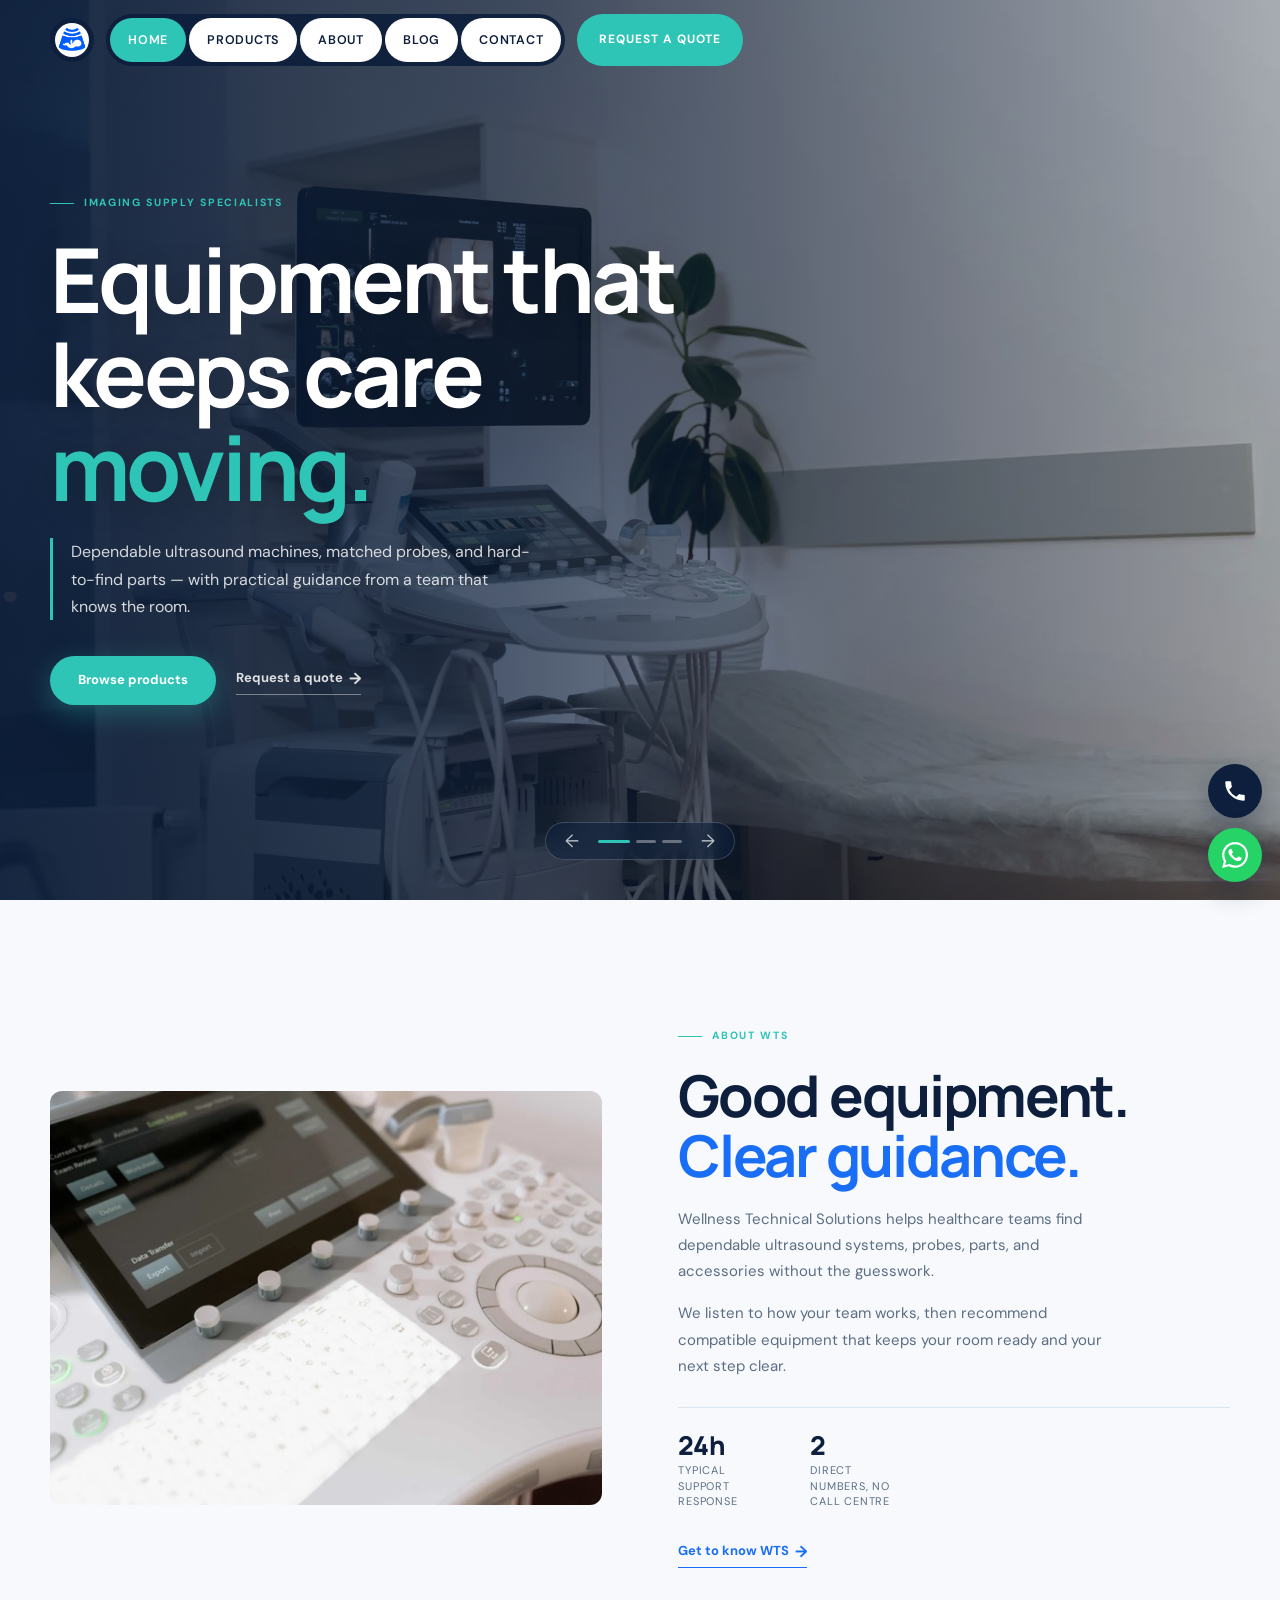
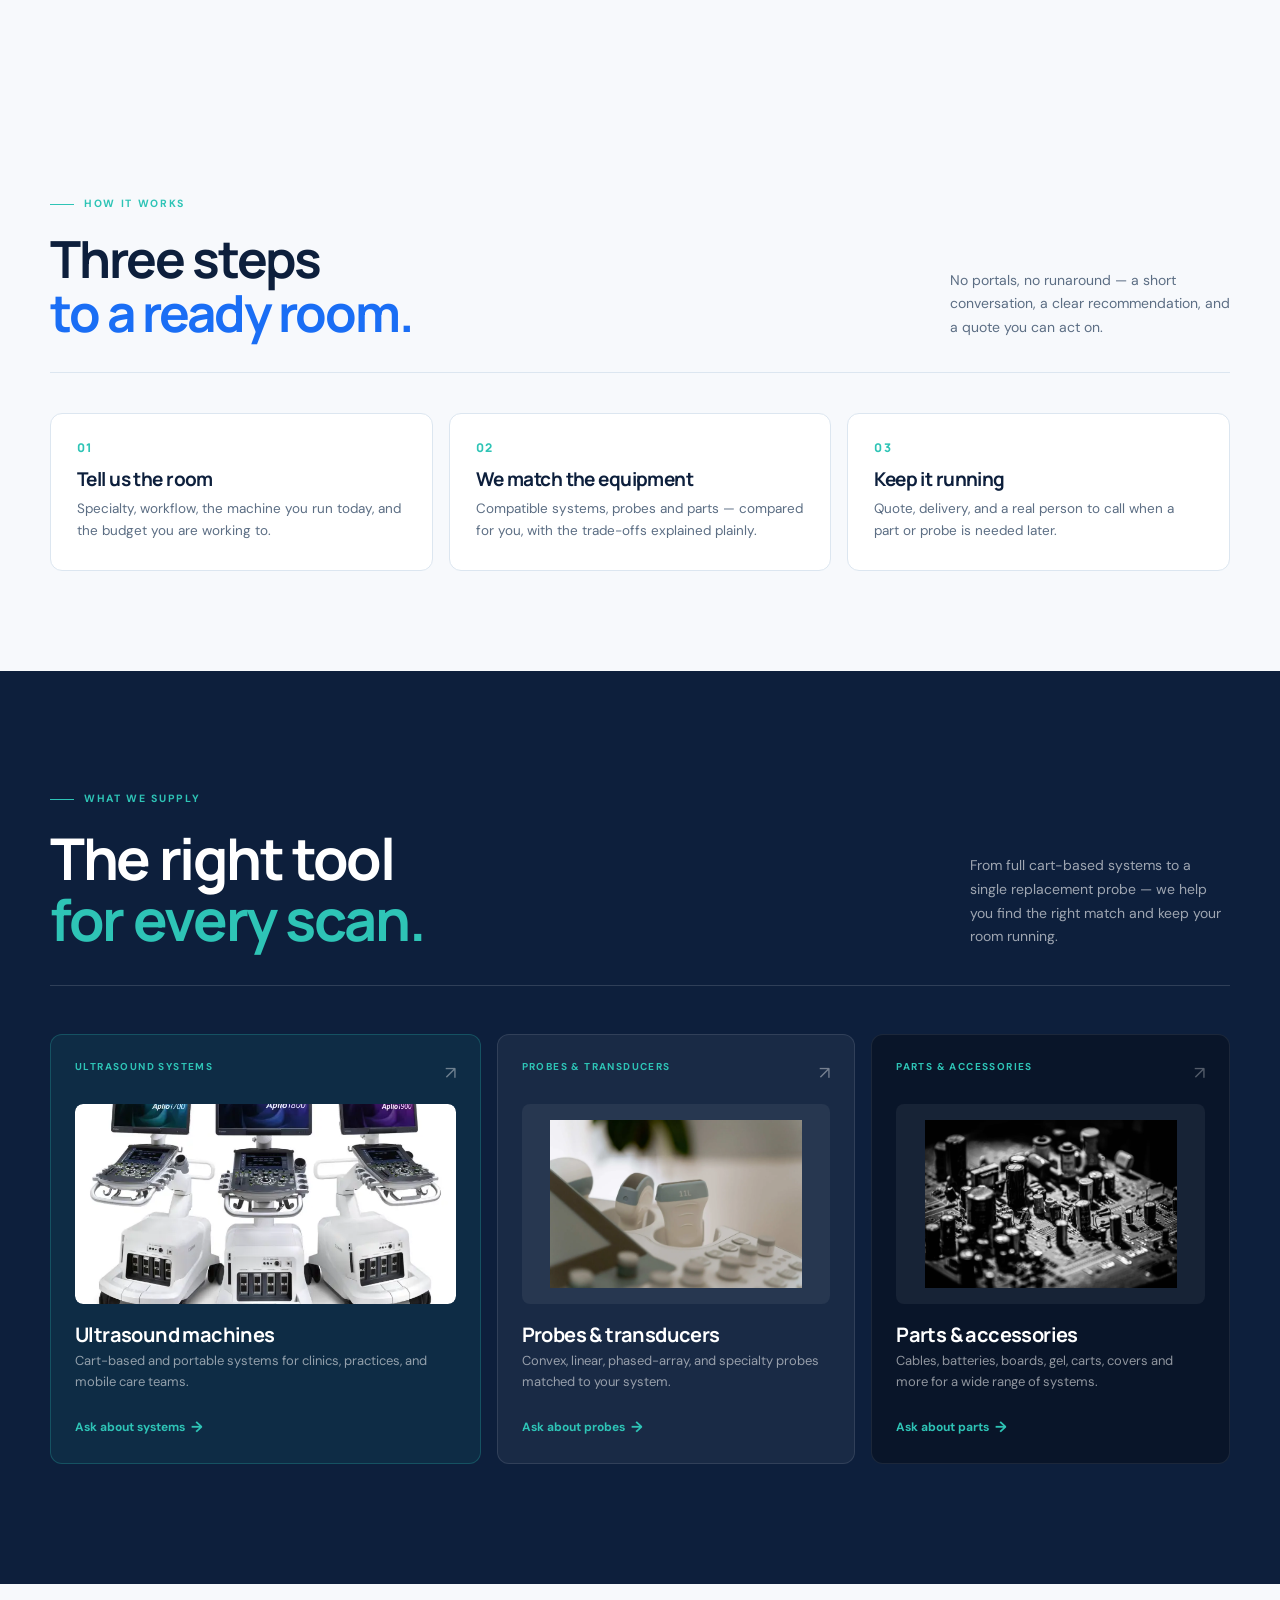
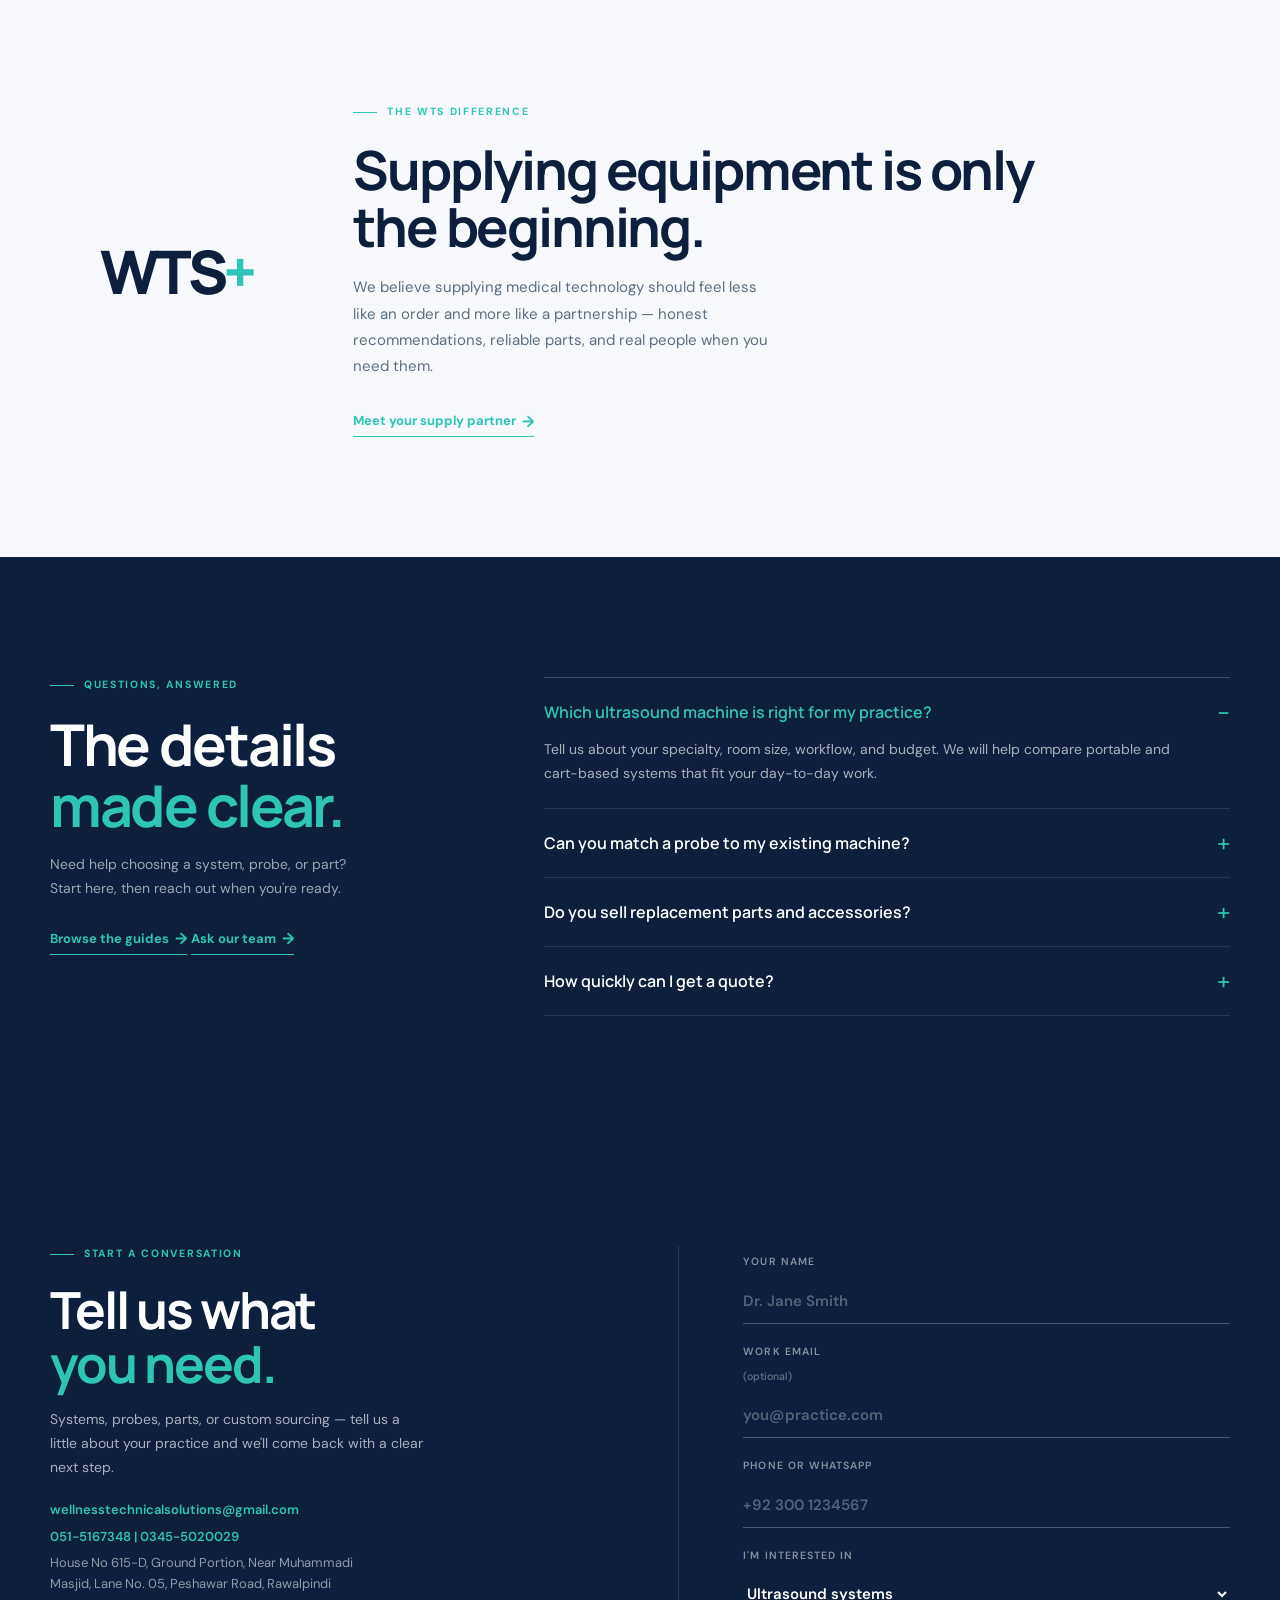
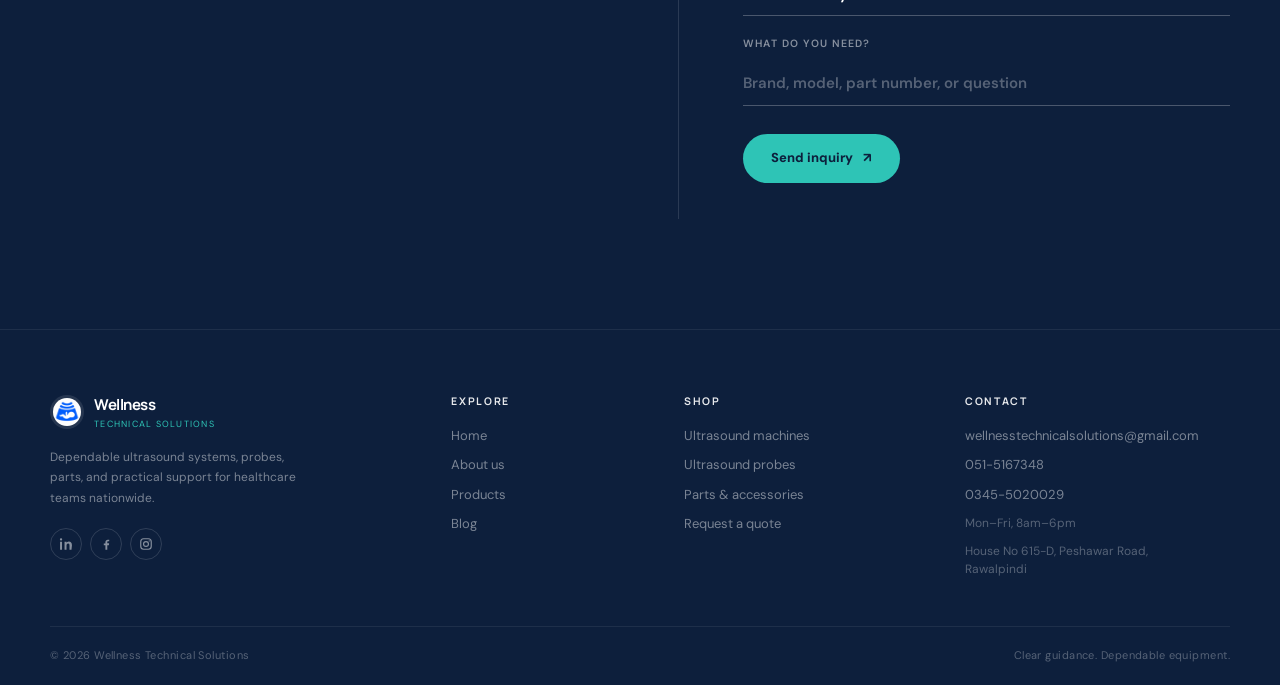
==== commit bf1d0ef2: "Increase contact hero height, restore original home hero copy, shorten CSS/JS cache" ====
--- a/index.html
+++ b/index.html
@@ -142,8 +142,8 @@
 
       <div class="home-hero-copy reveal">
         <p class="eyebrow"><span class="eyebrow-line"></span> Imaging supply specialists</p>
-        <h1>Ultrasound machines, probes &amp; spare parts<br>in Rawalpindi <em>&amp; across Pakistan.</em></h1>
-        <p class="hero-text">Equipment that keeps care moving — dependable systems, matched probes and hard-to-find parts, with practical guidance from a team that knows the room.</p>
+        <h1>Equipment that<br>keeps care <em>moving.</em></h1>
+        <p class="hero-text">Dependable ultrasound machines, matched probes, and hard-to-find parts — with practical guidance from a team that knows the room.</p>
         <div class="hero-actions">
           <a class="button button-primary" href="/products">Browse products</a>
           <a class="text-link" href="#contact">Request a quote <span aria-hidden="true">→</span></a>
--- a/styles.css
+++ b/styles.css
@@ -1963,6 +1963,10 @@
   --hero-line: #ffe0f0;
 }
 
+.contact-hero {
+  min-height: 460px;
+}
+
 .page-hero::after {
   content: '';
   position: absolute;
@@ -2025,6 +2029,10 @@
   .page-hero {
     min-height: 260px;
     padding: 36px 20px;
+  }
+
+  .contact-hero {
+    min-height: 340px;
   }
 
   .page-hero h1 {
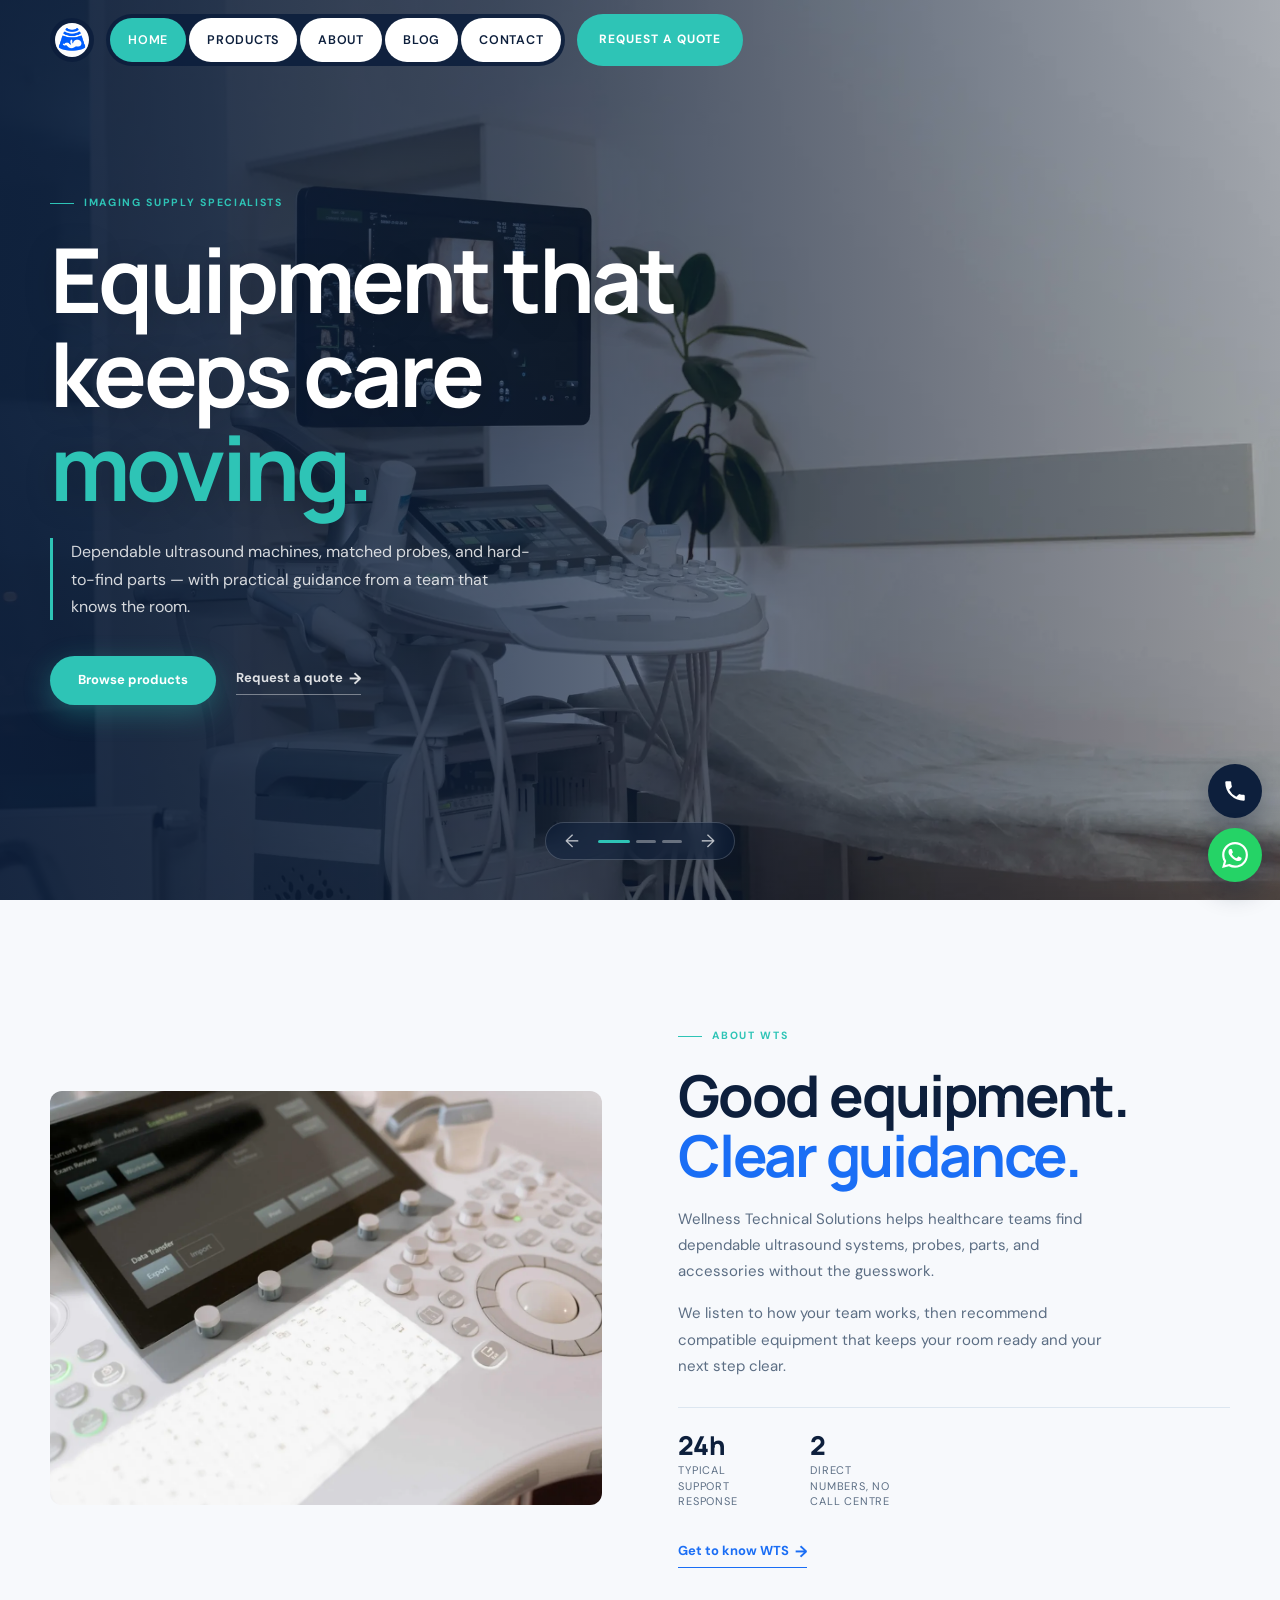
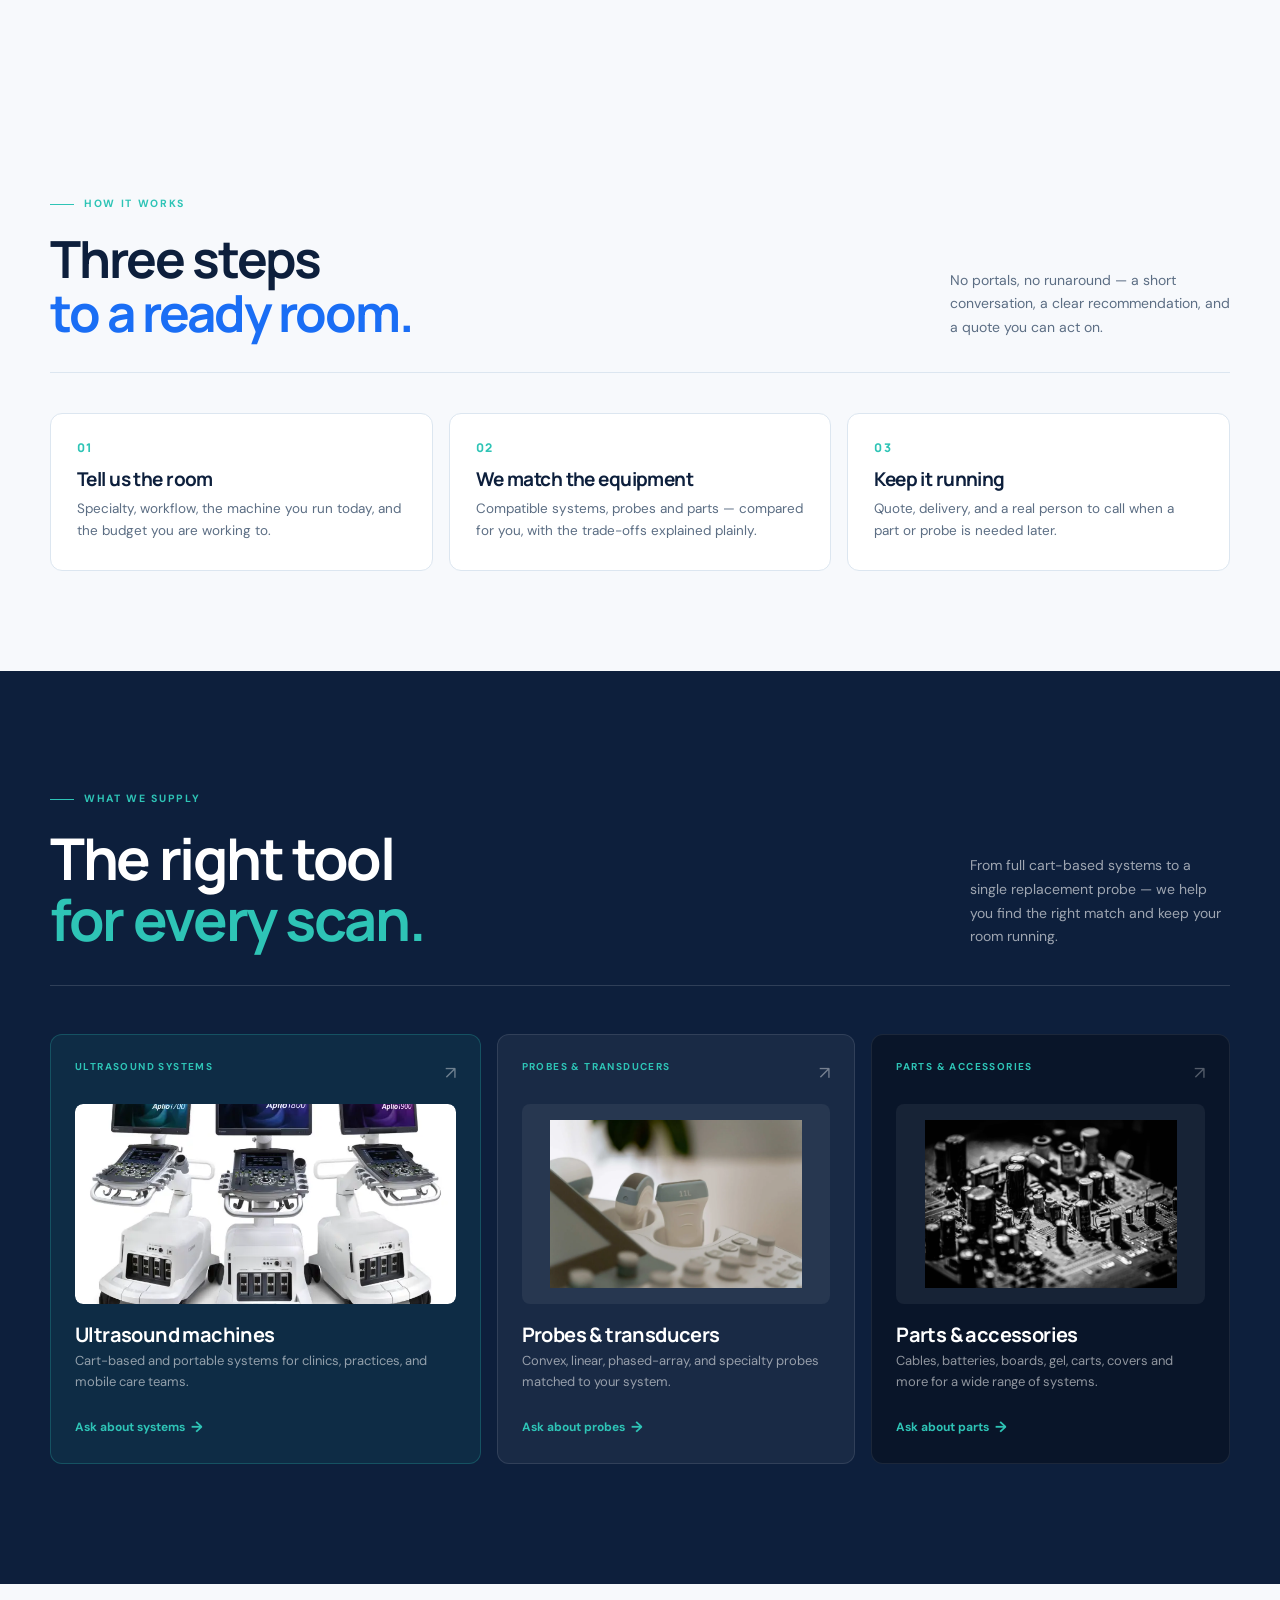
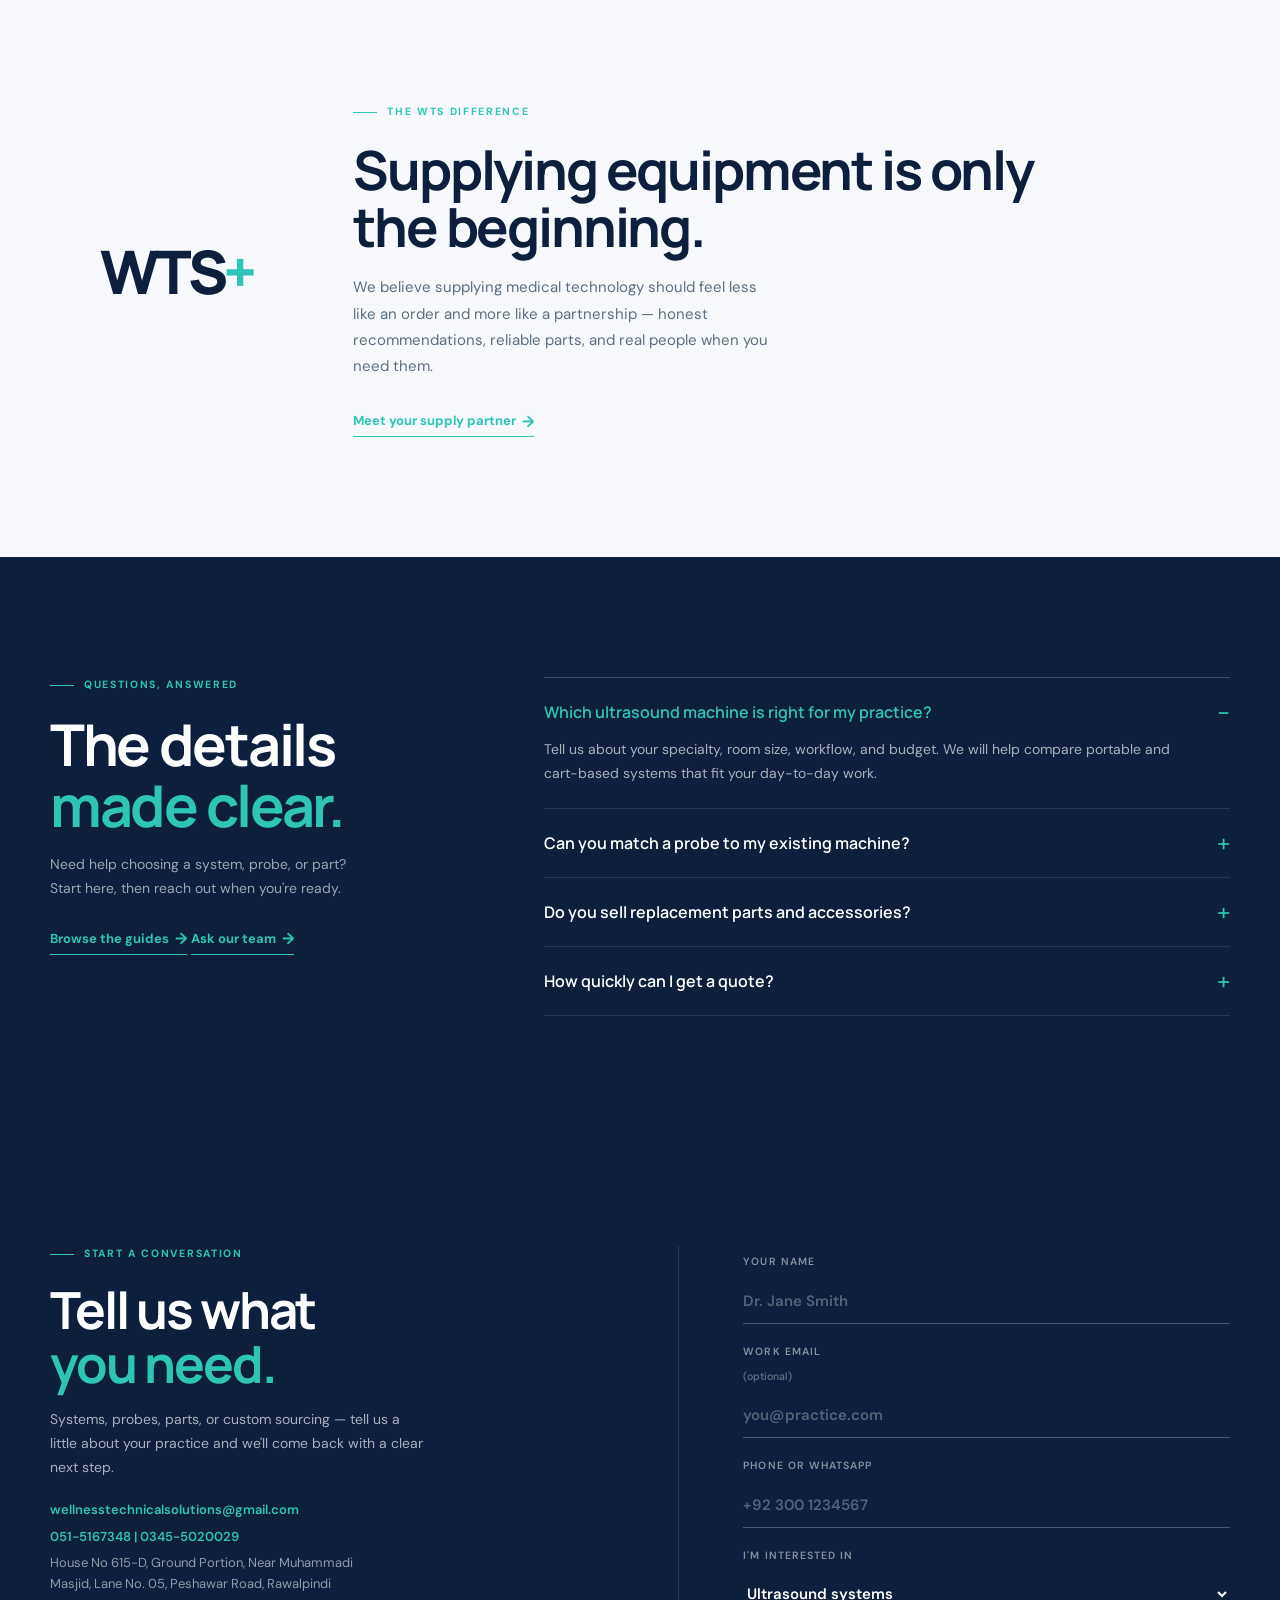
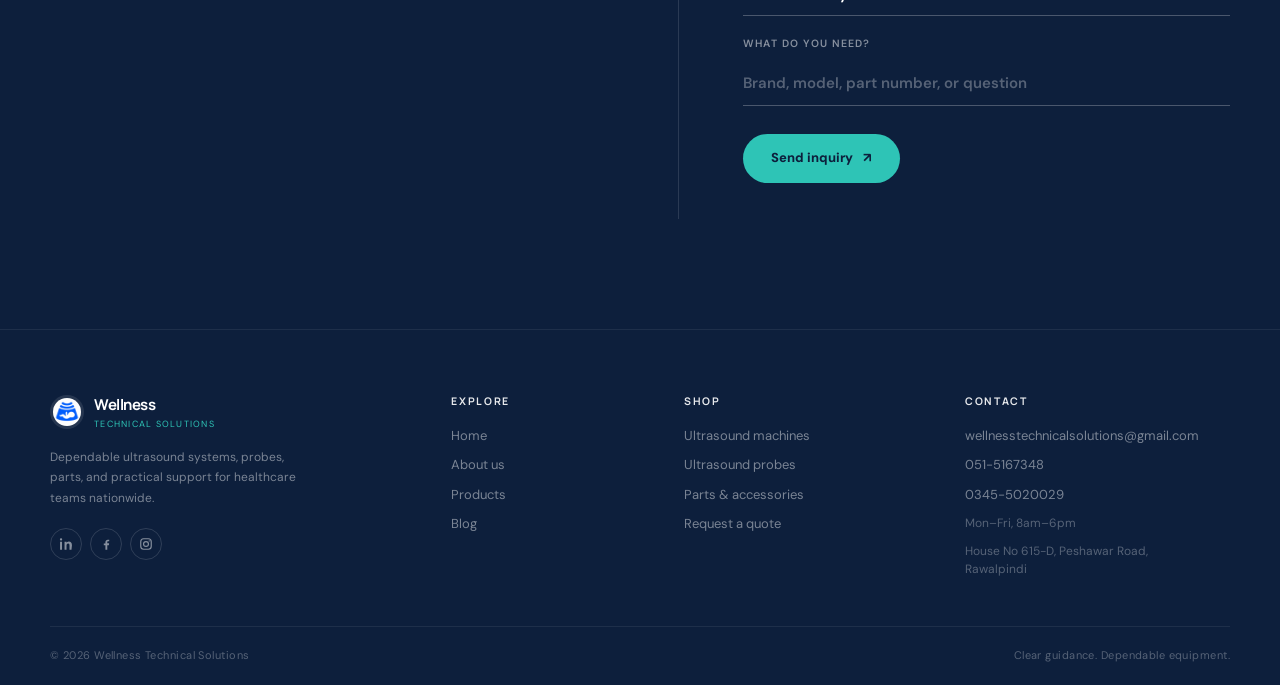
==== commit 354257ec: "Add thank-you page and redirect form submissions to it" ====
--- a/index.html
+++ b/index.html
@@ -324,7 +324,7 @@
         <input type="hidden" name="_subject" value="New quote request from wellnesstechsolutions.pk">
         <input type="hidden" name="_template" value="table">
         <input type="hidden" name="_captcha" value="false">
-        <input type="hidden" name="_next" value="https://www.wellnesstechsolutions.pk/contact">
+        <input type="hidden" name="_next" value="https://www.wellnesstechsolutions.pk/thank-you">
         <input type="hidden" name="_honey" style="display:none" tabindex="-1" autocomplete="off">
         <label for="name">Your name
           <input id="name" name="name" type="text" placeholder="Dr. Jane Smith" autocomplete="name" required>
--- a/styles.css
+++ b/styles.css
@@ -34,6 +34,7 @@
 
 html {
   scroll-behavior: smooth;
+  scroll-padding-top: 128px;
   -webkit-text-size-adjust: 100%;
 }
 
@@ -1896,8 +1897,8 @@
 
 /* ── INNER PAGE: ANNOUNCEMENT + NAV spacing ──────────────── */
 body:not(.home-page) .pill-nav-container {
-  position: relative;
-  top: 0;
+  position: sticky;
+  top: 36px;
   left: 0;
   transform: none;
   width: 100%;
@@ -1906,6 +1907,7 @@
   padding: 12px max(24px, calc((100% - var(--max-w)) / 2));
   display: flex;
   justify-content: center;
+  z-index: 100;
 }
 
 body:not(.home-page) .pill-nav {
@@ -1914,6 +1916,9 @@
 }
 
 body:not(.home-page) .announcement {
+  position: sticky;
+  top: 0;
+  z-index: 101;
   background: var(--navy);
 }
 
@@ -1965,6 +1970,7 @@
 
 .contact-hero {
   min-height: 460px;
+  padding-bottom: 110px;
 }
 
 .page-hero::after {
@@ -2033,6 +2039,7 @@
 
   .contact-hero {
     min-height: 340px;
+    padding-bottom: 70px;
   }
 
   .page-hero h1 {
@@ -2876,7 +2883,7 @@
 }
 
 .home-page .pill-nav-container {
-  position: absolute;
+  position: fixed;
   top: 14px;
   left: 50%;
   transform: translateX(-50%);
